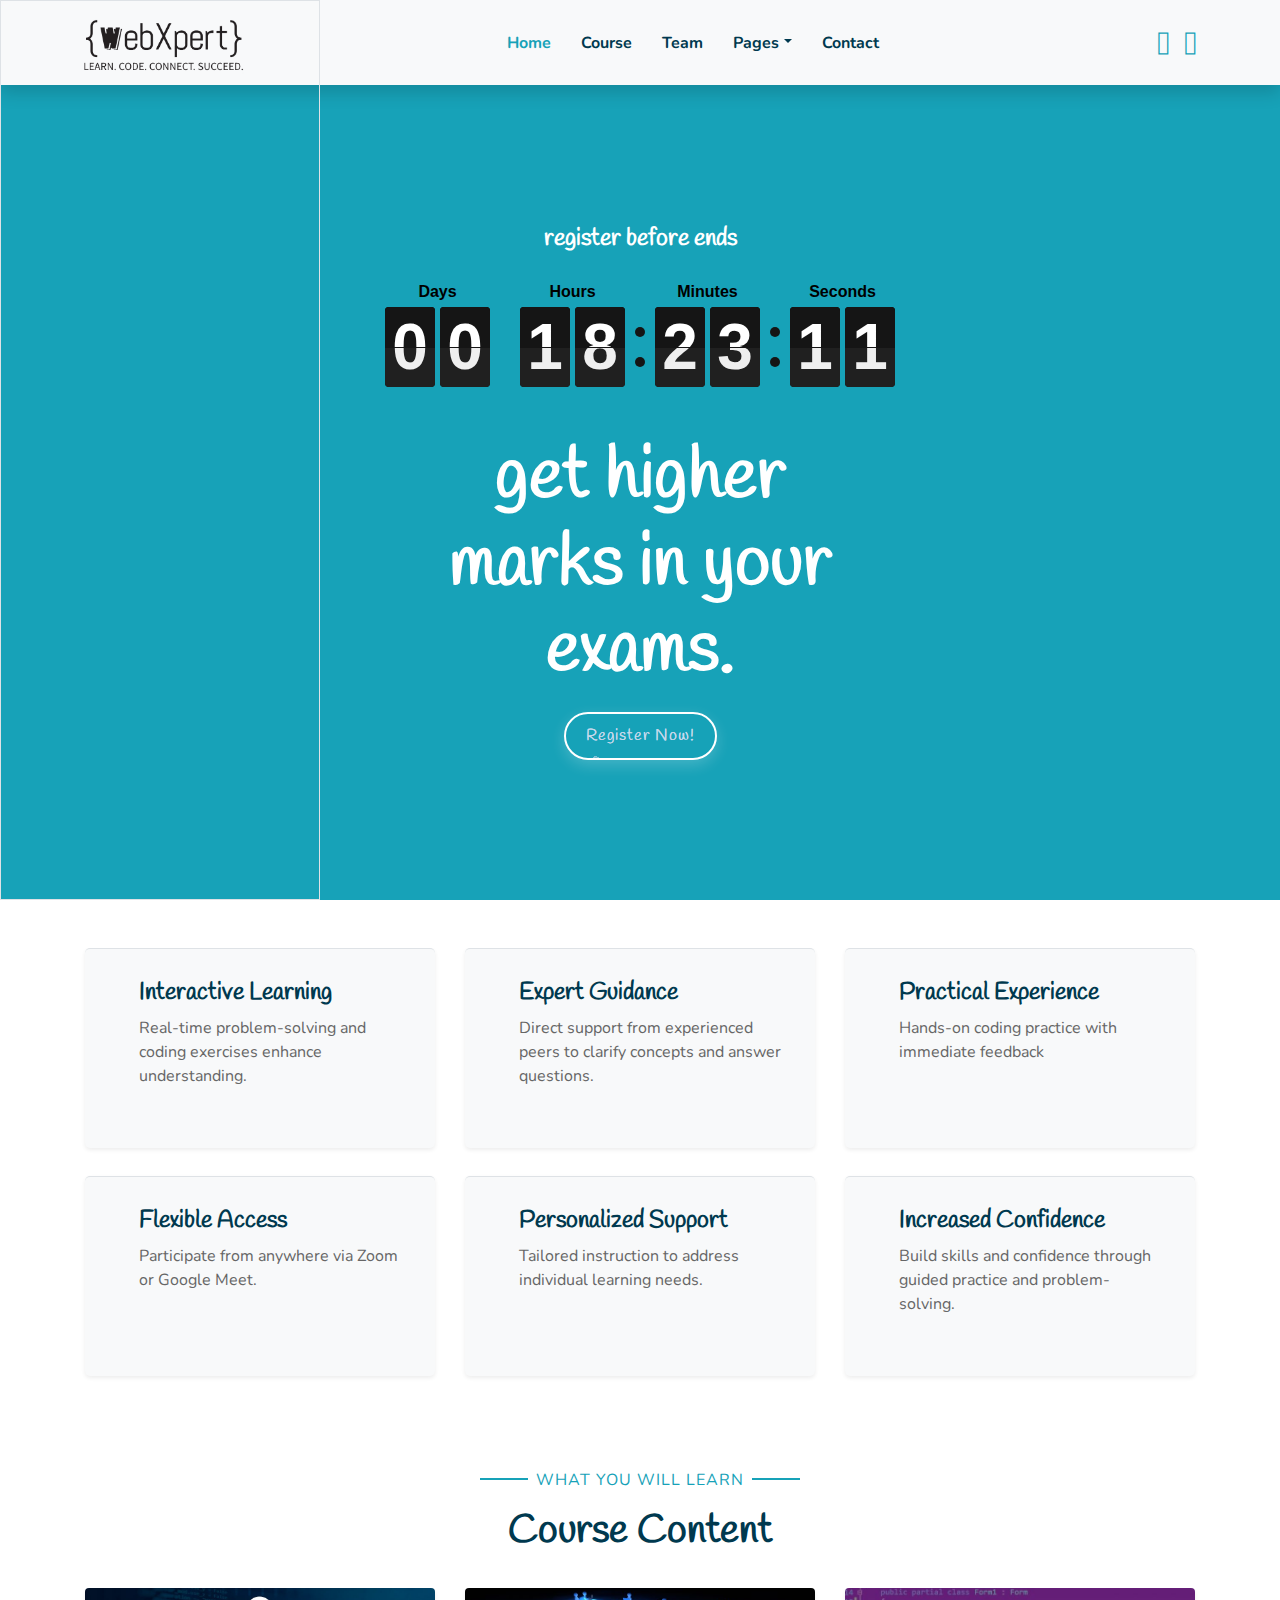
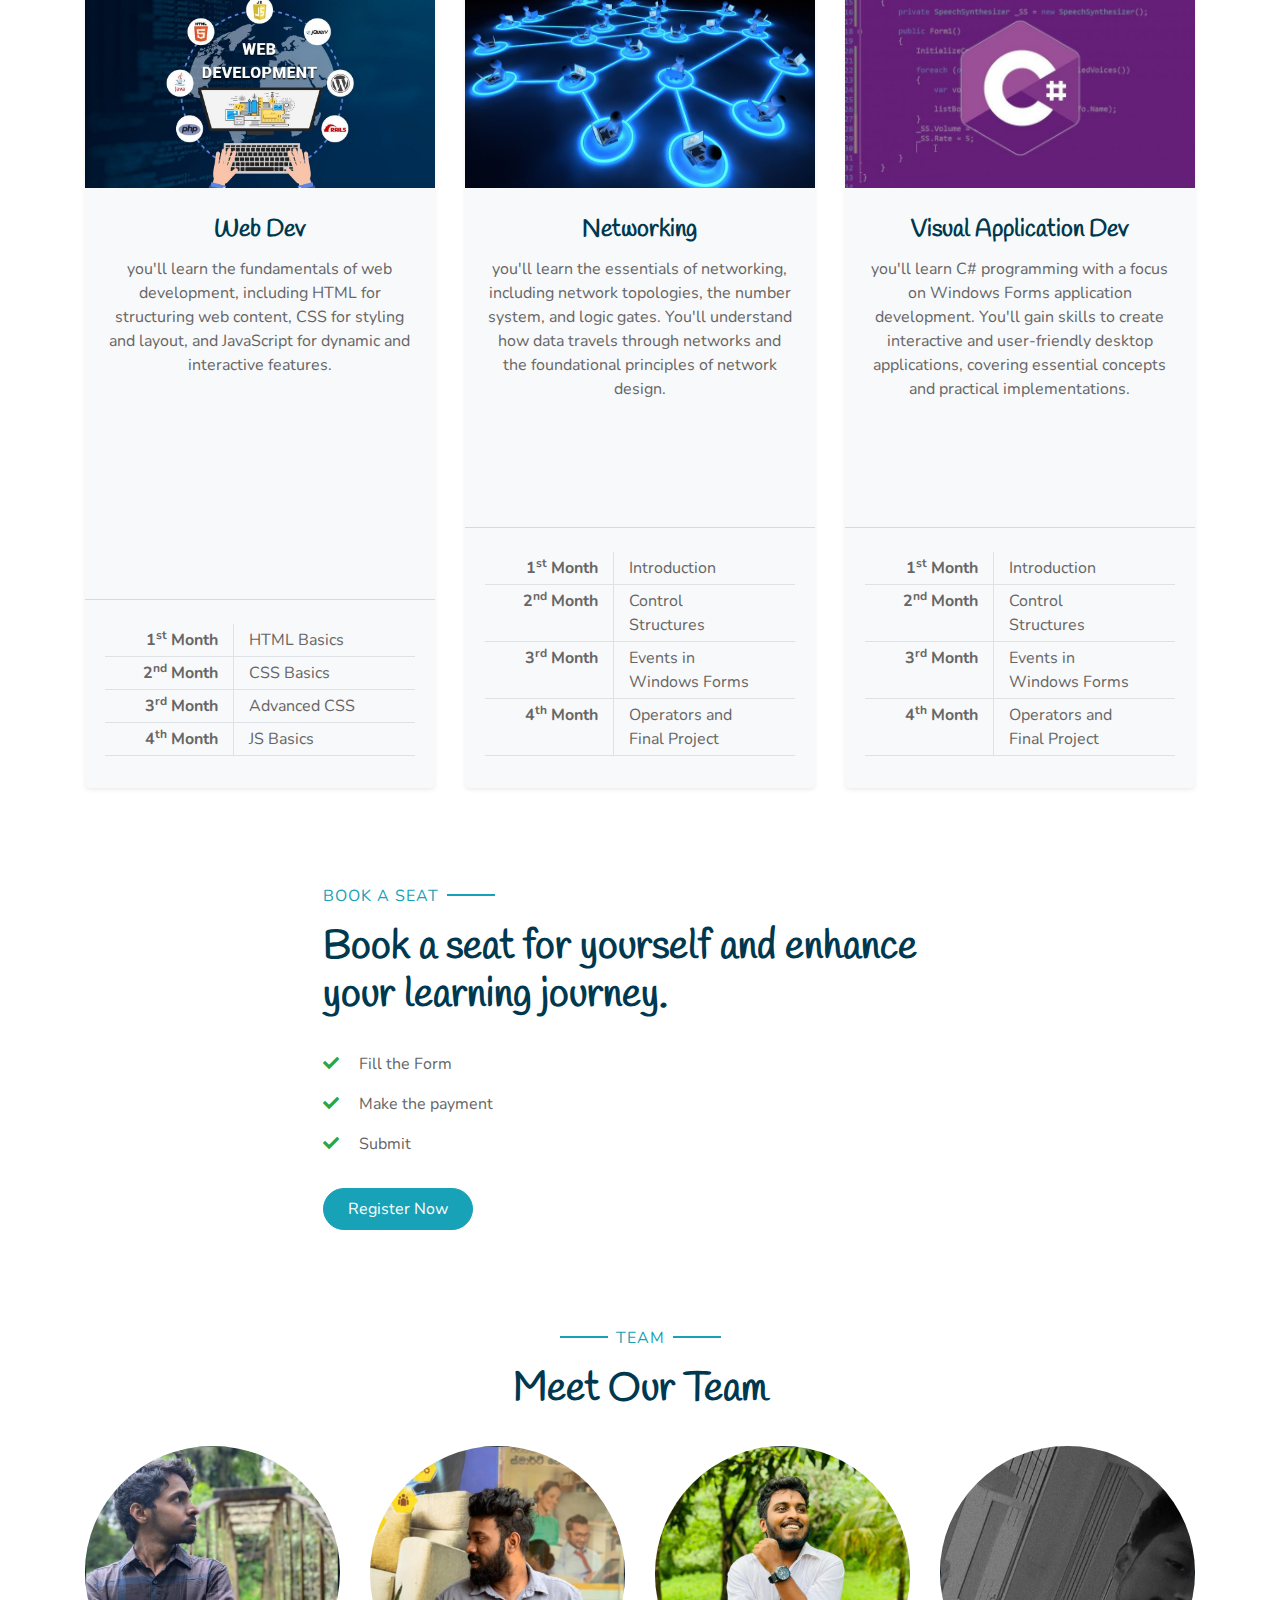
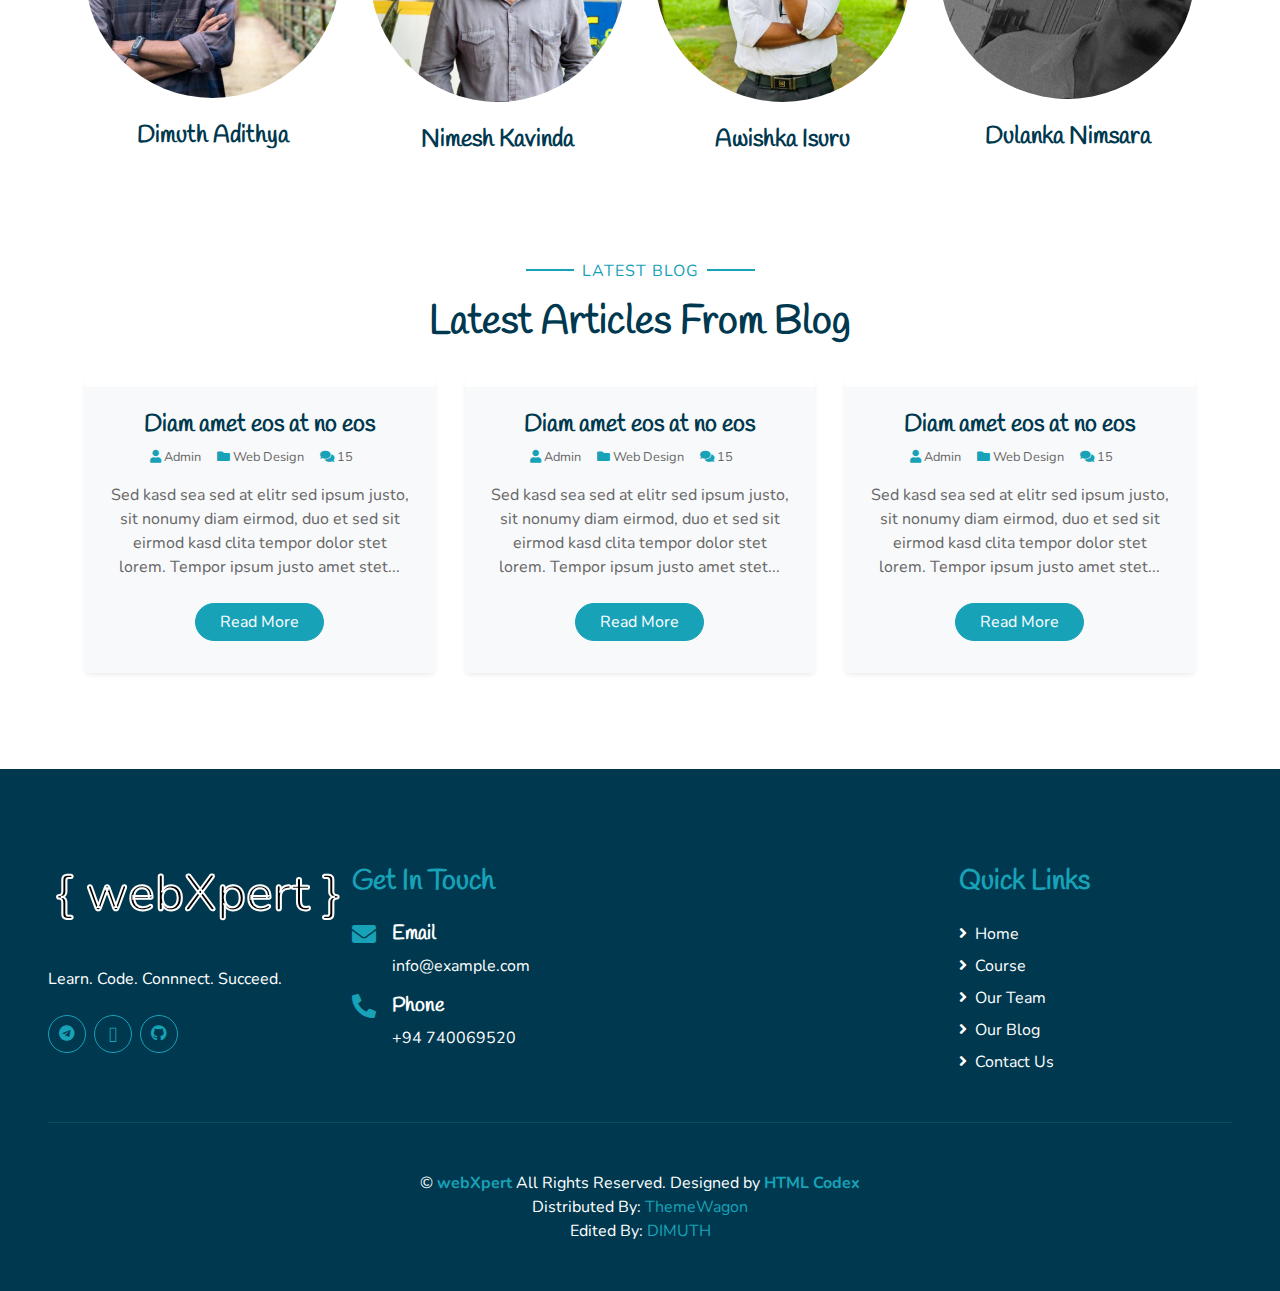
==== index.html @ 65deb9f6 "animation hide mobile" ====
<!DOCTYPE html>
<html lang="en">
  <head>
    <meta charset="utf-8" />
    <title>WebXpert - Learn. Code. Connect. Succeed</title>
    <meta content="width=device-width, initial-scale=1.0" name="viewport" />

    <!-- Favicon -->
    <link href="./img/logo.png" rel="icon" />

    <!-- Google Web Fonts -->
    <link rel="preconnect" href="https://fonts.gstatic.com" />
    <link
      href="https://fonts.googleapis.com/css2?family=Handlee&family=Nunito&display=swap"
      rel="stylesheet"
    />

    <!-- Font Awesome -->
    <link
      href="https://cdnjs.cloudflare.com/ajax/libs/font-awesome/5.10.0/css/all.min.css"
      rel="stylesheet"
    />

    <!-- Flaticon Font -->
    <link href="lib/flaticon/font/flaticon.css" rel="stylesheet" />

    <!-- Libraries Stylesheet -->
    <link href="lib/owlcarousel/assets/owl.carousel.min.css" rel="stylesheet" />
    <link href="lib/lightbox/css/lightbox.min.css" rel="stylesheet" />
    <link rel="stylesheet" href="./lib/flipdown-master/src/flipdown.css" />
    <link
      rel="stylesheet"
      href="https://cdnjs.cloudflare.com/ajax/libs/font-awesome/6.6.0/css/all.min.css"
      integrity="sha512-Kc323vGBEqzTmouAECnVceyQqyqdsSiqLQISBL29aUW4U/M7pSPA/gEUZQqv1cwx4OnYxTxve5UMg5GT6L4JJg=="
      crossorigin="anonymous"
      referrerpolicy="no-referrer"
    />

    <link rel="stylesheet" href="./css/button.css" />

    <!-- Customized Bootstrap Stylesheet -->
    <link href="css/style.css" rel="stylesheet" />

    <!-- Custom Stylesheet  -->
    <link rel="stylesheet" href="./css/cutom.css" />
  </head>

  <body style="position: relative">
    <!-- Navbar Start -->
    <div class="c-height">
      <nav>
        <div
          class="overflow-hidden container-fluid bg-light position-relative shadow"
        >
          <nav
            class="navbar navbar-expand-lg bg-light navbar-light py-3 py-lg-0 px-0 px-lg-5"
          >
            <a
              href=""
              class="navbar-brand font-weight-bold text-secondary"
              style="font-size: 50px"
            >
              <img src="./img/logo.png" alt="" class="logo" />
            </a>

            <button
              type="button"
              class="navbar-toggler"
              data-toggle="collapse"
              data-target="#navbarCollapse"
            >
              <span class="navbar-toggler-icon"></span>
            </button>
            <div
              class="collapse navbar-collapse justify-content-between"
              id="navbarCollapse"
            >
              <div class="navbar-nav font-weight-bold mx-auto py-0">
                <a href="index.html" class="nav-item nav-link active">Home</a>
                <a href="#course" class="nav-item nav-link">Course</a>
                <a href="#team" class="nav-item nav-link">Team</a>
                <div class="nav-item dropdown">
                  <a
                    href="#"
                    class="nav-link dropdown-toggle"
                    data-toggle="dropdown"
                    >Pages</a
                  >
                  <div class="dropdown-menu rounded-0 m-0">
                    <a href="blog.html" class="dropdown-item">Blog Grid</a>
                    <a href="single.html" class="dropdown-item">Blog Detail</a>
                  </div>
                </div>
                <a href="contact.html" class="nav-item nav-link">Contact</a>
              </div>
              <div class="icons">
                <a href="https://t.me/+c2FxqGp3uVkyYzI1"
                  ><i class="fa-brands fa-telegram"></i
                ></a>
                <a href="">
                  <i class="fa-brands fa-whatsapp"></i>
                </a>
                <a href="https://github.com/dimuthx353">
                  <i class="fa-brands fa-square-github"></i>
                </a>
              </div>
            </div>
          </nav>
        </div>
      </nav>

      <!-- Navbar End -->

      <!-- Header Start -->
      <div
        class="container-fluid bg-primary px-0 px-md-5 d-flex justify-content-center align-items-center"
      >
        <div class="row align-items-center px-3">
          <div
            class="c-center-div col-lg-6 text-center text-lg-left p-5 d-flex flex-column justify-content-center align-items-center"
          >
            <h4 class="text-white mb-4 mt-5 mt-lg-0">register before ends</h4>
            <div id="flipdown" class="flipdown mb-5"></div>
            <h1 class="display-3 font-weight-bold text-white text-center">
              get higher marks in your exams.
            </h1>
            <button
              style="--content: 'Register Now!'"
              href="https://twitter.com/kamildyrek"
              class="c-btn-new"
            >
              <div class="left"></div>
              Register Now!
              <div class="right"></div>
            </button>
          </div>
        </div>
      </div>
      <div class="c-icon-slide d-flex col-lg-3 col-12 border col-3 hide">
        <div class="col-12 one">
          <img class="img-1" src="./img/githubpng.png" alt="" />
          <img class="img-2" src="./img/vscode.jpg" alt="" />
          <img class="img-3" src="./img/html5.jpeg" alt="" />
          <img class="img-4" src="./img/boostrap.jpeg" alt="" />
          <img class="img-5" src="./img/css.png" alt="" />
          <img class="img-6" src="./img/visualstudio.png" alt="" />
          <img class="img-7" src="./img/js.png" alt="" />
          <img class="img-8" src="./img/sass.png" alt="" />
          <img class="img-9" src="./img/c.png" alt="" />
          <img class="img-10" src="./img/react.png" alt="" />
          <img class="img-11" src="./img/php.png" alt="" />
        </div>
      </div>
    </div>

    <!-- Header End -->

    <!-- Facilities Start -->
    <div class="container-fluid pt-5 c-cards">
      <div class="container pb-3">
        <div class="row">
          <div class="col-lg-4 col-md-6 pb-1">
            <div
              class="d-flex bg-light shadow-sm border-top rounded mb-4"
              style="padding: 30px"
            >
              <div class="pl-4">
                <h4>Interactive Learning</h4>
                <p class="m-0">
                  Real-time problem-solving and coding exercises enhance
                  understanding.
                </p>
              </div>
            </div>
          </div>
          <div class="col-lg-4 col-md-6 pb-1">
            <div
              class="d-flex bg-light shadow-sm border-top rounded mb-4"
              style="padding: 30px"
            >
              <div class="pl-4">
                <h4>Expert Guidance</h4>
                <p class="m-0">
                  Direct support from experienced peers to clarify concepts and
                  answer questions.
                </p>
              </div>
            </div>
          </div>
          <div class="col-lg-4 col-md-6 pb-1">
            <div
              class="d-flex bg-light shadow-sm border-top rounded mb-4"
              style="padding: 30px"
            >
              <div class="pl-4">
                <h4>Practical Experience</h4>
                <p class="m-0">
                  Hands-on coding practice with immediate feedback
                </p>
              </div>
            </div>
          </div>
          <div class="col-lg-4 col-md-6 pb-1">
            <div
              class="d-flex bg-light shadow-sm border-top rounded mb-4"
              style="padding: 30px"
            >
              <div class="pl-4">
                <h4>Flexible Access</h4>
                <p class="m-0">
                  Participate from anywhere via Zoom or Google Meet.
                </p>
              </div>
            </div>
          </div>
          <div class="col-lg-4 col-md-6 pb-1">
            <div
              class="d-flex bg-light shadow-sm border-top rounded mb-4"
              style="padding: 30px"
            >
              <div class="pl-4">
                <h4>Personalized Support</h4>
                <p class="m-0">
                  Tailored instruction to address individual learning needs.
                </p>
              </div>
            </div>
          </div>
          <div class="col-lg-4 col-md-6 pb-1">
            <div
              class="d-flex bg-light shadow-sm border-top rounded mb-4"
              style="padding: 30px"
            >
              <div class="pl-4">
                <h4>Increased Confidence</h4>
                <p class="m-0">
                  Build skills and confidence through guided practice and
                  problem-solving.
                </p>
              </div>
            </div>
          </div>
        </div>
      </div>
    </div>
    <!-- Facilities Start -->

    <!-- Class Start -->
    <div class="container-fluid pt-5" id="course">
      <div class="container">
        <div class="text-center pb-2">
          <p class="section-title px-5">
            <span class="px-2">What you will learn</span>
          </p>
          <h1 class="mb-4">Course Content</h1>
        </div>
        <div class="row c-course-card">
          <div class="col-lg-4 mb-5">
            <div class="card border-0 bg-light shadow-sm pb-2">
              <img
                class="card-img-top mb-2 c-course-img"
                src="img/web-dev.jpg"
                alt=""
              />
              <div class="card-body text-center">
                <h4 class="card-title">Web Dev</h4>
                <p class="card-text">
                  you'll learn the fundamentals of web development, including
                  HTML for structuring web content, CSS for styling and layout,
                  and JavaScript for dynamic and interactive features.
                </p>
              </div>
              <div class="card-footer bg-transparent py-4">
                <div class="row border-bottom w-100 my-0 mx-auto">
                  <div class="col-5 py-1 text-right border-right">
                    <strong>1<sup>st</sup> Month</strong>
                  </div>
                  <div class="col-6 py-1">HTML Basics</div>
                </div>
                <div
                  class="row border-bottom row border-bottom w-100 my-0 mx-auto"
                >
                  <div class="col-5 py-1 text-right border-right">
                    <strong>2<sup>nd</sup> Month</strong>
                  </div>
                  <div class="col-6 py-1">CSS Basics</div>
                </div>
                <div
                  class="row border-bottom row border-bottom w-100 my-0 mx-auto"
                >
                  <div class="col-5 py-1 text-right border-right">
                    <strong>3<sup>rd</sup> Month</strong>
                  </div>
                  <div class="col-6 py-1">Advanced CSS</div>
                </div>
                <div class="row row border-bottom w-100 my-0 mx-auto">
                  <div class="col-5 py-1 text-right border-right">
                    <strong>4<sup>th</sup> Month</strong>
                  </div>
                  <div class="col-6 py-1">JS Basics</div>
                </div>
              </div>
            </div>
          </div>
          <div class="col-lg-4 mb-5">
            <div class="card border-0 bg-light shadow-sm pb-2">
              <img
                class="card-img-top mb-2 c-course-img"
                src="img/networking.jpg "
                alt=""
              />
              <div class="card-body text-center">
                <h4 class="card-title">Networking</h4>
                <p class="card-text">
                  you'll learn the essentials of networking, including network
                  topologies, the number system, and logic gates. You'll
                  understand how data travels through networks and the
                  foundational principles of network design.
                </p>
              </div>
              <div class="card-footer bg-transparent py-4">
                <div class="row border-bottom w-100 my-0 mx-auto">
                  <div class="col-5 py-1 text-right border-right">
                    <strong>1<sup>st</sup> Month</strong>
                  </div>
                  <div class="col-6 py-1">Introduction</div>
                </div>
                <div
                  class="row border-bottom row border-bottom w-100 my-0 mx-auto"
                >
                  <div class="col-5 py-1 text-right border-right">
                    <strong>2<sup>nd</sup> Month</strong>
                  </div>
                  <div class="col-6 py-1">Control Structures</div>
                </div>
                <div
                  class="row border-bottom row border-bottom w-100 my-0 mx-auto"
                >
                  <div class="col-5 py-1 text-right border-right">
                    <strong>3<sup>rd</sup> Month</strong>
                  </div>
                  <div class="col-6 py-1">Events in Windows Forms</div>
                </div>
                <div class="row row border-bottom w-100 my-0 mx-auto">
                  <div class="col-5 py-1 text-right border-right">
                    <strong>4<sup>th</sup> Month</strong>
                  </div>
                  <div class="col-6 py-1">Operators and Final Project</div>
                </div>
              </div>
            </div>
          </div>
          <div class="col-lg-4 mb-5">
            <div class="card border-0 bg-light shadow-sm pb-2">
              <img
                class="card-img-top mb-2 c-course-img"
                src="img/visual-application.jpg"
                alt=""
              />
              <div class="card-body text-center">
                <h4 class="card-title">Visual Application Dev</h4>
                <p class="card-text">
                  you'll learn C# programming with a focus on Windows Forms
                  application development. You'll gain skills to create
                  interactive and user-friendly desktop applications, covering
                  essential concepts and practical implementations.
                </p>
              </div>
              <div class="card-footer bg-transparent py-4">
                <div class="row border-bottom w-100 my-0 mx-auto">
                  <div class="col-5 py-1 text-right border-right">
                    <strong>1<sup>st</sup> Month</strong>
                  </div>
                  <div class="col-6 py-1">Introduction</div>
                </div>
                <div
                  class="row border-bottom row border-bottom w-100 my-0 mx-auto"
                >
                  <div class="col-5 py-1 text-right border-right">
                    <strong>2<sup>nd</sup> Month</strong>
                  </div>
                  <div class="col-6 py-1">Control Structures</div>
                </div>
                <div
                  class="row border-bottom row border-bottom w-100 my-0 mx-auto"
                >
                  <div class="col-5 py-1 text-right border-right">
                    <strong>3<sup>rd</sup> Month</strong>
                  </div>
                  <div class="col-6 py-1">Events in Windows Forms</div>
                </div>
                <div class="row row border-bottom w-100 my-0 mx-auto">
                  <div class="col-5 py-1 text-right border-right">
                    <strong>4<sup>th</sup> Month</strong>
                  </div>
                  <div class="col-6 py-1">Operators and Final Project</div>
                </div>
              </div>
            </div>
          </div>
        </div>
      </div>
    </div>
    <!-- Class End -->

    <!-- Registration Start -->
    <div class="container-fluid py-5">
      <div class="container">
        <div class="row align-items-center d-flex justify-content-center">
          <div class="col-lg-7 mb-5 mb-lg-0">
            <p class="section-title pr-5">
              <span class="pr-2">Book A Seat</span>
            </p>
            <h1 class="mb-4">
              Book a seat for yourself and enhance your learning journey.
            </h1>
            <ul class="list-inline m-0">
              <li class="py-2">
                <i class="fa fa-check text-success mr-3"></i>
                Fill the Form
              </li>
              <li class="py-2">
                <i class="fa fa-check text-success mr-3"></i>
                Make the payment
              </li>
              <li class="py-2">
                <i class="fa fa-check text-success mr-3"></i>
                Submit
              </li>
            </ul>
            <a href="" class="btn btn-primary mt-4 py-2 px-4">Register Now</a>
          </div>
        </div>
      </div>
    </div>
    <!-- Registration End -->

    <!-- Team Start -->
    <div class="container-fluid pt-5" id="team">
      <div class="container">
        <div class="text-center pb-2">
          <p class="section-title px-5">
            <span class="px-2">Team</span>
          </p>
          <h1 class="mb-4">Meet Our Team</h1>
        </div>
        <div class="row">
          <div class="col-md-6 col-lg-3 text-center team mb-5">
            <div
              class="position-relative overflow-hidden mb-4"
              style="border-radius: 100%"
            >
              <img class="img-fluid w-100" src="img/dimuth.png" alt="" />
              <div
                class="team-social d-flex align-items-center justify-content-center w-100 h-100 position-absolute"
              >
                <a
                  class="btn btn-outline-light text-center mr-2 px-0"
                  style="width: 38px; height: 38px"
                  href="#"
                  ><i class="fab fa-twitter"></i
                ></a>
                <a
                  class="btn btn-outline-light text-center mr-2 px-0"
                  style="width: 38px; height: 38px"
                  href="#"
                  ><i class="fab fa-facebook-f"></i
                ></a>
                <a
                  class="btn btn-outline-light text-center px-0"
                  style="width: 38px; height: 38px"
                  href="#"
                  ><i class="fab fa-linkedin-in"></i
                ></a>
              </div>
            </div>
            <h4>Dimuth Adithya</h4>
          </div>
          <div class="col-md-6 col-lg-3 text-center team mb-5">
            <div
              class="position-relative overflow-hidden mb-4"
              style="border-radius: 100%"
            >
              <img class="img-fluid w-100" src="img/nimesh.png" alt="" />
              <div
                class="team-social d-flex align-items-center justify-content-center w-100 h-100 position-absolute"
              >
                <a
                  class="btn btn-outline-light text-center mr-2 px-0"
                  style="width: 38px; height: 38px"
                  href="#"
                  ><i class="fab fa-twitter"></i
                ></a>
                <a
                  class="btn btn-outline-light text-center mr-2 px-0"
                  style="width: 38px; height: 38px"
                  href="#"
                  ><i class="fab fa-facebook-f"></i
                ></a>
                <a
                  class="btn btn-outline-light text-center px-0"
                  style="width: 38px; height: 38px"
                  href="#"
                  ><i class="fab fa-linkedin-in"></i
                ></a>
              </div>
            </div>
            <h4>Nimesh Kavinda</h4>
          </div>
          <div class="col-md-6 col-lg-3 text-center team mb-5">
            <div
              class="position-relative overflow-hidden mb-4"
              style="border-radius: 100%"
            >
              <img class="img-fluid w-100" src="img/awishka.png" alt="" />
              <div
                class="team-social d-flex align-items-center justify-content-center w-100 h-100 position-absolute"
              >
                <a
                  class="btn btn-outline-light text-center mr-2 px-0"
                  style="width: 38px; height: 38px"
                  href="#"
                  ><i class="fab fa-twitter"></i
                ></a>
                <a
                  class="btn btn-outline-light text-center mr-2 px-0"
                  style="width: 38px; height: 38px"
                  href="#"
                  ><i class="fab fa-facebook-f"></i
                ></a>
                <a
                  class="btn btn-outline-light text-center px-0"
                  style="width: 38px; height: 38px"
                  href="#"
                  ><i class="fab fa-linkedin-in"></i
                ></a>
              </div>
            </div>
            <h4>Awishka Isuru</h4>
          </div>
          <div class="col-md-6 col-lg-3 text-center team mb-5">
            <div
              class="position-relative overflow-hidden mb-4"
              style="border-radius: 100%"
            >
              <img class="img-fluid w-100" src="img/dulankapng.png" alt="" />
              <div
                class="team-social d-flex align-items-center justify-content-center w-100 h-100 position-absolute"
              >
                <a
                  class="btn btn-outline-light text-center mr-2 px-0"
                  style="width: 38px; height: 38px"
                  href="#"
                  ><i class="fab fa-twitter"></i
                ></a>
                <a
                  class="btn btn-outline-light text-center mr-2 px-0"
                  style="width: 38px; height: 38px"
                  href="#"
                  ><i class="fab fa-facebook-f"></i
                ></a>
                <a
                  class="btn btn-outline-light text-center px-0"
                  style="width: 38px; height: 38px"
                  href="#"
                  ><i class="fab fa-linkedin-in"></i
                ></a>
              </div>
            </div>
            <h4>Dulanka Nimsara</h4>
          </div>
        </div>
      </div>
    </div>
    <!-- Team End -->

    <!-- Blog Start -->
    <div class="container-fluid pt-5" id="blog">
      <div class="container">
        <div class="text-center pb-2">
          <p class="section-title px-5">
            <span class="px-2">Latest Blog</span>
          </p>
          <h1 class="mb-4">Latest Articles From Blog</h1>
        </div>
        <div class="row pb-3">
          <div class="col-lg-4 mb-4">
            <div class="card border-0 shadow-sm mb-2">
              <img class="card-img-top mb-2" src="img/blog-1.jpg" alt="" />
              <div class="card-body bg-light text-center p-4">
                <h4 class="">Diam amet eos at no eos</h4>
                <div class="d-flex justify-content-center mb-3">
                  <small class="mr-3"
                    ><i class="fa fa-user text-primary"></i> Admin</small
                  >
                  <small class="mr-3"
                    ><i class="fa fa-folder text-primary"></i> Web Design</small
                  >
                  <small class="mr-3"
                    ><i class="fa fa-comments text-primary"></i> 15</small
                  >
                </div>
                <p>
                  Sed kasd sea sed at elitr sed ipsum justo, sit nonumy diam
                  eirmod, duo et sed sit eirmod kasd clita tempor dolor stet
                  lorem. Tempor ipsum justo amet stet...
                </p>
                <a href="" class="btn btn-primary px-4 mx-auto my-2"
                  >Read More</a
                >
              </div>
            </div>
          </div>
          <div class="col-lg-4 mb-4">
            <div class="card border-0 shadow-sm mb-2">
              <img class="card-img-top mb-2" src="img/blog-2.jpg" alt="" />
              <div class="card-body bg-light text-center p-4">
                <h4 class="">Diam amet eos at no eos</h4>
                <div class="d-flex justify-content-center mb-3">
                  <small class="mr-3"
                    ><i class="fa fa-user text-primary"></i> Admin</small
                  >
                  <small class="mr-3"
                    ><i class="fa fa-folder text-primary"></i> Web Design</small
                  >
                  <small class="mr-3"
                    ><i class="fa fa-comments text-primary"></i> 15</small
                  >
                </div>
                <p>
                  Sed kasd sea sed at elitr sed ipsum justo, sit nonumy diam
                  eirmod, duo et sed sit eirmod kasd clita tempor dolor stet
                  lorem. Tempor ipsum justo amet stet...
                </p>
                <a href="" class="btn btn-primary px-4 mx-auto my-2"
                  >Read More</a
                >
              </div>
            </div>
          </div>
          <div class="col-lg-4 mb-4">
            <div class="card border-0 shadow-sm mb-2">
              <img class="card-img-top mb-2" src="img/blog-3.jpg" alt="" />
              <div class="card-body bg-light text-center p-4">
                <h4 class="">Diam amet eos at no eos</h4>
                <div class="d-flex justify-content-center mb-3">
                  <small class="mr-3"
                    ><i class="fa fa-user text-primary"></i> Admin</small
                  >
                  <small class="mr-3"
                    ><i class="fa fa-folder text-primary"></i> Web Design</small
                  >
                  <small class="mr-3"
                    ><i class="fa fa-comments text-primary"></i> 15</small
                  >
                </div>
                <p>
                  Sed kasd sea sed at elitr sed ipsum justo, sit nonumy diam
                  eirmod, duo et sed sit eirmod kasd clita tempor dolor stet
                  lorem. Tempor ipsum justo amet stet...
                </p>
                <a href="" class="btn btn-primary px-4 mx-auto my-2"
                  >Read More</a
                >
              </div>
            </div>
          </div>
        </div>
      </div>
    </div>
    <!-- Blog End -->

    <!-- Footer Start -->
    <div
      class="container-fluid bg-secondary text-white mt-5 py-5 px-sm-3 px-md-5"
    >
      <div class="row">
        <div class="col-lg-3 col-md-6 mb-5">
          <a href="" class="text-decoration-none">
            <div class="wrapper">
              <svg>
                <text x="50%" y="50%" dy=".35em" text-anchor="middle">
                  { webXpert }
                </text>
              </svg>
              <p class="text-white">Learn. Code. Connnect. Succeed.</p>
            </div>
          </a>

          <div class="d-flex justify-content-start mt-4">
            <a
              class="btn btn-outline-primary rounded-circle text-center mr-2 px-0"
              style="width: 38px; height: 38px"
              href="#"
              ><i class="fab fa-telegram"></i
            ></a>
            <a
              class="btn btn-outline-primary rounded-circle text-center mr-2 px-0"
              style="width: 38px; height: 38px"
              href="#"
              ><i class="fa-brands fa-whatsapp"></i
            ></a>
            <a
              class="btn btn-outline-primary rounded-circle text-center mr-2 px-0"
              style="width: 38px; height: 38px"
              href="#"
              ><i class="fab fa-github"></i
            ></a>
          </div>
        </div>
        <div class="col-lg-6 col-md-6 mb-5 pt-5">
          <h3 class="text-primary mb-4">Get In Touch</h3>
          <div class="d-flex"></div>
          <div class="d-flex">
            <h4 class="fa fa-envelope text-primary"></h4>
            <div class="pl-3">
              <h5 class="text-white">Email</h5>
              <p>info@example.com</p>
            </div>
          </div>
          <div class="d-flex">
            <h4 class="fa fa-phone-alt text-primary"></h4>
            <div class="pl-3">
              <h5 class="text-white">Phone</h5>
              <p>+94 740069520</p>
            </div>
          </div>
        </div>
        <div class="col-lg-3 col-md-6 mb-5 pt-5">
          <h3 class="text-primary mb-4">Quick Links</h3>
          <div class="d-flex flex-column justify-content-start">
            <a class="text-white mb-2" href="#"
              ><i class="fa fa-angle-right mr-2"></i>Home</a
            >
            <a class="text-white mb-2" href="#course"
              ><i class="fa fa-angle-right mr-2"></i>Course</a
            >
            <a class="text-white mb-2" href="#team"
              ><i class="fa fa-angle-right mr-2"></i>Our Team</a
            >
            <a class="text-white mb-2" href="#blog"
              ><i class="fa fa-angle-right mr-2"></i>Our Blog</a
            >
            <a class="text-white" href="#"
              ><i class="fa fa-angle-right mr-2"></i>Contact Us</a
            >
          </div>
        </div>
      </div>
      <div
        class="container-fluid pt-5"
        style="border-top: 1px solid rgba(23, 162, 184, 0.2)"
      >
        <p class="m-0 text-center text-white">
          &copy;
          <a class="text-primary font-weight-bold" href="webXpert.site"
            >webXpert</a
          >
          All Rights Reserved. Designed by
          <a class="text-primary font-weight-bold" href="https://htmlcodex.com"
            >HTML Codex</a
          >
          <br />Distributed By:
          <a href="https://themewagon.com" target="_blank">ThemeWagon</a>
          <br />Edited By:
          <a href="https://github.com/dimuthx353" target="_blank">DIMUTH</a>
        </p>
      </div>
    </div>
    <!-- Footer End -->

    <!-- Back to Top -->
    <a href="#" class="btn btn-primary p-3 back-to-top"
      ><i class="fa fa-angle-double-up"></i
    ></a>

    <!-- JavaScript Libraries -->
    <script src="https://code.jquery.com/jquery-3.4.1.min.js"></script>
    <script src="https://stackpath.bootstrapcdn.com/bootstrap/4.4.1/js/bootstrap.bundle.min.js"></script>
    <script src="lib/easing/easing.min.js"></script>
    <script src="lib/owlcarousel/owl.carousel.min.js"></script>
    <script src="lib/isotope/isotope.pkgd.min.js"></script>
    <script src="lib/lightbox/js/lightbox.min.js"></script>
    <script src="./lib/flipdown-master/src/flipdown.js"></script>

    <!-- Contact Javascript File -->
    <script src="mail/jqBootstrapValidation.min.js"></script>
    <script src="mail/contact.js"></script>

    <!-- Template Javascript -->
    <script src="js/main.js"></script>

    <!-- Custom JS  -->
    <script src="./js/cutom.js"></script>
  </body>
</html>
---- lib/flaticon/font/flaticon.css ----
@font-face {
  font-family: "Flaticon";
  src: url("./Flaticon.eot");
  src: url("./Flaticon.eot?#iefix") format("embedded-opentype"),
       url("./Flaticon.woff2") format("woff2"),
       url("./Flaticon.woff") format("woff"),
       url("./Flaticon.ttf") format("truetype"),
       url("./Flaticon.svg#Flaticon") format("svg");
  font-weight: normal;
  font-style: normal;
}

@media screen and (-webkit-min-device-pixel-ratio:0) {
  @font-face {
    font-family: "Flaticon";
    src: url("./Flaticon.svg#Flaticon") format("svg");
  }
}

[class^="flaticon-"]:before, [class*=" flaticon-"]:before,
[class^="flaticon-"]:after, [class*=" flaticon-"]:after {   
  font-family: Flaticon;
        font-size: 20px;
font-style: normal;
margin-left: 20px;
}

.flaticon-001-swing:before { content: "\f100"; }
.flaticon-002-bricks:before { content: "\f101"; }
.flaticon-003-feeding-bottle:before { content: "\f102"; }
.flaticon-004-balloons:before { content: "\f103"; }
.flaticon-005-marker:before { content: "\f104"; }
.flaticon-006-spinning-top:before { content: "\f105"; }
.flaticon-007-sandbox:before { content: "\f106"; }
.flaticon-008-tambourine:before { content: "\f107"; }
.flaticon-009-bib:before { content: "\f108"; }
.flaticon-010-slide:before { content: "\f109"; }
.flaticon-011-mat:before { content: "\f10a"; }
.flaticon-012-kite:before { content: "\f10b"; }
.flaticon-013-brush:before { content: "\f10c"; }
.flaticon-014-blackboard:before { content: "\f10d"; }
.flaticon-015-potty:before { content: "\f10e"; }
.flaticon-016-apple:before { content: "\f10f"; }
.flaticon-017-toy-car:before { content: "\f110"; }
.flaticon-018-ball:before { content: "\f111"; }
.flaticon-019-pencil:before { content: "\f112"; }
.flaticon-020-rattle:before { content: "\f113"; }
.flaticon-021-juice-box:before { content: "\f114"; }
.flaticon-022-drum:before { content: "\f115"; }
.flaticon-023-girl:before { content: "\f116"; }
.flaticon-024-shape-toy:before { content: "\f117"; }
.flaticon-025-sandwich:before { content: "\f118"; }
.flaticon-026-paper-boat:before { content: "\f119"; }
.flaticon-027-xylophone:before { content: "\f11a"; }
.flaticon-028-kindergarten:before { content: "\f11b"; }
.flaticon-029-clock:before { content: "\f11c"; }
.flaticon-030-crayons:before { content: "\f11d"; }
.flaticon-031-bell:before { content: "\f11e"; }
.flaticon-032-book:before { content: "\f11f"; }
.flaticon-033-blocks:before { content: "\f120"; }
.flaticon-034-popsicle:before { content: "\f121"; }
.flaticon-035-table:before { content: "\f122"; }
.flaticon-036-boy:before { content: "\f123"; }
.flaticon-037-toys:before { content: "\f124"; }
.flaticon-038-locker:before { content: "\f125"; }
.flaticon-039-seesaw:before { content: "\f126"; }
.flaticon-040-puzzle:before { content: "\f127"; }
.flaticon-041-abacus:before { content: "\f128"; }
.flaticon-042-synthesizer:before { content: "\f129"; }
.flaticon-043-teddy-bear:before { content: "\f12a"; }
.flaticon-044-scissors:before { content: "\f12b"; }
.flaticon-045-cookies:before { content: "\f12c"; }
.flaticon-046-bucket:before { content: "\f12d"; }
.flaticon-047-backpack:before { content: "\f12e"; }
.flaticon-048-paper-plane:before { content: "\f12f"; }
.flaticon-049-cutlery:before { content: "\f130"; }
.flaticon-050-fence:before { content: "\f131"; }
---- lib/flipdown-master/src/flipdown.css ----
/* THEMES */

/********** Theme: dark **********/
/* Font styles */
.flipdown.flipdown__theme-dark {
  font-family: sans-serif;
  font-weight: bold;
}
/* Rotor group headings */
.flipdown.flipdown__theme-dark .rotor-group-heading:before {
  color: #000000;
}
/* Delimeters */
.flipdown.flipdown__theme-dark .rotor-group:nth-child(n+2):nth-child(-n+3):before,
.flipdown.flipdown__theme-dark .rotor-group:nth-child(n+2):nth-child(-n+3):after {
  background-color: #151515;
}
/* Rotor tops */
.flipdown.flipdown__theme-dark .rotor,
.flipdown.flipdown__theme-dark .rotor-top,
.flipdown.flipdown__theme-dark .rotor-leaf-front {
  color: #FFFFFF;
  background-color: #151515;
}
/* Rotor bottoms */
.flipdown.flipdown__theme-dark .rotor-bottom,
.flipdown.flipdown__theme-dark .rotor-leaf-rear {
  color: #EFEFEF;
  background-color: #202020;
}
/* Hinge */
.flipdown.flipdown__theme-dark .rotor:after {
  border-top: solid 1px #151515;
}

/********** Theme: light **********/
/* Font styles */
.flipdown.flipdown__theme-light {
  font-family: sans-serif;
  font-weight: bold;
}
/* Rotor group headings */
.flipdown.flipdown__theme-light .rotor-group-heading:before {
  color: #EEEEEE;
}
/* Delimeters */
.flipdown.flipdown__theme-light .rotor-group:nth-child(n+2):nth-child(-n+3):before,
.flipdown.flipdown__theme-light .rotor-group:nth-child(n+2):nth-child(-n+3):after {
  background-color: #DDDDDD;
}
/* Rotor tops */
.flipdown.flipdown__theme-light .rotor,
.flipdown.flipdown__theme-light .rotor-top,
.flipdown.flipdown__theme-light .rotor-leaf-front {
  color: #222222;
  background-color: #DDDDDD;
}
/* Rotor bottoms */
.flipdown.flipdown__theme-light .rotor-bottom,
.flipdown.flipdown__theme-light .rotor-leaf-rear {
  color: #333333;
  background-color: #EEEEEE;
}
/* Hinge */
.flipdown.flipdown__theme-light .rotor:after {
  border-top: solid 1px #222222;
}

/* END OF THEMES */

.flipdown {
  overflow: visible;
  width: 510px;
  height: 110px;
}

.flipdown .rotor-group {
  position: relative;
  float: left;
  padding-right: 30px;
}

.flipdown .rotor-group:last-child {
  padding-right: 0;
}

.flipdown .rotor-group-heading:before {
  display: block;
  height: 30px;
  line-height: 30px;
  text-align: center;
}

.flipdown .rotor-group:nth-child(1) .rotor-group-heading:before {
  content: attr(data-before);
}

.flipdown .rotor-group:nth-child(2) .rotor-group-heading:before {
  content: attr(data-before);
}

.flipdown .rotor-group:nth-child(3) .rotor-group-heading:before {
  content: attr(data-before);
}

.flipdown .rotor-group:nth-child(4) .rotor-group-heading:before {
  content: attr(data-before);
}

.flipdown .rotor-group:nth-child(n+2):nth-child(-n+3):before {
  content: '';
  position: absolute;
  bottom: 20px;
  left: 115px;
  width: 10px;
  height: 10px;
  border-radius: 50%;
}

.flipdown .rotor-group:nth-child(n+2):nth-child(-n+3):after {
  content: '';
  position: absolute;
  bottom: 50px;
  left: 115px;
  width: 10px;
  height: 10px;
  border-radius: 50%;
}

.flipdown .rotor {
  position: relative;
  float: left;
  width: 50px;
  height: 80px;
  margin: 0px 5px 0px 0px;
  border-radius: 4px;
  font-size: 4rem;
  text-align: center;
  perspective: 200px;
}

.flipdown .rotor:last-child {
  margin-right: 0;
}

.flipdown .rotor-top,
.flipdown .rotor-bottom {
  overflow: hidden;
  position: absolute;
  width: 50px;
  height: 40px;
}

.flipdown .rotor-leaf {
  z-index: 1;
  position: absolute;
  width: 50px;
  height: 80px;
  transform-style: preserve-3d;
  transition: transform 0s;
}

.flipdown .rotor-leaf.flipped {
  transform: rotateX(-180deg);
  transition: all 0.5s ease-in-out;
}

.flipdown .rotor-leaf-front,
.flipdown .rotor-leaf-rear {
  overflow: hidden;
  position: absolute;
  width: 50px;
  height: 40px;
  margin: 0;
  transform: rotateX(0deg);
  backface-visibility: hidden;
  -webkit-backface-visibility: hidden;
}

.flipdown .rotor-leaf-front {
  line-height: 80px;
  border-radius: 4px 4px 0px 0px;
}

.flipdown .rotor-leaf-rear {
  line-height: 0px;
  border-radius: 0px 0px 4px 4px;
  transform: rotateX(-180deg);
}

.flipdown .rotor-top {
  line-height: 80px;
  border-radius: 4px 4px 0px 0px;
}

.flipdown .rotor-bottom {
  bottom: 0;
  line-height: 0px;
  border-radius: 0px 0px 4px 4px;
}

.flipdown .rotor:after {
  content: '';
  z-index: 2;
  position: absolute;
  bottom: 0px;
  left: 0px;
  width: 50px;
  height: 40px;
  border-radius: 0px 0px 4px 4px;
}

@media (max-width: 550px) {

  .flipdown {
    width: 312px;
    height: 70px;
  }

  .flipdown .rotor {
    font-size: 2.2rem;
    margin-right: 3px;
  }

  .flipdown .rotor,
  .flipdown .rotor-leaf,
  .flipdown .rotor-leaf-front,
  .flipdown .rotor-leaf-rear,
  .flipdown .rotor-top,
  .flipdown .rotor-bottom,
  .flipdown .rotor:after {
    width: 30px;
  }

  .flipdown .rotor-group {
    padding-right: 20px;
  }

  .flipdown .rotor-group:last-child {
    padding-right: 0px;
  }

  .flipdown .rotor-group-heading:before {
    font-size: 0.8rem;
    height: 20px;
    line-height: 20px;
  }

  .flipdown .rotor-group:nth-child(n+2):nth-child(-n+3):before,
  .flipdown .rotor-group:nth-child(n+2):nth-child(-n+3):after {
    left: 69px;
  }

  .flipdown .rotor-group:nth-child(n+2):nth-child(-n+3):before {
    bottom: 13px;
    height: 8px;
    width: 8px;
  }

  .flipdown .rotor-group:nth-child(n+2):nth-child(-n+3):after {
    bottom: 29px;
    height: 8px;
    width: 8px;
  }

  .flipdown .rotor-leaf-front,
  .flipdown .rotor-top {
    line-height: 50px;
  }

  .flipdown .rotor-leaf,
  .flipdown .rotor {
    height: 50px;
  }

  .flipdown .rotor-leaf-front,
  .flipdown .rotor-leaf-rear,
  .flipdown .rotor-top,
  .flipdown .rotor-bottom,
  .flipdown .rotor:after {
    height: 25px;
  }
}
---- css/button.css ----
:root {
  --text-color: hsla(210, 50%, 85%, 1);
  --shadow-color: hsla(210, 40%, 52%, 0.4);
  /* --btn-color: hsl(210, 80%, 42%); */
  --btn-color: #17a2b8;
  --bg-color: #141218;
}

.c-btn-new {
  position: relative;
  padding: 10px 20px;
  border: none;
  background: none;
  cursor: pointer;

  color: var(--text-color);
  letter-spacing: 1px;
  background-color: var(--btn-color);
  box-shadow: var(--shadow-color) 2px 2px 22px;
  border-radius: 7px;
  z-index: 0;
  overflow: hidden;
  border-radius: 50px;
  box-shadow: rgba(255, 255, 255, 0.2) 0px 5px 15px;
  border: 2px solid #fff;
  margin-top: 10px;
}

.c-btn-new:focus {
  outline-color: transparent;
  box-shadow: var(--btn-color) 2px 2px 22px;
}

.right::after,
.c-btn-new::after {
  content: var(--content);
  display: block;
  position: absolute;
  white-space: nowrap;
  padding: 40px 40px;
  pointer-events: none;
}

.c-btn-new::after {
  font-weight: 200;
  top: -30px;
  left: -20px;
}

.right,
.left {
  position: absolute;
  width: 100%;
  height: 100%;
  top: 0;
}
.right {
  left: 66%;
}
.left {
  right: 66%;
}
.right::after {
  top: -30px;
  left: calc(-66% - 20px);

  background-color: var(--bg-color);
  color: transparent;
  transition: transform 0.4s ease-out;
  transform: translate(0, -90%) rotate(0deg);
}

.c-btn-new:hover .right::after {
  transform: translate(0, -47%) rotate(0deg);
}

.c-btn-new .right:hover::after {
  transform: translate(0, -50%) rotate(-7deg);
}

.c-btn-new .left:hover ~ .right::after {
  transform: translate(0, -50%) rotate(7deg);
}

/* bubbles */
.c-btn-new::before {
  content: '';
  pointer-events: none;
  opacity: 0.6;
  background: radial-gradient(
      circle at 20% 35%,
      transparent 0,
      transparent 2px,
      var(--text-color) 3px,
      var(--text-color) 4px,
      transparent 4px
    ),
    radial-gradient(
      circle at 75% 44%,
      transparent 0,
      transparent 2px,
      var(--text-color) 3px,
      var(--text-color) 4px,
      transparent 4px
    ),
    radial-gradient(
      circle at 46% 52%,
      transparent 0,
      transparent 4px,
      var(--text-color) 5px,
      var(--text-color) 6px,
      transparent 6px
    );

  width: 100%;
  height: 300%;
  top: 0;
  left: 0;
  position: absolute;
  animation: bubbles 5s linear infinite both;
}

@keyframes bubbles {
  from {
    transform: translate();
  }
  to {
    transform: translate(0, -66.666%);
  }
}
---- css/style.css ----
/******* Bootstrap Theming ********/
/*!
 * Bootstrap v4.5.3 (https://getbootstrap.com/)
 * Copyright 2011-2020 The Bootstrap Authors
 * Copyright 2011-2020 Twitter, Inc.
 * Licensed under MIT (https://github.com/twbs/bootstrap/blob/main/LICENSE)
 */
:root {
  --blue: #007bff;
  --indigo: #6610f2;
  --purple: #6f42c1;
  --pink: #e83e8c;
  --red: #dc3545;
  --orange: #fd7e14;
  --yellow: #ffc107;
  --green: #28a745;
  --teal: #20c997;
  --cyan: #17a2b8;
  --white: #fff;
  --gray: #6c757d;
  --gray-dark: #343a40;
  --primary: #17a2b8;
  --secondary: #00394f;
  --success: #28a745;
  --info: #17a2b8;
  --warning: #ffc107;
  --danger: #dc3545;
  --light: #f8f9fa;
  --dark: #343a40;
  --breakpoint-xs: 0;
  --breakpoint-sm: 576px;
  --breakpoint-md: 768px;
  --breakpoint-lg: 992px;
  --breakpoint-xl: 1200px;
  --font-family-sans-serif: 'Nunito', sans-serif;
  --font-family-monospace: SFMono-Regular, Menlo, Monaco, Consolas,
    'Liberation Mono', 'Courier New', monospace;
}

* {
  margin: 0;
  padding: 0;
  box-sizing: border-box;
}

*,
*::before,
*::after {
  box-sizing: border-box;
}

html {
  font-family: sans-serif;
  line-height: 1.15;
  -webkit-text-size-adjust: 100%;
  -webkit-tap-highlight-color: rgba(0, 0, 0, 0);
}

article,
aside,
figcaption,
figure,
footer,
header,
hgroup,
main,
nav,
section {
  display: block;
}

.c-btn-new {
  font-family: 'Handlee', cursive;
}

body {
  margin: 0;
  font-family: 'Nunito', sans-serif;
  font-size: 1rem;
  font-weight: 400;
  line-height: 1.5;
  color: #666666;
  text-align: left;
  background-color: #fff;
  overflow-x: hidden;
}

[tabindex='-1']:focus:not(:focus-visible) {
  outline: 0 !important;
}

hr {
  box-sizing: content-box;
  height: 0;
  overflow: visible;
}

h1,
h2,
h3,
h4,
h5,
h6 {
  margin-top: 0;
  margin-bottom: 0.5rem;
}

p {
  margin-top: 0;
  margin-bottom: 1rem;
}

abbr[title],
abbr[data-original-title] {
  text-decoration: underline;
  text-decoration: underline dotted;
  cursor: help;
  border-bottom: 0;
  text-decoration-skip-ink: none;
}

address {
  margin-bottom: 1rem;
  font-style: normal;
  line-height: inherit;
}

ol,
ul,
dl {
  margin-top: 0;
  margin-bottom: 1rem;
}

ol ol,
ul ul,
ol ul,
ul ol {
  margin-bottom: 0;
}

dt {
  font-weight: 700;
}

dd {
  margin-bottom: 0.5rem;
  margin-left: 0;
}

blockquote {
  margin: 0 0 1rem;
}

b,
strong {
  font-weight: bolder;
}

small {
  font-size: 80%;
}

sub,
sup {
  position: relative;
  font-size: 75%;
  line-height: 0;
  vertical-align: baseline;
}

sub {
  bottom: -0.25em;
}

sup {
  top: -0.5em;
}

a {
  color: #17a2b8;
  text-decoration: none;
  background-color: transparent;
}

a:hover {
  color: #0f6674;
  text-decoration: underline;
}

a:not([href]):not([class]) {
  color: inherit;
  text-decoration: none;
}

a:not([href]):not([class]):hover {
  color: inherit;
  text-decoration: none;
}

pre,
code,
kbd,
samp {
  font-family: SFMono-Regular, Menlo, Monaco, Consolas, 'Liberation Mono',
    'Courier New', monospace;
  font-size: 1em;
}

pre {
  margin-top: 0;
  margin-bottom: 1rem;
  overflow: auto;
  -ms-overflow-style: scrollbar;
}

figure {
  margin: 0 0 1rem;
}

img {
  vertical-align: middle;
  border-style: none;
}

svg {
  overflow: hidden;
  vertical-align: middle;
}

table {
  border-collapse: collapse;
}

caption {
  padding-top: 0.75rem;
  padding-bottom: 0.75rem;
  color: #6c757d;
  text-align: left;
  caption-side: bottom;
}

th {
  text-align: inherit;
  text-align: -webkit-match-parent;
}

label {
  display: inline-block;
  margin-bottom: 0.5rem;
}

button {
  border-radius: 0;
}

button:focus {
  outline: 1px dotted;
  outline: 5px auto -webkit-focus-ring-color;
}

input,
button,
select,
optgroup,
textarea {
  margin: 0;
  font-family: inherit;
  font-size: inherit;
  line-height: inherit;
}

button,
input {
  overflow: visible;
}

button,
select {
  text-transform: none;
}

[role='button'] {
  cursor: pointer;
}

select {
  word-wrap: normal;
}

button,
[type='button'],
[type='reset'],
[type='submit'] {
  -webkit-appearance: button;
}

button:not(:disabled),
[type='button']:not(:disabled),
[type='reset']:not(:disabled),
[type='submit']:not(:disabled) {
  cursor: pointer;
}

button::-moz-focus-inner,
[type='button']::-moz-focus-inner,
[type='reset']::-moz-focus-inner,
[type='submit']::-moz-focus-inner {
  padding: 0;
  border-style: none;
}

input[type='radio'],
input[type='checkbox'] {
  box-sizing: border-box;
  padding: 0;
}

textarea {
  overflow: auto;
  resize: vertical;
}

fieldset {
  min-width: 0;
  padding: 0;
  margin: 0;
  border: 0;
}

legend {
  display: block;
  width: 100%;
  max-width: 100%;
  padding: 0;
  margin-bottom: 0.5rem;
  font-size: 1.5rem;
  line-height: inherit;
  color: inherit;
  white-space: normal;
}

@media (max-width: 1200px) {
  legend {
    font-size: calc(1.275rem + 0.3vw);
  }
}

progress {
  vertical-align: baseline;
}

[type='number']::-webkit-inner-spin-button,
[type='number']::-webkit-outer-spin-button {
  height: auto;
}

[type='search'] {
  outline-offset: -2px;
  -webkit-appearance: none;
}

[type='search']::-webkit-search-decoration {
  -webkit-appearance: none;
}

::-webkit-file-upload-button {
  font: inherit;
  -webkit-appearance: button;
}

output {
  display: inline-block;
}

summary {
  display: list-item;
  cursor: pointer;
}

template {
  display: none;
}

[hidden] {
  display: none !important;
}

h1,
h2,
h3,
h4,
h5,
h6,
.h1,
.h2,
.h3,
.h4,
.h5,
.h6 {
  margin-bottom: 0.5rem;
  font-family: 'Handlee', cursive;
  font-weight: bold;
  line-height: 1.2;
  color: #00394f;
}

h1,
.h1 {
  font-size: 2.5rem;
}

@media (max-width: 1200px) {
  h1,
  .h1 {
    font-size: calc(1.375rem + 1.5vw);
  }
}

h2,
.h2 {
  font-size: 2rem;
}

@media (max-width: 1200px) {
  h2,
  .h2 {
    font-size: calc(1.325rem + 0.9vw);
  }
}

h3,
.h3 {
  font-size: 1.75rem;
}

@media (max-width: 1200px) {
  h3,
  .h3 {
    font-size: calc(1.3rem + 0.6vw);
  }
}

h4,
.h4 {
  font-size: 1.5rem;
}

@media (max-width: 1200px) {
  h4,
  .h4 {
    font-size: calc(1.275rem + 0.3vw);
  }
}

h5,
.h5 {
  font-size: 1.25rem;
}

h6,
.h6 {
  font-size: 1rem;
}

.lead {
  font-size: 1.25rem;
  font-weight: 300;
}

.display-1 {
  font-size: 6rem;
  font-weight: 300;
  line-height: 1.2;
}

@media (max-width: 1200px) {
  .display-1 {
    font-size: calc(1.725rem + 5.7vw);
  }
}

.display-2 {
  font-size: 5.5rem;
  font-weight: 300;
  line-height: 1.2;
}

@media (max-width: 1200px) {
  .display-2 {
    font-size: calc(1.675rem + 5.1vw);
  }
}

.display-3 {
  font-size: 4.5rem;
  font-weight: 300;
  line-height: 1.2;
}

@media (max-width: 1200px) {
  .display-3 {
    font-size: calc(1.575rem + 3.9vw);
  }
}

.display-4 {
  font-size: 3.5rem;
  font-weight: 300;
  line-height: 1.2;
}

@media (max-width: 1200px) {
  .display-4 {
    font-size: calc(1.475rem + 2.7vw);
  }
}

hr {
  margin-top: 1rem;
  margin-bottom: 1rem;
  border: 0;
  border-top: 1px solid rgba(0, 0, 0, 0.1);
}

small,
.small {
  font-size: 80%;
  font-weight: 400;
}

mark,
.mark {
  padding: 0.2em;
  background-color: #fcf8e3;
}

.list-unstyled {
  padding-left: 0;
  list-style: none;
}

.list-inline {
  padding-left: 0;
  list-style: none;
}

.list-inline-item {
  display: inline-block;
}

.list-inline-item:not(:last-child) {
  margin-right: 0.5rem;
}

.initialism {
  font-size: 90%;
  text-transform: uppercase;
}

.blockquote {
  margin-bottom: 1rem;
  font-size: 1.25rem;
}

.blockquote-footer {
  display: block;
  font-size: 80%;
  color: #6c757d;
}

.blockquote-footer::before {
  content: '\2014\00A0';
}

.img-fluid {
  max-width: 100%;
  height: auto;
}

.img-thumbnail {
  padding: 0.25rem;
  background-color: #fff;
  border: 1px solid #dee2e6;
  border-radius: 5px;
  max-width: 100%;
  height: auto;
}

.figure {
  display: inline-block;
}

.figure-img {
  margin-bottom: 0.5rem;
  line-height: 1;
}

.figure-caption {
  font-size: 90%;
  color: #6c757d;
}

code {
  font-size: 87.5%;
  color: #e83e8c;
  word-wrap: break-word;
}

a > code {
  color: inherit;
}

kbd {
  padding: 0.2rem 0.4rem;
  font-size: 87.5%;
  color: #fff;
  background-color: #212529;
  border-radius: 0.2rem;
}

kbd kbd {
  padding: 0;
  font-size: 100%;
  font-weight: 700;
}

pre {
  display: block;
  font-size: 87.5%;
  color: #212529;
}

pre code {
  font-size: inherit;
  color: inherit;
  word-break: normal;
}

.pre-scrollable {
  max-height: 340px;
  overflow-y: scroll;
}

.container,
.container-fluid,
.container-sm,
.container-md,
.container-lg,
.container-xl {
  width: 100%;
  padding-right: 15px;
  padding-left: 15px;
  margin-right: auto;
  margin-left: auto;
}

@media (min-width: 576px) {
  .container,
  .container-sm {
    max-width: 540px;
  }
}

@media (min-width: 768px) {
  .container,
  .container-sm,
  .container-md {
    max-width: 720px;
  }
}

@media (min-width: 992px) {
  .container,
  .container-sm,
  .container-md,
  .container-lg {
    max-width: 960px;
  }
}

@media (min-width: 1200px) {
  .container,
  .container-sm,
  .container-md,
  .container-lg,
  .container-xl {
    max-width: 1140px;
  }
}

.row {
  display: flex;
  flex-wrap: wrap;
  margin-right: -15px;
  margin-left: -15px;
}

.no-gutters {
  margin-right: 0;
  margin-left: 0;
}

.no-gutters > .col,
.no-gutters > [class*='col-'] {
  padding-right: 0;
  padding-left: 0;
}

.col-1,
.col-2,
.col-3,
.col-4,
.col-5,
.col-6,
.col-7,
.col-8,
.col-9,
.col-10,
.col-11,
.col-12,
.col,
.col-auto,
.col-sm-1,
.col-sm-2,
.col-sm-3,
.col-sm-4,
.col-sm-5,
.col-sm-6,
.col-sm-7,
.col-sm-8,
.col-sm-9,
.col-sm-10,
.col-sm-11,
.col-sm-12,
.col-sm,
.col-sm-auto,
.col-md-1,
.col-md-2,
.col-md-3,
.col-md-4,
.col-md-5,
.col-md-6,
.col-md-7,
.col-md-8,
.col-md-9,
.col-md-10,
.col-md-11,
.col-md-12,
.col-md,
.col-md-auto,
.col-lg-1,
.col-lg-2,
.col-lg-3,
.col-lg-4,
.col-lg-5,
.col-lg-6,
.col-lg-7,
.col-lg-8,
.col-lg-9,
.col-lg-10,
.col-lg-11,
.col-lg-12,
.col-lg,
.col-lg-auto,
.col-xl-1,
.col-xl-2,
.col-xl-3,
.col-xl-4,
.col-xl-5,
.col-xl-6,
.col-xl-7,
.col-xl-8,
.col-xl-9,
.col-xl-10,
.col-xl-11,
.col-xl-12,
.col-xl,
.col-xl-auto {
  position: relative;
  width: 100%;
  padding-right: 15px;
  padding-left: 15px;
}

.col {
  flex-basis: 0;
  flex-grow: 1;
  max-width: 100%;
}

.row-cols-1 > * {
  flex: 0 0 100%;
  max-width: 100%;
}

.row-cols-2 > * {
  flex: 0 0 50%;
  max-width: 50%;
}

.row-cols-3 > * {
  flex: 0 0 33.33333%;
  max-width: 33.33333%;
}

.row-cols-4 > * {
  flex: 0 0 25%;
  max-width: 25%;
}

.row-cols-5 > * {
  flex: 0 0 20%;
  max-width: 20%;
}

.row-cols-6 > * {
  flex: 0 0 16.66667%;
  max-width: 16.66667%;
}

.col-auto {
  flex: 0 0 auto;
  width: auto;
  max-width: 100%;
}

.col-1 {
  flex: 0 0 8.33333%;
  max-width: 8.33333%;
}

.col-2 {
  flex: 0 0 16.66667%;
  max-width: 16.66667%;
}

.col-3 {
  flex: 0 0 25%;
  max-width: 25%;
}

.col-4 {
  flex: 0 0 33.33333%;
  max-width: 33.33333%;
}

.col-5 {
  flex: 0 0 41.66667%;
  max-width: 41.66667%;
}

.col-6 {
  flex: 0 0 50%;
  max-width: 50%;
}

.col-7 {
  flex: 0 0 58.33333%;
  max-width: 58.33333%;
}

.col-8 {
  flex: 0 0 66.66667%;
  max-width: 66.66667%;
}

.col-9 {
  flex: 0 0 75%;
  max-width: 75%;
}

.col-10 {
  flex: 0 0 83.33333%;
  max-width: 83.33333%;
}

.col-11 {
  flex: 0 0 91.66667%;
  max-width: 91.66667%;
}

.col-12 {
  flex: 0 0 100%;
  max-width: 100%;
}

.order-first {
  order: -1;
}

.order-last {
  order: 13;
}

.order-0 {
  order: 0;
}

.order-1 {
  order: 1;
}

.order-2 {
  order: 2;
}

.order-3 {
  order: 3;
}

.order-4 {
  order: 4;
}

.order-5 {
  order: 5;
}

.order-6 {
  order: 6;
}

.order-7 {
  order: 7;
}

.order-8 {
  order: 8;
}

.order-9 {
  order: 9;
}

.order-10 {
  order: 10;
}

.order-11 {
  order: 11;
}

.order-12 {
  order: 12;
}

.offset-1 {
  margin-left: 8.33333%;
}

.offset-2 {
  margin-left: 16.66667%;
}

.offset-3 {
  margin-left: 25%;
}

.offset-4 {
  margin-left: 33.33333%;
}

.offset-5 {
  margin-left: 41.66667%;
}

.offset-6 {
  margin-left: 50%;
}

.offset-7 {
  margin-left: 58.33333%;
}

.offset-8 {
  margin-left: 66.66667%;
}

.offset-9 {
  margin-left: 75%;
}

.offset-10 {
  margin-left: 83.33333%;
}

.offset-11 {
  margin-left: 91.66667%;
}

@media (min-width: 576px) {
  .col-sm {
    flex-basis: 0;
    flex-grow: 1;
    max-width: 100%;
  }
  .row-cols-sm-1 > * {
    flex: 0 0 100%;
    max-width: 100%;
  }
  .row-cols-sm-2 > * {
    flex: 0 0 50%;
    max-width: 50%;
  }
  .row-cols-sm-3 > * {
    flex: 0 0 33.33333%;
    max-width: 33.33333%;
  }
  .row-cols-sm-4 > * {
    flex: 0 0 25%;
    max-width: 25%;
  }
  .row-cols-sm-5 > * {
    flex: 0 0 20%;
    max-width: 20%;
  }
  .row-cols-sm-6 > * {
    flex: 0 0 16.66667%;
    max-width: 16.66667%;
  }
  .col-sm-auto {
    flex: 0 0 auto;
    width: auto;
    max-width: 100%;
  }
  .col-sm-1 {
    flex: 0 0 8.33333%;
    max-width: 8.33333%;
  }
  .col-sm-2 {
    flex: 0 0 16.66667%;
    max-width: 16.66667%;
  }
  .col-sm-3 {
    flex: 0 0 25%;
    max-width: 25%;
  }
  .col-sm-4 {
    flex: 0 0 33.33333%;
    max-width: 33.33333%;
  }
  .col-sm-5 {
    flex: 0 0 41.66667%;
    max-width: 41.66667%;
  }
  .col-sm-6 {
    flex: 0 0 50%;
    max-width: 50%;
  }
  .col-sm-7 {
    flex: 0 0 58.33333%;
    max-width: 58.33333%;
  }
  .col-sm-8 {
    flex: 0 0 66.66667%;
    max-width: 66.66667%;
  }
  .col-sm-9 {
    flex: 0 0 75%;
    max-width: 75%;
  }
  .col-sm-10 {
    flex: 0 0 83.33333%;
    max-width: 83.33333%;
  }
  .col-sm-11 {
    flex: 0 0 91.66667%;
    max-width: 91.66667%;
  }
  .col-sm-12 {
    flex: 0 0 100%;
    max-width: 100%;
  }
  .order-sm-first {
    order: -1;
  }
  .order-sm-last {
    order: 13;
  }
  .order-sm-0 {
    order: 0;
  }
  .order-sm-1 {
    order: 1;
  }
  .order-sm-2 {
    order: 2;
  }
  .order-sm-3 {
    order: 3;
  }
  .order-sm-4 {
    order: 4;
  }
  .order-sm-5 {
    order: 5;
  }
  .order-sm-6 {
    order: 6;
  }
  .order-sm-7 {
    order: 7;
  }
  .order-sm-8 {
    order: 8;
  }
  .order-sm-9 {
    order: 9;
  }
  .order-sm-10 {
    order: 10;
  }
  .order-sm-11 {
    order: 11;
  }
  .order-sm-12 {
    order: 12;
  }
  .offset-sm-0 {
    margin-left: 0;
  }
  .offset-sm-1 {
    margin-left: 8.33333%;
  }
  .offset-sm-2 {
    margin-left: 16.66667%;
  }
  .offset-sm-3 {
    margin-left: 25%;
  }
  .offset-sm-4 {
    margin-left: 33.33333%;
  }
  .offset-sm-5 {
    margin-left: 41.66667%;
  }
  .offset-sm-6 {
    margin-left: 50%;
  }
  .offset-sm-7 {
    margin-left: 58.33333%;
  }
  .offset-sm-8 {
    margin-left: 66.66667%;
  }
  .offset-sm-9 {
    margin-left: 75%;
  }
  .offset-sm-10 {
    margin-left: 83.33333%;
  }
  .offset-sm-11 {
    margin-left: 91.66667%;
  }
}

@media (min-width: 768px) {
  .col-md {
    flex-basis: 0;
    flex-grow: 1;
    max-width: 100%;
  }
  .row-cols-md-1 > * {
    flex: 0 0 100%;
    max-width: 100%;
  }
  .row-cols-md-2 > * {
    flex: 0 0 50%;
    max-width: 50%;
  }
  .row-cols-md-3 > * {
    flex: 0 0 33.33333%;
    max-width: 33.33333%;
  }
  .row-cols-md-4 > * {
    flex: 0 0 25%;
    max-width: 25%;
  }
  .row-cols-md-5 > * {
    flex: 0 0 20%;
    max-width: 20%;
  }
  .row-cols-md-6 > * {
    flex: 0 0 16.66667%;
    max-width: 16.66667%;
  }
  .col-md-auto {
    flex: 0 0 auto;
    width: auto;
    max-width: 100%;
  }
  .col-md-1 {
    flex: 0 0 8.33333%;
    max-width: 8.33333%;
  }
  .col-md-2 {
    flex: 0 0 16.66667%;
    max-width: 16.66667%;
  }
  .col-md-3 {
    flex: 0 0 25%;
    max-width: 25%;
  }
  .col-md-4 {
    flex: 0 0 33.33333%;
    max-width: 33.33333%;
  }
  .col-md-5 {
    flex: 0 0 41.66667%;
    max-width: 41.66667%;
  }
  .col-md-6 {
    flex: 0 0 50%;
    max-width: 50%;
  }
  .col-md-7 {
    flex: 0 0 58.33333%;
    max-width: 58.33333%;
  }
  .col-md-8 {
    flex: 0 0 66.66667%;
    max-width: 66.66667%;
  }
  .col-md-9 {
    flex: 0 0 75%;
    max-width: 75%;
  }
  .col-md-10 {
    flex: 0 0 83.33333%;
    max-width: 83.33333%;
  }
  .col-md-11 {
    flex: 0 0 91.66667%;
    max-width: 91.66667%;
  }
  .col-md-12 {
    flex: 0 0 100%;
    max-width: 100%;
  }
  .order-md-first {
    order: -1;
  }
  .order-md-last {
    order: 13;
  }
  .order-md-0 {
    order: 0;
  }
  .order-md-1 {
    order: 1;
  }
  .order-md-2 {
    order: 2;
  }
  .order-md-3 {
    order: 3;
  }
  .order-md-4 {
    order: 4;
  }
  .order-md-5 {
    order: 5;
  }
  .order-md-6 {
    order: 6;
  }
  .order-md-7 {
    order: 7;
  }
  .order-md-8 {
    order: 8;
  }
  .order-md-9 {
    order: 9;
  }
  .order-md-10 {
    order: 10;
  }
  .order-md-11 {
    order: 11;
  }
  .order-md-12 {
    order: 12;
  }
  .offset-md-0 {
    margin-left: 0;
  }
  .offset-md-1 {
    margin-left: 8.33333%;
  }
  .offset-md-2 {
    margin-left: 16.66667%;
  }
  .offset-md-3 {
    margin-left: 25%;
  }
  .offset-md-4 {
    margin-left: 33.33333%;
  }
  .offset-md-5 {
    margin-left: 41.66667%;
  }
  .offset-md-6 {
    margin-left: 50%;
  }
  .offset-md-7 {
    margin-left: 58.33333%;
  }
  .offset-md-8 {
    margin-left: 66.66667%;
  }
  .offset-md-9 {
    margin-left: 75%;
  }
  .offset-md-10 {
    margin-left: 83.33333%;
  }
  .offset-md-11 {
    margin-left: 91.66667%;
  }
}

@media (min-width: 992px) {
  .col-lg {
    flex-basis: 0;
    flex-grow: 1;
    max-width: 100%;
  }
  .row-cols-lg-1 > * {
    flex: 0 0 100%;
    max-width: 100%;
  }
  .row-cols-lg-2 > * {
    flex: 0 0 50%;
    max-width: 50%;
  }
  .row-cols-lg-3 > * {
    flex: 0 0 33.33333%;
    max-width: 33.33333%;
  }
  .row-cols-lg-4 > * {
    flex: 0 0 25%;
    max-width: 25%;
  }
  .row-cols-lg-5 > * {
    flex: 0 0 20%;
    max-width: 20%;
  }
  .row-cols-lg-6 > * {
    flex: 0 0 16.66667%;
    max-width: 16.66667%;
  }
  .col-lg-auto {
    flex: 0 0 auto;
    width: auto;
    max-width: 100%;
  }
  .col-lg-1 {
    flex: 0 0 8.33333%;
    max-width: 8.33333%;
  }
  .col-lg-2 {
    flex: 0 0 16.66667%;
    max-width: 16.66667%;
  }
  .col-lg-3 {
    flex: 0 0 25%;
    max-width: 25%;
  }
  .col-lg-4 {
    flex: 0 0 33.33333%;
    max-width: 33.33333%;
  }
  .col-lg-5 {
    flex: 0 0 41.66667%;
    max-width: 41.66667%;
  }
  .col-lg-6 {
    flex: 0 0 50%;
    max-width: 50%;
  }
  .col-lg-7 {
    flex: 0 0 58.33333%;
    max-width: 58.33333%;
  }
  .col-lg-8 {
    flex: 0 0 66.66667%;
    max-width: 66.66667%;
  }
  .col-lg-9 {
    flex: 0 0 75%;
    max-width: 75%;
  }
  .col-lg-10 {
    flex: 0 0 83.33333%;
    max-width: 83.33333%;
  }
  .col-lg-11 {
    flex: 0 0 91.66667%;
    max-width: 91.66667%;
  }
  .col-lg-12 {
    flex: 0 0 100%;
    max-width: 100%;
  }
  .order-lg-first {
    order: -1;
  }
  .order-lg-last {
    order: 13;
  }
  .order-lg-0 {
    order: 0;
  }
  .order-lg-1 {
    order: 1;
  }
  .order-lg-2 {
    order: 2;
  }
  .order-lg-3 {
    order: 3;
  }
  .order-lg-4 {
    order: 4;
  }
  .order-lg-5 {
    order: 5;
  }
  .order-lg-6 {
    order: 6;
  }
  .order-lg-7 {
    order: 7;
  }
  .order-lg-8 {
    order: 8;
  }
  .order-lg-9 {
    order: 9;
  }
  .order-lg-10 {
    order: 10;
  }
  .order-lg-11 {
    order: 11;
  }
  .order-lg-12 {
    order: 12;
  }
  .offset-lg-0 {
    margin-left: 0;
  }
  .offset-lg-1 {
    margin-left: 8.33333%;
  }
  .offset-lg-2 {
    margin-left: 16.66667%;
  }
  .offset-lg-3 {
    margin-left: 25%;
  }
  .offset-lg-4 {
    margin-left: 33.33333%;
  }
  .offset-lg-5 {
    margin-left: 41.66667%;
  }
  .offset-lg-6 {
    margin-left: 50%;
  }
  .offset-lg-7 {
    margin-left: 58.33333%;
  }
  .offset-lg-8 {
    margin-left: 66.66667%;
  }
  .offset-lg-9 {
    margin-left: 75%;
  }
  .offset-lg-10 {
    margin-left: 83.33333%;
  }
  .offset-lg-11 {
    margin-left: 91.66667%;
  }
}

@media (min-width: 1200px) {
  .col-xl {
    flex-basis: 0;
    flex-grow: 1;
    max-width: 100%;
  }
  .row-cols-xl-1 > * {
    flex: 0 0 100%;
    max-width: 100%;
  }
  .row-cols-xl-2 > * {
    flex: 0 0 50%;
    max-width: 50%;
  }
  .row-cols-xl-3 > * {
    flex: 0 0 33.33333%;
    max-width: 33.33333%;
  }
  .row-cols-xl-4 > * {
    flex: 0 0 25%;
    max-width: 25%;
  }
  .row-cols-xl-5 > * {
    flex: 0 0 20%;
    max-width: 20%;
  }
  .row-cols-xl-6 > * {
    flex: 0 0 16.66667%;
    max-width: 16.66667%;
  }
  .col-xl-auto {
    flex: 0 0 auto;
    width: auto;
    max-width: 100%;
  }
  .col-xl-1 {
    flex: 0 0 8.33333%;
    max-width: 8.33333%;
  }
  .col-xl-2 {
    flex: 0 0 16.66667%;
    max-width: 16.66667%;
  }
  .col-xl-3 {
    flex: 0 0 25%;
    max-width: 25%;
  }
  .col-xl-4 {
    flex: 0 0 33.33333%;
    max-width: 33.33333%;
  }
  .col-xl-5 {
    flex: 0 0 41.66667%;
    max-width: 41.66667%;
  }
  .col-xl-6 {
    flex: 0 0 50%;
    max-width: 50%;
  }
  .col-xl-7 {
    flex: 0 0 58.33333%;
    max-width: 58.33333%;
  }
  .col-xl-8 {
    flex: 0 0 66.66667%;
    max-width: 66.66667%;
  }
  .col-xl-9 {
    flex: 0 0 75%;
    max-width: 75%;
  }
  .col-xl-10 {
    flex: 0 0 83.33333%;
    max-width: 83.33333%;
  }
  .col-xl-11 {
    flex: 0 0 91.66667%;
    max-width: 91.66667%;
  }
  .col-xl-12 {
    flex: 0 0 100%;
    max-width: 100%;
  }
  .order-xl-first {
    order: -1;
  }
  .order-xl-last {
    order: 13;
  }
  .order-xl-0 {
    order: 0;
  }
  .order-xl-1 {
    order: 1;
  }
  .order-xl-2 {
    order: 2;
  }
  .order-xl-3 {
    order: 3;
  }
  .order-xl-4 {
    order: 4;
  }
  .order-xl-5 {
    order: 5;
  }
  .order-xl-6 {
    order: 6;
  }
  .order-xl-7 {
    order: 7;
  }
  .order-xl-8 {
    order: 8;
  }
  .order-xl-9 {
    order: 9;
  }
  .order-xl-10 {
    order: 10;
  }
  .order-xl-11 {
    order: 11;
  }
  .order-xl-12 {
    order: 12;
  }
  .offset-xl-0 {
    margin-left: 0;
  }
  .offset-xl-1 {
    margin-left: 8.33333%;
  }
  .offset-xl-2 {
    margin-left: 16.66667%;
  }
  .offset-xl-3 {
    margin-left: 25%;
  }
  .offset-xl-4 {
    margin-left: 33.33333%;
  }
  .offset-xl-5 {
    margin-left: 41.66667%;
  }
  .offset-xl-6 {
    margin-left: 50%;
  }
  .offset-xl-7 {
    margin-left: 58.33333%;
  }
  .offset-xl-8 {
    margin-left: 66.66667%;
  }
  .offset-xl-9 {
    margin-left: 75%;
  }
  .offset-xl-10 {
    margin-left: 83.33333%;
  }
  .offset-xl-11 {
    margin-left: 91.66667%;
  }
}

.table {
  width: 100%;
  margin-bottom: 1rem;
  color: #666666;
}

.table th,
.table td {
  padding: 0.75rem;
  vertical-align: top;
  border-top: 1px solid #dee2e6;
}

.table thead th {
  vertical-align: bottom;
  border-bottom: 2px solid #dee2e6;
}

.table tbody + tbody {
  border-top: 2px solid #dee2e6;
}

.table-sm th,
.table-sm td {
  padding: 0.3rem;
}

.table-bordered {
  border: 1px solid #dee2e6;
}

.table-bordered th,
.table-bordered td {
  border: 1px solid #dee2e6;
}

.table-bordered thead th,
.table-bordered thead td {
  border-bottom-width: 2px;
}

.table-borderless th,
.table-borderless td,
.table-borderless thead th,
.table-borderless tbody + tbody {
  border: 0;
}

.table-striped tbody tr:nth-of-type(odd) {
  background-color: rgba(0, 0, 0, 0.05);
}

.table-hover tbody tr:hover {
  color: #666666;
  background-color: rgba(0, 0, 0, 0.075);
}

.table-primary,
.table-primary > th,
.table-primary > td {
  background-color: #bee5eb;
}

.table-primary th,
.table-primary td,
.table-primary thead th,
.table-primary tbody + tbody {
  border-color: #86cfda;
}

.table-hover .table-primary:hover {
  background-color: #abdde5;
}

.table-hover .table-primary:hover > td,
.table-hover .table-primary:hover > th {
  background-color: #abdde5;
}

.table-secondary,
.table-secondary > th,
.table-secondary > td {
  background-color: #b8c8ce;
}

.table-secondary th,
.table-secondary td,
.table-secondary thead th,
.table-secondary tbody + tbody {
  border-color: #7a98a3;
}

.table-hover .table-secondary:hover {
  background-color: #a9bcc4;
}

.table-hover .table-secondary:hover > td,
.table-hover .table-secondary:hover > th {
  background-color: #a9bcc4;
}

.table-success,
.table-success > th,
.table-success > td {
  background-color: #c3e6cb;
}

.table-success th,
.table-success td,
.table-success thead th,
.table-success tbody + tbody {
  border-color: #8fd19e;
}

.table-hover .table-success:hover {
  background-color: #b1dfbb;
}

.table-hover .table-success:hover > td,
.table-hover .table-success:hover > th {
  background-color: #b1dfbb;
}

.table-info,
.table-info > th,
.table-info > td {
  background-color: #bee5eb;
}

.table-info th,
.table-info td,
.table-info thead th,
.table-info tbody + tbody {
  border-color: #86cfda;
}

.table-hover .table-info:hover {
  background-color: #abdde5;
}

.table-hover .table-info:hover > td,
.table-hover .table-info:hover > th {
  background-color: #abdde5;
}

.table-warning,
.table-warning > th,
.table-warning > td {
  background-color: #ffeeba;
}

.table-warning th,
.table-warning td,
.table-warning thead th,
.table-warning tbody + tbody {
  border-color: #ffdf7e;
}

.table-hover .table-warning:hover {
  background-color: #ffe8a1;
}

.table-hover .table-warning:hover > td,
.table-hover .table-warning:hover > th {
  background-color: #ffe8a1;
}

.table-danger,
.table-danger > th,
.table-danger > td {
  background-color: #f5c6cb;
}

.table-danger th,
.table-danger td,
.table-danger thead th,
.table-danger tbody + tbody {
  border-color: #ed969e;
}

.table-hover .table-danger:hover {
  background-color: #f1b0b7;
}

.table-hover .table-danger:hover > td,
.table-hover .table-danger:hover > th {
  background-color: #f1b0b7;
}

.table-light,
.table-light > th,
.table-light > td {
  background-color: #fdfdfe;
}

.table-light th,
.table-light td,
.table-light thead th,
.table-light tbody + tbody {
  border-color: #fbfcfc;
}

.table-hover .table-light:hover {
  background-color: #ececf6;
}

.table-hover .table-light:hover > td,
.table-hover .table-light:hover > th {
  background-color: #ececf6;
}

.table-dark,
.table-dark > th,
.table-dark > td {
  background-color: #c6c8ca;
}

.table-dark th,
.table-dark td,
.table-dark thead th,
.table-dark tbody + tbody {
  border-color: #95999c;
}

.table-hover .table-dark:hover {
  background-color: #b9bbbe;
}

.table-hover .table-dark:hover > td,
.table-hover .table-dark:hover > th {
  background-color: #b9bbbe;
}

.table-active,
.table-active > th,
.table-active > td {
  background-color: rgba(0, 0, 0, 0.075);
}

.table-hover .table-active:hover {
  background-color: rgba(0, 0, 0, 0.075);
}

.table-hover .table-active:hover > td,
.table-hover .table-active:hover > th {
  background-color: rgba(0, 0, 0, 0.075);
}

.table .thead-dark th {
  color: #fff;
  background-color: #343a40;
  border-color: #454d55;
}

.table .thead-light th {
  color: #495057;
  background-color: #e9ecef;
  border-color: #dee2e6;
}

.table-dark {
  color: #fff;
  background-color: #343a40;
}

.table-dark th,
.table-dark td,
.table-dark thead th {
  border-color: #454d55;
}

.table-dark.table-bordered {
  border: 0;
}

.table-dark.table-striped tbody tr:nth-of-type(odd) {
  background-color: rgba(255, 255, 255, 0.05);
}

.table-dark.table-hover tbody tr:hover {
  color: #fff;
  background-color: rgba(255, 255, 255, 0.075);
}

@media (max-width: 575.98px) {
  .table-responsive-sm {
    display: block;
    width: 100%;
    overflow-x: auto;
    -webkit-overflow-scrolling: touch;
  }
  .table-responsive-sm > .table-bordered {
    border: 0;
  }
}

@media (max-width: 767.98px) {
  .table-responsive-md {
    display: block;
    width: 100%;
    overflow-x: auto;
    -webkit-overflow-scrolling: touch;
  }
  .table-responsive-md > .table-bordered {
    border: 0;
  }
}

@media (max-width: 991.98px) {
  .table-responsive-lg {
    display: block;
    width: 100%;
    overflow-x: auto;
    -webkit-overflow-scrolling: touch;
  }
  .table-responsive-lg > .table-bordered {
    border: 0;
  }
}

@media (max-width: 1199.98px) {
  .table-responsive-xl {
    display: block;
    width: 100%;
    overflow-x: auto;
    -webkit-overflow-scrolling: touch;
  }
  .table-responsive-xl > .table-bordered {
    border: 0;
  }
}

.table-responsive {
  display: block;
  width: 100%;
  overflow-x: auto;
  -webkit-overflow-scrolling: touch;
}

.table-responsive > .table-bordered {
  border: 0;
}

.form-control {
  display: block;
  width: 100%;
  height: calc(1.5em + 0.75rem + 2px);
  padding: 0.375rem 0.75rem;
  font-size: 1rem;
  font-weight: 400;
  line-height: 1.5;
  color: #495057;
  background-color: #fff;
  background-clip: padding-box;
  border: 1px solid #ced4da;
  border-radius: 5px;
  transition: border-color 0.15s ease-in-out, box-shadow 0.15s ease-in-out;
}

@media (prefers-reduced-motion: reduce) {
  .form-control {
    transition: none;
  }
}

.form-control::-ms-expand {
  background-color: transparent;
  border: 0;
}

.form-control:-moz-focusring {
  color: transparent;
  text-shadow: 0 0 0 #495057;
}

.form-control:focus {
  color: #495057;
  background-color: #fff;
  border-color: #63d9ec;
  outline: 0;
  box-shadow: 0 0 0 0.2rem rgba(23, 162, 184, 0.25);
}

.form-control::placeholder {
  color: #6c757d;
  opacity: 1;
}

.form-control:disabled,
.form-control[readonly] {
  background-color: #e9ecef;
  opacity: 1;
}

input[type='date'].form-control,
input[type='time'].form-control,
input[type='datetime-local'].form-control,
input[type='month'].form-control {
  appearance: none;
}

select.form-control:focus::-ms-value {
  color: #495057;
  background-color: #fff;
}

.form-control-file,
.form-control-range {
  display: block;
  width: 100%;
}

.col-form-label {
  padding-top: calc(0.375rem + 1px);
  padding-bottom: calc(0.375rem + 1px);
  margin-bottom: 0;
  font-size: inherit;
  line-height: 1.5;
}

.col-form-label-lg {
  padding-top: calc(0.5rem + 1px);
  padding-bottom: calc(0.5rem + 1px);
  font-size: 1.25rem;
  line-height: 1.5;
}

.col-form-label-sm {
  padding-top: calc(0.25rem + 1px);
  padding-bottom: calc(0.25rem + 1px);
  font-size: 0.875rem;
  line-height: 1.5;
}

.form-control-plaintext {
  display: block;
  width: 100%;
  padding: 0.375rem 0;
  margin-bottom: 0;
  font-size: 1rem;
  line-height: 1.5;
  color: #666666;
  background-color: transparent;
  border: solid transparent;
  border-width: 1px 0;
}

.form-control-plaintext.form-control-sm,
.form-control-plaintext.form-control-lg {
  padding-right: 0;
  padding-left: 0;
}

.form-control-sm {
  height: calc(1.5em + 0.5rem + 2px);
  padding: 0.25rem 0.5rem;
  font-size: 0.875rem;
  line-height: 1.5;
  border-radius: 0.2rem;
}

.form-control-lg {
  height: calc(1.5em + 1rem + 2px);
  padding: 0.5rem 1rem;
  font-size: 1.25rem;
  line-height: 1.5;
  border-radius: 0.3rem;
}

select.form-control[size],
select.form-control[multiple] {
  height: auto;
}

textarea.form-control {
  height: auto;
}

.form-group {
  margin-bottom: 1rem;
}

.form-text {
  display: block;
  margin-top: 0.25rem;
}

.form-row {
  display: flex;
  flex-wrap: wrap;
  margin-right: -5px;
  margin-left: -5px;
}

.form-row > .col,
.form-row > [class*='col-'] {
  padding-right: 5px;
  padding-left: 5px;
}

.form-check {
  position: relative;
  display: block;
  padding-left: 1.25rem;
}

.form-check-input {
  position: absolute;
  margin-top: 0.3rem;
  margin-left: -1.25rem;
}

.form-check-input[disabled] ~ .form-check-label,
.form-check-input:disabled ~ .form-check-label {
  color: #6c757d;
}

.form-check-label {
  margin-bottom: 0;
}

.form-check-inline {
  display: inline-flex;
  align-items: center;
  padding-left: 0;
  margin-right: 0.75rem;
}

.form-check-inline .form-check-input {
  position: static;
  margin-top: 0;
  margin-right: 0.3125rem;
  margin-left: 0;
}

.valid-feedback {
  display: none;
  width: 100%;
  margin-top: 0.25rem;
  font-size: 80%;
  color: #28a745;
}

.valid-tooltip {
  position: absolute;
  top: 100%;
  left: 0;
  z-index: 5;
  display: none;
  max-width: 100%;
  padding: 0.25rem 0.5rem;
  margin-top: 0.1rem;
  font-size: 0.875rem;
  line-height: 1.5;
  color: #fff;
  background-color: rgba(40, 167, 69, 0.9);
  border-radius: 5px;
}

.was-validated :valid ~ .valid-feedback,
.was-validated :valid ~ .valid-tooltip,
.is-valid ~ .valid-feedback,
.is-valid ~ .valid-tooltip {
  display: block;
}

.was-validated .form-control:valid,
.form-control.is-valid {
  border-color: #28a745;
  padding-right: calc(1.5em + 0.75rem);
  background-image: url("data:image/svg+xml,%3csvg xmlns='http://www.w3.org/2000/svg' width='8' height='8' viewBox='0 0 8 8'%3e%3cpath fill='%2328a745' d='M2.3 6.73L.6 4.53c-.4-1.04.46-1.4 1.1-.8l1.1 1.4 3.4-3.8c.6-.63 1.6-.27 1.2.7l-4 4.6c-.43.5-.8.4-1.1.1z'/%3e%3c/svg%3e");
  background-repeat: no-repeat;
  background-position: right calc(0.375em + 0.1875rem) center;
  background-size: calc(0.75em + 0.375rem) calc(0.75em + 0.375rem);
}

.was-validated .form-control:valid:focus,
.form-control.is-valid:focus {
  border-color: #28a745;
  box-shadow: 0 0 0 0.2rem rgba(40, 167, 69, 0.25);
}

.was-validated textarea.form-control:valid,
textarea.form-control.is-valid {
  padding-right: calc(1.5em + 0.75rem);
  background-position: top calc(0.375em + 0.1875rem) right
    calc(0.375em + 0.1875rem);
}

.was-validated .custom-select:valid,
.custom-select.is-valid {
  border-color: #28a745;
  padding-right: calc(0.75em + 2.3125rem);
  background: url("data:image/svg+xml,%3csvg xmlns='http://www.w3.org/2000/svg' width='4' height='5' viewBox='0 0 4 5'%3e%3cpath fill='%23343a40' d='M2 0L0 2h4zm0 5L0 3h4z'/%3e%3c/svg%3e")
      no-repeat right 0.75rem center/8px 10px,
    url("data:image/svg+xml,%3csvg xmlns='http://www.w3.org/2000/svg' width='8' height='8' viewBox='0 0 8 8'%3e%3cpath fill='%2328a745' d='M2.3 6.73L.6 4.53c-.4-1.04.46-1.4 1.1-.8l1.1 1.4 3.4-3.8c.6-.63 1.6-.27 1.2.7l-4 4.6c-.43.5-.8.4-1.1.1z'/%3e%3c/svg%3e")
      #fff no-repeat center right 1.75rem / calc(0.75em + 0.375rem)
      calc(0.75em + 0.375rem);
}

.was-validated .custom-select:valid:focus,
.custom-select.is-valid:focus {
  border-color: #28a745;
  box-shadow: 0 0 0 0.2rem rgba(40, 167, 69, 0.25);
}

.was-validated .form-check-input:valid ~ .form-check-label,
.form-check-input.is-valid ~ .form-check-label {
  color: #28a745;
}

.was-validated .form-check-input:valid ~ .valid-feedback,
.was-validated .form-check-input:valid ~ .valid-tooltip,
.form-check-input.is-valid ~ .valid-feedback,
.form-check-input.is-valid ~ .valid-tooltip {
  display: block;
}

.was-validated .custom-control-input:valid ~ .custom-control-label,
.custom-control-input.is-valid ~ .custom-control-label {
  color: #28a745;
}

.was-validated .custom-control-input:valid ~ .custom-control-label::before,
.custom-control-input.is-valid ~ .custom-control-label::before {
  border-color: #28a745;
}

.was-validated
  .custom-control-input:valid:checked
  ~ .custom-control-label::before,
.custom-control-input.is-valid:checked ~ .custom-control-label::before {
  border-color: #34ce57;
  background-color: #34ce57;
}

.was-validated
  .custom-control-input:valid:focus
  ~ .custom-control-label::before,
.custom-control-input.is-valid:focus ~ .custom-control-label::before {
  box-shadow: 0 0 0 0.2rem rgba(40, 167, 69, 0.25);
}

.was-validated
  .custom-control-input:valid:focus:not(:checked)
  ~ .custom-control-label::before,
.custom-control-input.is-valid:focus:not(:checked)
  ~ .custom-control-label::before {
  border-color: #28a745;
}

.was-validated .custom-file-input:valid ~ .custom-file-label,
.custom-file-input.is-valid ~ .custom-file-label {
  border-color: #28a745;
}

.was-validated .custom-file-input:valid:focus ~ .custom-file-label,
.custom-file-input.is-valid:focus ~ .custom-file-label {
  border-color: #28a745;
  box-shadow: 0 0 0 0.2rem rgba(40, 167, 69, 0.25);
}

.invalid-feedback {
  display: none;
  width: 100%;
  margin-top: 0.25rem;
  font-size: 80%;
  color: #dc3545;
}

.invalid-tooltip {
  position: absolute;
  top: 100%;
  left: 0;
  z-index: 5;
  display: none;
  max-width: 100%;
  padding: 0.25rem 0.5rem;
  margin-top: 0.1rem;
  font-size: 0.875rem;
  line-height: 1.5;
  color: #fff;
  background-color: rgba(220, 53, 69, 0.9);
  border-radius: 5px;
}

.was-validated :invalid ~ .invalid-feedback,
.was-validated :invalid ~ .invalid-tooltip,
.is-invalid ~ .invalid-feedback,
.is-invalid ~ .invalid-tooltip {
  display: block;
}

.was-validated .form-control:invalid,
.form-control.is-invalid {
  border-color: #dc3545;
  padding-right: calc(1.5em + 0.75rem);
  background-image: url("data:image/svg+xml,%3csvg xmlns='http://www.w3.org/2000/svg' width='12' height='12' fill='none' stroke='%23dc3545' viewBox='0 0 12 12'%3e%3ccircle cx='6' cy='6' r='4.5'/%3e%3cpath stroke-linejoin='round' d='M5.8 3.6h.4L6 6.5z'/%3e%3ccircle cx='6' cy='8.2' r='.6' fill='%23dc3545' stroke='none'/%3e%3c/svg%3e");
  background-repeat: no-repeat;
  background-position: right calc(0.375em + 0.1875rem) center;
  background-size: calc(0.75em + 0.375rem) calc(0.75em + 0.375rem);
}

.was-validated .form-control:invalid:focus,
.form-control.is-invalid:focus {
  border-color: #dc3545;
  box-shadow: 0 0 0 0.2rem rgba(220, 53, 69, 0.25);
}

.was-validated textarea.form-control:invalid,
textarea.form-control.is-invalid {
  padding-right: calc(1.5em + 0.75rem);
  background-position: top calc(0.375em + 0.1875rem) right
    calc(0.375em + 0.1875rem);
}

.was-validated .custom-select:invalid,
.custom-select.is-invalid {
  border-color: #dc3545;
  padding-right: calc(0.75em + 2.3125rem);
  background: url("data:image/svg+xml,%3csvg xmlns='http://www.w3.org/2000/svg' width='4' height='5' viewBox='0 0 4 5'%3e%3cpath fill='%23343a40' d='M2 0L0 2h4zm0 5L0 3h4z'/%3e%3c/svg%3e")
      no-repeat right 0.75rem center/8px 10px,
    url("data:image/svg+xml,%3csvg xmlns='http://www.w3.org/2000/svg' width='12' height='12' fill='none' stroke='%23dc3545' viewBox='0 0 12 12'%3e%3ccircle cx='6' cy='6' r='4.5'/%3e%3cpath stroke-linejoin='round' d='M5.8 3.6h.4L6 6.5z'/%3e%3ccircle cx='6' cy='8.2' r='.6' fill='%23dc3545' stroke='none'/%3e%3c/svg%3e")
      #fff no-repeat center right 1.75rem / calc(0.75em + 0.375rem)
      calc(0.75em + 0.375rem);
}

.was-validated .custom-select:invalid:focus,
.custom-select.is-invalid:focus {
  border-color: #dc3545;
  box-shadow: 0 0 0 0.2rem rgba(220, 53, 69, 0.25);
}

.was-validated .form-check-input:invalid ~ .form-check-label,
.form-check-input.is-invalid ~ .form-check-label {
  color: #dc3545;
}

.was-validated .form-check-input:invalid ~ .invalid-feedback,
.was-validated .form-check-input:invalid ~ .invalid-tooltip,
.form-check-input.is-invalid ~ .invalid-feedback,
.form-check-input.is-invalid ~ .invalid-tooltip {
  display: block;
}

.was-validated .custom-control-input:invalid ~ .custom-control-label,
.custom-control-input.is-invalid ~ .custom-control-label {
  color: #dc3545;
}

.was-validated .custom-control-input:invalid ~ .custom-control-label::before,
.custom-control-input.is-invalid ~ .custom-control-label::before {
  border-color: #dc3545;
}

.was-validated
  .custom-control-input:invalid:checked
  ~ .custom-control-label::before,
.custom-control-input.is-invalid:checked ~ .custom-control-label::before {
  border-color: #e4606d;
  background-color: #e4606d;
}

.was-validated
  .custom-control-input:invalid:focus
  ~ .custom-control-label::before,
.custom-control-input.is-invalid:focus ~ .custom-control-label::before {
  box-shadow: 0 0 0 0.2rem rgba(220, 53, 69, 0.25);
}

.was-validated
  .custom-control-input:invalid:focus:not(:checked)
  ~ .custom-control-label::before,
.custom-control-input.is-invalid:focus:not(:checked)
  ~ .custom-control-label::before {
  border-color: #dc3545;
}

.was-validated .custom-file-input:invalid ~ .custom-file-label,
.custom-file-input.is-invalid ~ .custom-file-label {
  border-color: #dc3545;
}

.was-validated .custom-file-input:invalid:focus ~ .custom-file-label,
.custom-file-input.is-invalid:focus ~ .custom-file-label {
  border-color: #dc3545;
  box-shadow: 0 0 0 0.2rem rgba(220, 53, 69, 0.25);
}

.form-inline {
  display: flex;
  flex-flow: row wrap;
  align-items: center;
}

.form-inline .form-check {
  width: 100%;
}

@media (min-width: 576px) {
  .form-inline label {
    display: flex;
    align-items: center;
    justify-content: center;
    margin-bottom: 0;
  }
  .form-inline .form-group {
    display: flex;
    flex: 0 0 auto;
    flex-flow: row wrap;
    align-items: center;
    margin-bottom: 0;
  }
  .form-inline .form-control {
    display: inline-block;
    width: auto;
    vertical-align: middle;
  }
  .form-inline .form-control-plaintext {
    display: inline-block;
  }
  .form-inline .input-group,
  .form-inline .custom-select {
    width: auto;
  }
  .form-inline .form-check {
    display: flex;
    align-items: center;
    justify-content: center;
    width: auto;
    padding-left: 0;
  }
  .form-inline .form-check-input {
    position: relative;
    flex-shrink: 0;
    margin-top: 0;
    margin-right: 0.25rem;
    margin-left: 0;
  }
  .form-inline .custom-control {
    align-items: center;
    justify-content: center;
  }
  .form-inline .custom-control-label {
    margin-bottom: 0;
  }
}

.btn {
  display: inline-block;
  font-weight: 400;
  color: #666666;
  text-align: center;
  vertical-align: middle;
  user-select: none;
  background-color: transparent;
  border: 1px solid transparent;
  padding: 0.375rem 0.75rem;
  font-size: 1rem;
  line-height: 1.5;
  border-radius: 30px;
  transition: color 0.15s ease-in-out, background-color 0.15s ease-in-out,
    border-color 0.15s ease-in-out, box-shadow 0.15s ease-in-out;
}

@media (prefers-reduced-motion: reduce) {
  .btn {
    transition: none;
  }
}

.btn:hover {
  color: #666666;
  text-decoration: none;
}

.btn:focus,
.btn.focus {
  outline: 0;
  box-shadow: 0 0 0 0.2rem rgba(23, 162, 184, 0.25);
}

.btn.disabled,
.btn:disabled {
  opacity: 0.65;
}

.btn:not(:disabled):not(.disabled) {
  cursor: pointer;
}

a.btn.disabled,
fieldset:disabled a.btn {
  pointer-events: none;
}

.btn-primary {
  color: #fff;
  background-color: #17a2b8;
  border-color: #17a2b8;
}

.btn-primary:hover {
  color: #fff;
  background-color: #138496;
  border-color: #117a8b;
}

.btn-primary:focus,
.btn-primary.focus {
  color: #fff;
  background-color: #138496;
  border-color: #117a8b;
  box-shadow: 0 0 0 0.2rem rgba(58, 176, 195, 0.5);
}

.btn-primary.disabled,
.btn-primary:disabled {
  color: #fff;
  background-color: #17a2b8;
  border-color: #17a2b8;
}

.btn-primary:not(:disabled):not(.disabled):active,
.btn-primary:not(:disabled):not(.disabled).active,
.show > .btn-primary.dropdown-toggle {
  color: #fff;
  background-color: #117a8b;
  border-color: #10707f;
}

.btn-primary:not(:disabled):not(.disabled):active:focus,
.btn-primary:not(:disabled):not(.disabled).active:focus,
.show > .btn-primary.dropdown-toggle:focus {
  box-shadow: 0 0 0 0.2rem rgba(58, 176, 195, 0.5);
}

.btn-secondary {
  color: #fff;
  background-color: #00394f;
  border-color: #00394f;
}

.btn-secondary:hover {
  color: #fff;
  background-color: #001d29;
  border-color: #00141c;
}

.btn-secondary:focus,
.btn-secondary.focus {
  color: #fff;
  background-color: #001d29;
  border-color: #00141c;
  box-shadow: 0 0 0 0.2rem rgba(38, 87, 105, 0.5);
}

.btn-secondary.disabled,
.btn-secondary:disabled {
  color: #fff;
  background-color: #00394f;
  border-color: #00394f;
}

.btn-secondary:not(:disabled):not(.disabled):active,
.btn-secondary:not(:disabled):not(.disabled).active,
.show > .btn-secondary.dropdown-toggle {
  color: #fff;
  background-color: #00141c;
  border-color: #000b0f;
}

.btn-secondary:not(:disabled):not(.disabled):active:focus,
.btn-secondary:not(:disabled):not(.disabled).active:focus,
.show > .btn-secondary.dropdown-toggle:focus {
  box-shadow: 0 0 0 0.2rem rgba(38, 87, 105, 0.5);
}

.btn-success {
  color: #fff;
  background-color: #28a745;
  border-color: #28a745;
}

.btn-success:hover {
  color: #fff;
  background-color: #218838;
  border-color: #1e7e34;
}

.btn-success:focus,
.btn-success.focus {
  color: #fff;
  background-color: #218838;
  border-color: #1e7e34;
  box-shadow: 0 0 0 0.2rem rgba(72, 180, 97, 0.5);
}

.btn-success.disabled,
.btn-success:disabled {
  color: #fff;
  background-color: #28a745;
  border-color: #28a745;
}

.btn-success:not(:disabled):not(.disabled):active,
.btn-success:not(:disabled):not(.disabled).active,
.show > .btn-success.dropdown-toggle {
  color: #fff;
  background-color: #1e7e34;
  border-color: #1c7430;
}

.btn-success:not(:disabled):not(.disabled):active:focus,
.btn-success:not(:disabled):not(.disabled).active:focus,
.show > .btn-success.dropdown-toggle:focus {
  box-shadow: 0 0 0 0.2rem rgba(72, 180, 97, 0.5);
}

.btn-info {
  color: #fff;
  background-color: #17a2b8;
  border-color: #17a2b8;
}

.btn-info:hover {
  color: #fff;
  background-color: #138496;
  border-color: #117a8b;
}

.btn-info:focus,
.btn-info.focus {
  color: #fff;
  background-color: #138496;
  border-color: #117a8b;
  box-shadow: 0 0 0 0.2rem rgba(58, 176, 195, 0.5);
}

.btn-info.disabled,
.btn-info:disabled {
  color: #fff;
  background-color: #17a2b8;
  border-color: #17a2b8;
}

.btn-info:not(:disabled):not(.disabled):active,
.btn-info:not(:disabled):not(.disabled).active,
.show > .btn-info.dropdown-toggle {
  color: #fff;
  background-color: #117a8b;
  border-color: #10707f;
}

.btn-info:not(:disabled):not(.disabled):active:focus,
.btn-info:not(:disabled):not(.disabled).active:focus,
.show > .btn-info.dropdown-toggle:focus {
  box-shadow: 0 0 0 0.2rem rgba(58, 176, 195, 0.5);
}

.btn-warning {
  color: #212529;
  background-color: #ffc107;
  border-color: #ffc107;
}

.btn-warning:hover {
  color: #212529;
  background-color: #e0a800;
  border-color: #d39e00;
}

.btn-warning:focus,
.btn-warning.focus {
  color: #212529;
  background-color: #e0a800;
  border-color: #d39e00;
  box-shadow: 0 0 0 0.2rem rgba(222, 170, 12, 0.5);
}

.btn-warning.disabled,
.btn-warning:disabled {
  color: #212529;
  background-color: #ffc107;
  border-color: #ffc107;
}

.btn-warning:not(:disabled):not(.disabled):active,
.btn-warning:not(:disabled):not(.disabled).active,
.show > .btn-warning.dropdown-toggle {
  color: #212529;
  background-color: #d39e00;
  border-color: #c69500;
}

.btn-warning:not(:disabled):not(.disabled):active:focus,
.btn-warning:not(:disabled):not(.disabled).active:focus,
.show > .btn-warning.dropdown-toggle:focus {
  box-shadow: 0 0 0 0.2rem rgba(222, 170, 12, 0.5);
}

.btn-danger {
  color: #fff;
  background-color: #dc3545;
  border-color: #dc3545;
}

.btn-danger:hover {
  color: #fff;
  background-color: #c82333;
  border-color: #bd2130;
}

.btn-danger:focus,
.btn-danger.focus {
  color: #fff;
  background-color: #c82333;
  border-color: #bd2130;
  box-shadow: 0 0 0 0.2rem rgba(225, 83, 97, 0.5);
}

.btn-danger.disabled,
.btn-danger:disabled {
  color: #fff;
  background-color: #dc3545;
  border-color: #dc3545;
}

.btn-danger:not(:disabled):not(.disabled):active,
.btn-danger:not(:disabled):not(.disabled).active,
.show > .btn-danger.dropdown-toggle {
  color: #fff;
  background-color: #bd2130;
  border-color: #b21f2d;
}

.btn-danger:not(:disabled):not(.disabled):active:focus,
.btn-danger:not(:disabled):not(.disabled).active:focus,
.show > .btn-danger.dropdown-toggle:focus {
  box-shadow: 0 0 0 0.2rem rgba(225, 83, 97, 0.5);
}

.btn-light {
  color: #212529;
  background-color: #f8f9fa;
  border-color: #f8f9fa;
}

.btn-light:hover {
  color: #212529;
  background-color: #e2e6ea;
  border-color: #dae0e5;
}

.btn-light:focus,
.btn-light.focus {
  color: #212529;
  background-color: #e2e6ea;
  border-color: #dae0e5;
  box-shadow: 0 0 0 0.2rem rgba(216, 217, 219, 0.5);
}

.btn-light.disabled,
.btn-light:disabled {
  color: #212529;
  background-color: #f8f9fa;
  border-color: #f8f9fa;
}

.btn-light:not(:disabled):not(.disabled):active,
.btn-light:not(:disabled):not(.disabled).active,
.show > .btn-light.dropdown-toggle {
  color: #212529;
  background-color: #dae0e5;
  border-color: #d3d9df;
}

.btn-light:not(:disabled):not(.disabled):active:focus,
.btn-light:not(:disabled):not(.disabled).active:focus,
.show > .btn-light.dropdown-toggle:focus {
  box-shadow: 0 0 0 0.2rem rgba(216, 217, 219, 0.5);
}

.btn-dark {
  color: #fff;
  background-color: #343a40;
  border-color: #343a40;
}

.btn-dark:hover {
  color: #fff;
  background-color: #23272b;
  border-color: #1d2124;
}

.btn-dark:focus,
.btn-dark.focus {
  color: #fff;
  background-color: #23272b;
  border-color: #1d2124;
  box-shadow: 0 0 0 0.2rem rgba(82, 88, 93, 0.5);
}

.btn-dark.disabled,
.btn-dark:disabled {
  color: #fff;
  background-color: #343a40;
  border-color: #343a40;
}

.btn-dark:not(:disabled):not(.disabled):active,
.btn-dark:not(:disabled):not(.disabled).active,
.show > .btn-dark.dropdown-toggle {
  color: #fff;
  background-color: #1d2124;
  border-color: #171a1d;
}

.btn-dark:not(:disabled):not(.disabled):active:focus,
.btn-dark:not(:disabled):not(.disabled).active:focus,
.show > .btn-dark.dropdown-toggle:focus {
  box-shadow: 0 0 0 0.2rem rgba(82, 88, 93, 0.5);
}

.btn-outline-primary {
  color: #17a2b8;
  border-color: #17a2b8;
}

.btn-outline-primary:hover {
  color: #fff;
  background-color: #17a2b8;
  border-color: #17a2b8;
}

.btn-outline-primary:focus,
.btn-outline-primary.focus {
  box-shadow: 0 0 0 0.2rem rgba(23, 162, 184, 0.5);
}

.btn-outline-primary.disabled,
.btn-outline-primary:disabled {
  color: #17a2b8;
  background-color: transparent;
}

.btn-outline-primary:not(:disabled):not(.disabled):active,
.btn-outline-primary:not(:disabled):not(.disabled).active,
.show > .btn-outline-primary.dropdown-toggle {
  color: #fff;
  background-color: #17a2b8;
  border-color: #17a2b8;
}

.btn-outline-primary:not(:disabled):not(.disabled):active:focus,
.btn-outline-primary:not(:disabled):not(.disabled).active:focus,
.show > .btn-outline-primary.dropdown-toggle:focus {
  box-shadow: 0 0 0 0.2rem rgba(23, 162, 184, 0.5);
}

.btn-outline-secondary {
  color: #00394f;
  border-color: #00394f;
}

.btn-outline-secondary:hover {
  color: #fff;
  background-color: #00394f;
  border-color: #00394f;
}

.btn-outline-secondary:focus,
.btn-outline-secondary.focus {
  box-shadow: 0 0 0 0.2rem rgba(0, 57, 79, 0.5);
}

.btn-outline-secondary.disabled,
.btn-outline-secondary:disabled {
  color: #00394f;
  background-color: transparent;
}

.btn-outline-secondary:not(:disabled):not(.disabled):active,
.btn-outline-secondary:not(:disabled):not(.disabled).active,
.show > .btn-outline-secondary.dropdown-toggle {
  color: #fff;
  background-color: #00394f;
  border-color: #00394f;
}

.btn-outline-secondary:not(:disabled):not(.disabled):active:focus,
.btn-outline-secondary:not(:disabled):not(.disabled).active:focus,
.show > .btn-outline-secondary.dropdown-toggle:focus {
  box-shadow: 0 0 0 0.2rem rgba(0, 57, 79, 0.5);
}

.btn-outline-success {
  color: #28a745;
  border-color: #28a745;
}

.btn-outline-success:hover {
  color: #fff;
  background-color: #28a745;
  border-color: #28a745;
}

.btn-outline-success:focus,
.btn-outline-success.focus {
  box-shadow: 0 0 0 0.2rem rgba(40, 167, 69, 0.5);
}

.btn-outline-success.disabled,
.btn-outline-success:disabled {
  color: #28a745;
  background-color: transparent;
}

.btn-outline-success:not(:disabled):not(.disabled):active,
.btn-outline-success:not(:disabled):not(.disabled).active,
.show > .btn-outline-success.dropdown-toggle {
  color: #fff;
  background-color: #28a745;
  border-color: #28a745;
}

.btn-outline-success:not(:disabled):not(.disabled):active:focus,
.btn-outline-success:not(:disabled):not(.disabled).active:focus,
.show > .btn-outline-success.dropdown-toggle:focus {
  box-shadow: 0 0 0 0.2rem rgba(40, 167, 69, 0.5);
}

.btn-outline-info {
  color: #17a2b8;
  border-color: #17a2b8;
}

.btn-outline-info:hover {
  color: #fff;
  background-color: #17a2b8;
  border-color: #17a2b8;
}

.btn-outline-info:focus,
.btn-outline-info.focus {
  box-shadow: 0 0 0 0.2rem rgba(23, 162, 184, 0.5);
}

.btn-outline-info.disabled,
.btn-outline-info:disabled {
  color: #17a2b8;
  background-color: transparent;
}

.btn-outline-info:not(:disabled):not(.disabled):active,
.btn-outline-info:not(:disabled):not(.disabled).active,
.show > .btn-outline-info.dropdown-toggle {
  color: #fff;
  background-color: #17a2b8;
  border-color: #17a2b8;
}

.btn-outline-info:not(:disabled):not(.disabled):active:focus,
.btn-outline-info:not(:disabled):not(.disabled).active:focus,
.show > .btn-outline-info.dropdown-toggle:focus {
  box-shadow: 0 0 0 0.2rem rgba(23, 162, 184, 0.5);
}

.btn-outline-warning {
  color: #ffc107;
  border-color: #ffc107;
}

.btn-outline-warning:hover {
  color: #212529;
  background-color: #ffc107;
  border-color: #ffc107;
}

.btn-outline-warning:focus,
.btn-outline-warning.focus {
  box-shadow: 0 0 0 0.2rem rgba(255, 193, 7, 0.5);
}

.btn-outline-warning.disabled,
.btn-outline-warning:disabled {
  color: #ffc107;
  background-color: transparent;
}

.btn-outline-warning:not(:disabled):not(.disabled):active,
.btn-outline-warning:not(:disabled):not(.disabled).active,
.show > .btn-outline-warning.dropdown-toggle {
  color: #212529;
  background-color: #ffc107;
  border-color: #ffc107;
}

.btn-outline-warning:not(:disabled):not(.disabled):active:focus,
.btn-outline-warning:not(:disabled):not(.disabled).active:focus,
.show > .btn-outline-warning.dropdown-toggle:focus {
  box-shadow: 0 0 0 0.2rem rgba(255, 193, 7, 0.5);
}

.btn-outline-danger {
  color: #dc3545;
  border-color: #dc3545;
}

.btn-outline-danger:hover {
  color: #fff;
  background-color: #dc3545;
  border-color: #dc3545;
}

.btn-outline-danger:focus,
.btn-outline-danger.focus {
  box-shadow: 0 0 0 0.2rem rgba(220, 53, 69, 0.5);
}

.btn-outline-danger.disabled,
.btn-outline-danger:disabled {
  color: #dc3545;
  background-color: transparent;
}

.btn-outline-danger:not(:disabled):not(.disabled):active,
.btn-outline-danger:not(:disabled):not(.disabled).active,
.show > .btn-outline-danger.dropdown-toggle {
  color: #fff;
  background-color: #dc3545;
  border-color: #dc3545;
}

.btn-outline-danger:not(:disabled):not(.disabled):active:focus,
.btn-outline-danger:not(:disabled):not(.disabled).active:focus,
.show > .btn-outline-danger.dropdown-toggle:focus {
  box-shadow: 0 0 0 0.2rem rgba(220, 53, 69, 0.5);
}

.btn-outline-light {
  color: #f8f9fa;
  border-color: #f8f9fa;
}

.btn-outline-light:hover {
  color: #212529;
  background-color: #f8f9fa;
  border-color: #f8f9fa;
}

.btn-outline-light:focus,
.btn-outline-light.focus {
  box-shadow: 0 0 0 0.2rem rgba(248, 249, 250, 0.5);
}

.btn-outline-light.disabled,
.btn-outline-light:disabled {
  color: #f8f9fa;
  background-color: transparent;
}

.btn-outline-light:not(:disabled):not(.disabled):active,
.btn-outline-light:not(:disabled):not(.disabled).active,
.show > .btn-outline-light.dropdown-toggle {
  color: #212529;
  background-color: #f8f9fa;
  border-color: #f8f9fa;
}

.btn-outline-light:not(:disabled):not(.disabled):active:focus,
.btn-outline-light:not(:disabled):not(.disabled).active:focus,
.show > .btn-outline-light.dropdown-toggle:focus {
  box-shadow: 0 0 0 0.2rem rgba(248, 249, 250, 0.5);
}

.btn-outline-dark {
  color: #343a40;
  border-color: #343a40;
}

.btn-outline-dark:hover {
  color: #fff;
  background-color: #343a40;
  border-color: #343a40;
}

.btn-outline-dark:focus,
.btn-outline-dark.focus {
  box-shadow: 0 0 0 0.2rem rgba(52, 58, 64, 0.5);
}

.btn-outline-dark.disabled,
.btn-outline-dark:disabled {
  color: #343a40;
  background-color: transparent;
}

.btn-outline-dark:not(:disabled):not(.disabled):active,
.btn-outline-dark:not(:disabled):not(.disabled).active,
.show > .btn-outline-dark.dropdown-toggle {
  color: #fff;
  background-color: #343a40;
  border-color: #343a40;
}

.btn-outline-dark:not(:disabled):not(.disabled):active:focus,
.btn-outline-dark:not(:disabled):not(.disabled).active:focus,
.show > .btn-outline-dark.dropdown-toggle:focus {
  box-shadow: 0 0 0 0.2rem rgba(52, 58, 64, 0.5);
}

.btn-link {
  font-weight: 400;
  color: #17a2b8;
  text-decoration: none;
}

.btn-link:hover {
  color: #0f6674;
  text-decoration: underline;
}

.btn-link:focus,
.btn-link.focus {
  text-decoration: underline;
}

.btn-link:disabled,
.btn-link.disabled {
  color: #6c757d;
  pointer-events: none;
}

.btn-lg,
.btn-group-lg > .btn {
  padding: 0.5rem 1rem;
  font-size: 1.25rem;
  line-height: 1.5;
  border-radius: 0.3rem;
}

.btn-sm,
.btn-group-sm > .btn {
  padding: 0.25rem 0.5rem;
  font-size: 0.875rem;
  line-height: 1.5;
  border-radius: 0.2rem;
}

.btn-block {
  display: block;
  width: 100%;
}

.btn-block + .btn-block {
  margin-top: 0.5rem;
}

input[type='submit'].btn-block,
input[type='reset'].btn-block,
input[type='button'].btn-block {
  width: 100%;
}

.fade {
  transition: opacity 0.15s linear;
}

@media (prefers-reduced-motion: reduce) {
  .fade {
    transition: none;
  }
}

.fade:not(.show) {
  opacity: 0;
}

.collapse:not(.show) {
  display: none;
}

.collapsing {
  position: relative;
  height: 0;
  overflow: hidden;
  transition: height 0.35s ease;
}

@media (prefers-reduced-motion: reduce) {
  .collapsing {
    transition: none;
  }
}

.dropup,
.dropright,
.dropdown,
.dropleft {
  position: relative;
}

.dropdown-toggle {
  white-space: nowrap;
}

.dropdown-toggle::after {
  display: inline-block;
  margin-left: 0.255em;
  vertical-align: 0.255em;
  content: '';
  border-top: 0.3em solid;
  border-right: 0.3em solid transparent;
  border-bottom: 0;
  border-left: 0.3em solid transparent;
}

.dropdown-toggle:empty::after {
  margin-left: 0;
}

.dropdown-menu {
  position: absolute;
  top: 100%;
  left: 0;
  z-index: 1000;
  display: none;
  float: left;
  min-width: 10rem;
  padding: 0.5rem 0;
  margin: 0.125rem 0 0;
  font-size: 1rem;
  color: #666666;
  text-align: left;
  list-style: none;
  background-color: #fff;
  background-clip: padding-box;
  border: 1px solid rgba(0, 0, 0, 0.15);
  border-radius: 5px;
}

.dropdown-menu-left {
  right: auto;
  left: 0;
}

.dropdown-menu-right {
  right: 0;
  left: auto;
}

@media (min-width: 576px) {
  .dropdown-menu-sm-left {
    right: auto;
    left: 0;
  }
  .dropdown-menu-sm-right {
    right: 0;
    left: auto;
  }
}

@media (min-width: 768px) {
  .dropdown-menu-md-left {
    right: auto;
    left: 0;
  }
  .dropdown-menu-md-right {
    right: 0;
    left: auto;
  }
}

@media (min-width: 992px) {
  .dropdown-menu-lg-left {
    right: auto;
    left: 0;
  }
  .dropdown-menu-lg-right {
    right: 0;
    left: auto;
  }
}

@media (min-width: 1200px) {
  .dropdown-menu-xl-left {
    right: auto;
    left: 0;
  }
  .dropdown-menu-xl-right {
    right: 0;
    left: auto;
  }
}

.dropup .dropdown-menu {
  top: auto;
  bottom: 100%;
  margin-top: 0;
  margin-bottom: 0.125rem;
}

.dropup .dropdown-toggle::after {
  display: inline-block;
  margin-left: 0.255em;
  vertical-align: 0.255em;
  content: '';
  border-top: 0;
  border-right: 0.3em solid transparent;
  border-bottom: 0.3em solid;
  border-left: 0.3em solid transparent;
}

.dropup .dropdown-toggle:empty::after {
  margin-left: 0;
}

.dropright .dropdown-menu {
  top: 0;
  right: auto;
  left: 100%;
  margin-top: 0;
  margin-left: 0.125rem;
}

.dropright .dropdown-toggle::after {
  display: inline-block;
  margin-left: 0.255em;
  vertical-align: 0.255em;
  content: '';
  border-top: 0.3em solid transparent;
  border-right: 0;
  border-bottom: 0.3em solid transparent;
  border-left: 0.3em solid;
}

.dropright .dropdown-toggle:empty::after {
  margin-left: 0;
}

.dropright .dropdown-toggle::after {
  vertical-align: 0;
}

.dropleft .dropdown-menu {
  top: 0;
  right: 100%;
  left: auto;
  margin-top: 0;
  margin-right: 0.125rem;
}

.dropleft .dropdown-toggle::after {
  display: inline-block;
  margin-left: 0.255em;
  vertical-align: 0.255em;
  content: '';
}

.dropleft .dropdown-toggle::after {
  display: none;
}

.dropleft .dropdown-toggle::before {
  display: inline-block;
  margin-right: 0.255em;
  vertical-align: 0.255em;
  content: '';
  border-top: 0.3em solid transparent;
  border-right: 0.3em solid;
  border-bottom: 0.3em solid transparent;
}

.dropleft .dropdown-toggle:empty::after {
  margin-left: 0;
}

.dropleft .dropdown-toggle::before {
  vertical-align: 0;
}

.dropdown-menu[x-placement^='top'],
.dropdown-menu[x-placement^='right'],
.dropdown-menu[x-placement^='bottom'],
.dropdown-menu[x-placement^='left'] {
  right: auto;
  bottom: auto;
}

.dropdown-divider {
  height: 0;
  margin: 0.5rem 0;
  overflow: hidden;
  border-top: 1px solid #e9ecef;
}

.dropdown-item {
  display: block;
  width: 100%;
  padding: 0.25rem 1.5rem;
  clear: both;
  font-weight: 400;
  color: #212529;
  text-align: inherit;
  white-space: nowrap;
  background-color: transparent;
  border: 0;
}

.dropdown-item:hover,
.dropdown-item:focus {
  color: #16181b;
  text-decoration: none;
  background-color: #f8f9fa;
}

.dropdown-item.active,
.dropdown-item:active {
  color: #fff;
  text-decoration: none;
  background-color: #17a2b8;
}

.dropdown-item.disabled,
.dropdown-item:disabled {
  color: #6c757d;
  pointer-events: none;
  background-color: transparent;
}

.dropdown-menu.show {
  display: block;
}

.dropdown-header {
  display: block;
  padding: 0.5rem 1.5rem;
  margin-bottom: 0;
  font-size: 0.875rem;
  color: #6c757d;
  white-space: nowrap;
}

.dropdown-item-text {
  display: block;
  padding: 0.25rem 1.5rem;
  color: #212529;
}

.btn-group,
.btn-group-vertical {
  position: relative;
  display: inline-flex;
  vertical-align: middle;
}

.btn-group > .btn,
.btn-group-vertical > .btn {
  position: relative;
  flex: 1 1 auto;
}

.btn-group > .btn:hover,
.btn-group-vertical > .btn:hover {
  z-index: 1;
}

.btn-group > .btn:focus,
.btn-group > .btn:active,
.btn-group > .btn.active,
.btn-group-vertical > .btn:focus,
.btn-group-vertical > .btn:active,
.btn-group-vertical > .btn.active {
  z-index: 1;
}

.btn-toolbar {
  display: flex;
  flex-wrap: wrap;
  justify-content: flex-start;
}

.btn-toolbar .input-group {
  width: auto;
}

.btn-group > .btn:not(:first-child),
.btn-group > .btn-group:not(:first-child) {
  margin-left: -1px;
}

.btn-group > .btn:not(:last-child):not(.dropdown-toggle),
.btn-group > .btn-group:not(:last-child) > .btn {
  border-top-right-radius: 0;
  border-bottom-right-radius: 0;
}

.btn-group > .btn:not(:first-child),
.btn-group > .btn-group:not(:first-child) > .btn {
  border-top-left-radius: 0;
  border-bottom-left-radius: 0;
}

.dropdown-toggle-split {
  padding-right: 0.5625rem;
  padding-left: 0.5625rem;
}

.dropdown-toggle-split::after,
.dropup .dropdown-toggle-split::after,
.dropright .dropdown-toggle-split::after {
  margin-left: 0;
}

.dropleft .dropdown-toggle-split::before {
  margin-right: 0;
}

.btn-sm + .dropdown-toggle-split,
.btn-group-sm > .btn + .dropdown-toggle-split {
  padding-right: 0.375rem;
  padding-left: 0.375rem;
}

.btn-lg + .dropdown-toggle-split,
.btn-group-lg > .btn + .dropdown-toggle-split {
  padding-right: 0.75rem;
  padding-left: 0.75rem;
}

.btn-group-vertical {
  flex-direction: column;
  align-items: flex-start;
  justify-content: center;
}

.btn-group-vertical > .btn,
.btn-group-vertical > .btn-group {
  width: 100%;
}

.btn-group-vertical > .btn:not(:first-child),
.btn-group-vertical > .btn-group:not(:first-child) {
  margin-top: -1px;
}

.btn-group-vertical > .btn:not(:last-child):not(.dropdown-toggle),
.btn-group-vertical > .btn-group:not(:last-child) > .btn {
  border-bottom-right-radius: 0;
  border-bottom-left-radius: 0;
}

.btn-group-vertical > .btn:not(:first-child),
.btn-group-vertical > .btn-group:not(:first-child) > .btn {
  border-top-left-radius: 0;
  border-top-right-radius: 0;
}

.btn-group-toggle > .btn,
.btn-group-toggle > .btn-group > .btn {
  margin-bottom: 0;
}

.btn-group-toggle > .btn input[type='radio'],
.btn-group-toggle > .btn input[type='checkbox'],
.btn-group-toggle > .btn-group > .btn input[type='radio'],
.btn-group-toggle > .btn-group > .btn input[type='checkbox'] {
  position: absolute;
  clip: rect(0, 0, 0, 0);
  pointer-events: none;
}

.input-group {
  position: relative;
  display: flex;
  flex-wrap: wrap;
  align-items: stretch;
  width: 100%;
}

.input-group > .form-control,
.input-group > .form-control-plaintext,
.input-group > .custom-select,
.input-group > .custom-file {
  position: relative;
  flex: 1 1 auto;
  width: 1%;
  min-width: 0;
  margin-bottom: 0;
}

.input-group > .form-control + .form-control,
.input-group > .form-control + .custom-select,
.input-group > .form-control + .custom-file,
.input-group > .form-control-plaintext + .form-control,
.input-group > .form-control-plaintext + .custom-select,
.input-group > .form-control-plaintext + .custom-file,
.input-group > .custom-select + .form-control,
.input-group > .custom-select + .custom-select,
.input-group > .custom-select + .custom-file,
.input-group > .custom-file + .form-control,
.input-group > .custom-file + .custom-select,
.input-group > .custom-file + .custom-file {
  margin-left: -1px;
}

.input-group > .form-control:focus,
.input-group > .custom-select:focus,
.input-group > .custom-file .custom-file-input:focus ~ .custom-file-label {
  z-index: 3;
}

.input-group > .custom-file .custom-file-input:focus {
  z-index: 4;
}

.input-group > .form-control:not(:last-child),
.input-group > .custom-select:not(:last-child) {
  border-top-right-radius: 0;
  border-bottom-right-radius: 0;
}

.input-group > .form-control:not(:first-child),
.input-group > .custom-select:not(:first-child) {
  border-top-left-radius: 0;
  border-bottom-left-radius: 0;
}

.input-group > .custom-file {
  display: flex;
  align-items: center;
}

.input-group > .custom-file:not(:last-child) .custom-file-label,
.input-group > .custom-file:not(:last-child) .custom-file-label::after {
  border-top-right-radius: 0;
  border-bottom-right-radius: 0;
}

.input-group > .custom-file:not(:first-child) .custom-file-label {
  border-top-left-radius: 0;
  border-bottom-left-radius: 0;
}

.input-group-prepend,
.input-group-append {
  display: flex;
}

.input-group-prepend .btn,
.input-group-append .btn {
  position: relative;
  z-index: 2;
}

.input-group-prepend .btn:focus,
.input-group-append .btn:focus {
  z-index: 3;
}

.input-group-prepend .btn + .btn,
.input-group-prepend .btn + .input-group-text,
.input-group-prepend .input-group-text + .input-group-text,
.input-group-prepend .input-group-text + .btn,
.input-group-append .btn + .btn,
.input-group-append .btn + .input-group-text,
.input-group-append .input-group-text + .input-group-text,
.input-group-append .input-group-text + .btn {
  margin-left: -1px;
}

.input-group-prepend {
  margin-right: -1px;
}

.input-group-append {
  margin-left: -1px;
}

.input-group-text {
  display: flex;
  align-items: center;
  padding: 0.375rem 0.75rem;
  margin-bottom: 0;
  font-size: 1rem;
  font-weight: 400;
  line-height: 1.5;
  color: #495057;
  text-align: center;
  white-space: nowrap;
  background-color: #e9ecef;
  border: 1px solid #ced4da;
  border-radius: 5px;
}

.input-group-text input[type='radio'],
.input-group-text input[type='checkbox'] {
  margin-top: 0;
}

.input-group-lg > .form-control:not(textarea),
.input-group-lg > .custom-select {
  height: calc(1.5em + 1rem + 2px);
}

.input-group-lg > .form-control,
.input-group-lg > .custom-select,
.input-group-lg > .input-group-prepend > .input-group-text,
.input-group-lg > .input-group-append > .input-group-text,
.input-group-lg > .input-group-prepend > .btn,
.input-group-lg > .input-group-append > .btn {
  padding: 0.5rem 1rem;
  font-size: 1.25rem;
  line-height: 1.5;
  border-radius: 0.3rem;
}

.input-group-sm > .form-control:not(textarea),
.input-group-sm > .custom-select {
  height: calc(1.5em + 0.5rem + 2px);
}

.input-group-sm > .form-control,
.input-group-sm > .custom-select,
.input-group-sm > .input-group-prepend > .input-group-text,
.input-group-sm > .input-group-append > .input-group-text,
.input-group-sm > .input-group-prepend > .btn,
.input-group-sm > .input-group-append > .btn {
  padding: 0.25rem 0.5rem;
  font-size: 0.875rem;
  line-height: 1.5;
  border-radius: 0.2rem;
}

.input-group-lg > .custom-select,
.input-group-sm > .custom-select {
  padding-right: 1.75rem;
}

.input-group > .input-group-prepend > .btn,
.input-group > .input-group-prepend > .input-group-text,
.input-group > .input-group-append:not(:last-child) > .btn,
.input-group > .input-group-append:not(:last-child) > .input-group-text,
.input-group
  > .input-group-append:last-child
  > .btn:not(:last-child):not(.dropdown-toggle),
.input-group
  > .input-group-append:last-child
  > .input-group-text:not(:last-child) {
  border-top-right-radius: 0;
  border-bottom-right-radius: 0;
}

.input-group > .input-group-append > .btn,
.input-group > .input-group-append > .input-group-text,
.input-group > .input-group-prepend:not(:first-child) > .btn,
.input-group > .input-group-prepend:not(:first-child) > .input-group-text,
.input-group > .input-group-prepend:first-child > .btn:not(:first-child),
.input-group
  > .input-group-prepend:first-child
  > .input-group-text:not(:first-child) {
  border-top-left-radius: 0;
  border-bottom-left-radius: 0;
}

.custom-control {
  position: relative;
  z-index: 1;
  display: block;
  min-height: 1.5rem;
  padding-left: 1.5rem;
  color-adjust: exact;
}

.custom-control-inline {
  display: inline-flex;
  margin-right: 1rem;
}

.custom-control-input {
  position: absolute;
  left: 0;
  z-index: -1;
  width: 1rem;
  height: 1.25rem;
  opacity: 0;
}

.custom-control-input:checked ~ .custom-control-label::before {
  color: #fff;
  border-color: #17a2b8;
  background-color: #17a2b8;
}

.custom-control-input:focus ~ .custom-control-label::before {
  box-shadow: 0 0 0 0.2rem rgba(23, 162, 184, 0.25);
}

.custom-control-input:focus:not(:checked) ~ .custom-control-label::before {
  border-color: #63d9ec;
}

.custom-control-input:not(:disabled):active ~ .custom-control-label::before {
  color: #fff;
  background-color: #90e4f1;
  border-color: #90e4f1;
}

.custom-control-input[disabled] ~ .custom-control-label,
.custom-control-input:disabled ~ .custom-control-label {
  color: #6c757d;
}

.custom-control-input[disabled] ~ .custom-control-label::before,
.custom-control-input:disabled ~ .custom-control-label::before {
  background-color: #e9ecef;
}

.custom-control-label {
  position: relative;
  margin-bottom: 0;
  vertical-align: top;
}

.custom-control-label::before {
  position: absolute;
  top: 0.25rem;
  left: -1.5rem;
  display: block;
  width: 1rem;
  height: 1rem;
  pointer-events: none;
  content: '';
  background-color: #fff;
  border: #adb5bd solid 1px;
}

.custom-control-label::after {
  position: absolute;
  top: 0.25rem;
  left: -1.5rem;
  display: block;
  width: 1rem;
  height: 1rem;
  content: '';
  background: no-repeat 50% / 50% 50%;
}

.custom-checkbox .custom-control-label::before {
  border-radius: 5px;
}

.custom-checkbox .custom-control-input:checked ~ .custom-control-label::after {
  background-image: url("data:image/svg+xml,%3csvg xmlns='http://www.w3.org/2000/svg' width='8' height='8' viewBox='0 0 8 8'%3e%3cpath fill='%23fff' d='M6.564.75l-3.59 3.612-1.538-1.55L0 4.26l2.974 2.99L8 2.193z'/%3e%3c/svg%3e");
}

.custom-checkbox
  .custom-control-input:indeterminate
  ~ .custom-control-label::before {
  border-color: #17a2b8;
  background-color: #17a2b8;
}

.custom-checkbox
  .custom-control-input:indeterminate
  ~ .custom-control-label::after {
  background-image: url("data:image/svg+xml,%3csvg xmlns='http://www.w3.org/2000/svg' width='4' height='4' viewBox='0 0 4 4'%3e%3cpath stroke='%23fff' d='M0 2h4'/%3e%3c/svg%3e");
}

.custom-checkbox
  .custom-control-input:disabled:checked
  ~ .custom-control-label::before {
  background-color: rgba(23, 162, 184, 0.5);
}

.custom-checkbox
  .custom-control-input:disabled:indeterminate
  ~ .custom-control-label::before {
  background-color: rgba(23, 162, 184, 0.5);
}

.custom-radio .custom-control-label::before {
  border-radius: 50%;
}

.custom-radio .custom-control-input:checked ~ .custom-control-label::after {
  background-image: url("data:image/svg+xml,%3csvg xmlns='http://www.w3.org/2000/svg' width='12' height='12' viewBox='-4 -4 8 8'%3e%3ccircle r='3' fill='%23fff'/%3e%3c/svg%3e");
}

.custom-radio
  .custom-control-input:disabled:checked
  ~ .custom-control-label::before {
  background-color: rgba(23, 162, 184, 0.5);
}

.custom-switch {
  padding-left: 2.25rem;
}

.custom-switch .custom-control-label::before {
  left: -2.25rem;
  width: 1.75rem;
  pointer-events: all;
  border-radius: 0.5rem;
}

.custom-switch .custom-control-label::after {
  top: calc(0.25rem + 2px);
  left: calc(-2.25rem + 2px);
  width: calc(1rem - 4px);
  height: calc(1rem - 4px);
  background-color: #adb5bd;
  border-radius: 0.5rem;
  transition: transform 0.15s ease-in-out, background-color 0.15s ease-in-out,
    border-color 0.15s ease-in-out, box-shadow 0.15s ease-in-out;
}

@media (prefers-reduced-motion: reduce) {
  .custom-switch .custom-control-label::after {
    transition: none;
  }
}

.custom-switch .custom-control-input:checked ~ .custom-control-label::after {
  background-color: #fff;
  transform: translateX(0.75rem);
}

.custom-switch
  .custom-control-input:disabled:checked
  ~ .custom-control-label::before {
  background-color: rgba(23, 162, 184, 0.5);
}

.custom-select {
  display: inline-block;
  width: 100%;
  height: calc(1.5em + 0.75rem + 2px);
  padding: 0.375rem 1.75rem 0.375rem 0.75rem;
  font-size: 1rem;
  font-weight: 400;
  line-height: 1.5;
  color: #495057;
  vertical-align: middle;
  background: #fff
    url("data:image/svg+xml,%3csvg xmlns='http://www.w3.org/2000/svg' width='4' height='5' viewBox='0 0 4 5'%3e%3cpath fill='%23343a40' d='M2 0L0 2h4zm0 5L0 3h4z'/%3e%3c/svg%3e")
    no-repeat right 0.75rem center/8px 10px;
  border: 1px solid #ced4da;
  border-radius: 5px;
  appearance: none;
}

.custom-select:focus {
  border-color: #63d9ec;
  outline: 0;
  box-shadow: 0 0 0 0.2rem rgba(23, 162, 184, 0.25);
}

.custom-select:focus::-ms-value {
  color: #495057;
  background-color: #fff;
}

.custom-select[multiple],
.custom-select[size]:not([size='1']) {
  height: auto;
  padding-right: 0.75rem;
  background-image: none;
}

.custom-select:disabled {
  color: #6c757d;
  background-color: #e9ecef;
}

.custom-select::-ms-expand {
  display: none;
}

.custom-select:-moz-focusring {
  color: transparent;
  text-shadow: 0 0 0 #495057;
}

.custom-select-sm {
  height: calc(1.5em + 0.5rem + 2px);
  padding-top: 0.25rem;
  padding-bottom: 0.25rem;
  padding-left: 0.5rem;
  font-size: 0.875rem;
}

.custom-select-lg {
  height: calc(1.5em + 1rem + 2px);
  padding-top: 0.5rem;
  padding-bottom: 0.5rem;
  padding-left: 1rem;
  font-size: 1.25rem;
}

.custom-file {
  position: relative;
  display: inline-block;
  width: 100%;
  height: calc(1.5em + 0.75rem + 2px);
  margin-bottom: 0;
}

.custom-file-input {
  position: relative;
  z-index: 2;
  width: 100%;
  height: calc(1.5em + 0.75rem + 2px);
  margin: 0;
  opacity: 0;
}

.custom-file-input:focus ~ .custom-file-label {
  border-color: #63d9ec;
  box-shadow: 0 0 0 0.2rem rgba(23, 162, 184, 0.25);
}

.custom-file-input[disabled] ~ .custom-file-label,
.custom-file-input:disabled ~ .custom-file-label {
  background-color: #e9ecef;
}

.custom-file-input:lang(en) ~ .custom-file-label::after {
  content: 'Browse';
}

.custom-file-input ~ .custom-file-label[data-browse]::after {
  content: attr(data-browse);
}

.custom-file-label {
  position: absolute;
  top: 0;
  right: 0;
  left: 0;
  z-index: 1;
  height: calc(1.5em + 0.75rem + 2px);
  padding: 0.375rem 0.75rem;
  font-weight: 400;
  line-height: 1.5;
  color: #495057;
  background-color: #fff;
  border: 1px solid #ced4da;
  border-radius: 5px;
}

.custom-file-label::after {
  position: absolute;
  top: 0;
  right: 0;
  bottom: 0;
  z-index: 3;
  display: block;
  height: calc(1.5em + 0.75rem);
  padding: 0.375rem 0.75rem;
  line-height: 1.5;
  color: #495057;
  content: 'Browse';
  background-color: #e9ecef;
  border-left: inherit;
  border-radius: 0 5px 5px 0;
}

.custom-range {
  width: 100%;
  height: 1.4rem;
  padding: 0;
  background-color: transparent;
  appearance: none;
}

.custom-range:focus {
  outline: none;
}

.custom-range:focus::-webkit-slider-thumb {
  box-shadow: 0 0 0 1px #fff, 0 0 0 0.2rem rgba(23, 162, 184, 0.25);
}

.custom-range:focus::-moz-range-thumb {
  box-shadow: 0 0 0 1px #fff, 0 0 0 0.2rem rgba(23, 162, 184, 0.25);
}

.custom-range:focus::-ms-thumb {
  box-shadow: 0 0 0 1px #fff, 0 0 0 0.2rem rgba(23, 162, 184, 0.25);
}

.custom-range::-moz-focus-outer {
  border: 0;
}

.custom-range::-webkit-slider-thumb {
  width: 1rem;
  height: 1rem;
  margin-top: -0.25rem;
  background-color: #17a2b8;
  border: 0;
  border-radius: 1rem;
  transition: background-color 0.15s ease-in-out, border-color 0.15s ease-in-out,
    box-shadow 0.15s ease-in-out;
  appearance: none;
}

@media (prefers-reduced-motion: reduce) {
  .custom-range::-webkit-slider-thumb {
    transition: none;
  }
}

.custom-range::-webkit-slider-thumb:active {
  background-color: #90e4f1;
}

.custom-range::-webkit-slider-runnable-track {
  width: 100%;
  height: 0.5rem;
  color: transparent;
  cursor: pointer;
  background-color: #dee2e6;
  border-color: transparent;
  border-radius: 1rem;
}

.custom-range::-moz-range-thumb {
  width: 1rem;
  height: 1rem;
  background-color: #17a2b8;
  border: 0;
  border-radius: 1rem;
  transition: background-color 0.15s ease-in-out, border-color 0.15s ease-in-out,
    box-shadow 0.15s ease-in-out;
  appearance: none;
}

@media (prefers-reduced-motion: reduce) {
  .custom-range::-moz-range-thumb {
    transition: none;
  }
}

.custom-range::-moz-range-thumb:active {
  background-color: #90e4f1;
}

.custom-range::-moz-range-track {
  width: 100%;
  height: 0.5rem;
  color: transparent;
  cursor: pointer;
  background-color: #dee2e6;
  border-color: transparent;
  border-radius: 1rem;
}

.custom-range::-ms-thumb {
  width: 1rem;
  height: 1rem;
  margin-top: 0;
  margin-right: 0.2rem;
  margin-left: 0.2rem;
  background-color: #17a2b8;
  border: 0;
  border-radius: 1rem;
  transition: background-color 0.15s ease-in-out, border-color 0.15s ease-in-out,
    box-shadow 0.15s ease-in-out;
  appearance: none;
}

@media (prefers-reduced-motion: reduce) {
  .custom-range::-ms-thumb {
    transition: none;
  }
}

.custom-range::-ms-thumb:active {
  background-color: #90e4f1;
}

.custom-range::-ms-track {
  width: 100%;
  height: 0.5rem;
  color: transparent;
  cursor: pointer;
  background-color: transparent;
  border-color: transparent;
  border-width: 0.5rem;
}

.custom-range::-ms-fill-lower {
  background-color: #dee2e6;
  border-radius: 1rem;
}

.custom-range::-ms-fill-upper {
  margin-right: 15px;
  background-color: #dee2e6;
  border-radius: 1rem;
}

.custom-range:disabled::-webkit-slider-thumb {
  background-color: #adb5bd;
}

.custom-range:disabled::-webkit-slider-runnable-track {
  cursor: default;
}

.custom-range:disabled::-moz-range-thumb {
  background-color: #adb5bd;
}

.custom-range:disabled::-moz-range-track {
  cursor: default;
}

.custom-range:disabled::-ms-thumb {
  background-color: #adb5bd;
}

.custom-control-label::before,
.custom-file-label,
.custom-select {
  transition: background-color 0.15s ease-in-out, border-color 0.15s ease-in-out,
    box-shadow 0.15s ease-in-out;
}

@media (prefers-reduced-motion: reduce) {
  .custom-control-label::before,
  .custom-file-label,
  .custom-select {
    transition: none;
  }
}

.nav {
  display: flex;
  flex-wrap: wrap;
  padding-left: 0;
  margin-bottom: 0;
  list-style: none;
}

.nav-link {
  display: block;
  padding: 0.5rem 1rem;
}

.nav-link:hover,
.nav-link:focus {
  text-decoration: none;
}

.nav-link.disabled {
  color: #6c757d;
  pointer-events: none;
  cursor: default;
}

.nav-tabs {
  border-bottom: 1px solid #dee2e6;
}

.nav-tabs .nav-item {
  margin-bottom: -1px;
}

.nav-tabs .nav-link {
  border: 1px solid transparent;
  border-top-left-radius: 5px;
  border-top-right-radius: 5px;
}

.nav-tabs .nav-link:hover,
.nav-tabs .nav-link:focus {
  border-color: #e9ecef #e9ecef #dee2e6;
}

.nav-tabs .nav-link.disabled {
  color: #6c757d;
  background-color: transparent;
  border-color: transparent;
}

.nav-tabs .nav-link.active,
.nav-tabs .nav-item.show .nav-link {
  color: #495057;
  background-color: #fff;
  border-color: #dee2e6 #dee2e6 #fff;
}

.nav-tabs .dropdown-menu {
  margin-top: -1px;
  border-top-left-radius: 0;
  border-top-right-radius: 0;
}

.nav-pills .nav-link {
  border-radius: 5px;
}

.nav-pills .nav-link.active,
.nav-pills .show > .nav-link {
  color: #fff;
  background-color: #17a2b8;
}

.nav-fill > .nav-link,
.nav-fill .nav-item {
  flex: 1 1 auto;
  text-align: center;
}

.nav-justified > .nav-link,
.nav-justified .nav-item {
  flex-basis: 0;
  flex-grow: 1;
  text-align: center;
}

.tab-content > .tab-pane {
  display: none;
}

.tab-content > .active {
  display: block;
}

.navbar {
  position: relative;
  display: flex;
  flex-wrap: wrap;
  align-items: center;
  justify-content: space-between;
  padding: 0.5rem 1rem;
}

.navbar .container,
.navbar .container-fluid,
.navbar .container-sm,
.navbar .container-md,
.navbar .container-lg,
.navbar .container-xl {
  display: flex;
  flex-wrap: wrap;
  align-items: center;
  justify-content: space-between;
}

.navbar-brand {
  display: inline-block;
  padding-top: 0.3125rem;
  padding-bottom: 0.3125rem;
  margin-right: 1rem;
  font-size: 1.25rem;
  line-height: inherit;
  white-space: nowrap;
}

.navbar-brand:hover,
.navbar-brand:focus {
  text-decoration: none;
}

.navbar-nav {
  display: flex;
  flex-direction: column;
  padding-left: 0;
  margin-bottom: 0;
  list-style: none;
}

.navbar-nav .nav-link {
  padding-right: 0;
  padding-left: 0;
}

.navbar-nav .dropdown-menu {
  position: static;
  float: none;
}

.navbar-text {
  display: inline-block;
  padding-top: 0.5rem;
  padding-bottom: 0.5rem;
}

.navbar-collapse {
  flex-basis: 100%;
  flex-grow: 1;
  align-items: center;
}

.navbar-toggler {
  padding: 0.25rem 0.75rem;
  font-size: 1.25rem;
  line-height: 1;
  background-color: transparent;
  border: 1px solid transparent;
  border-radius: 30px;
}

.navbar-toggler:hover,
.navbar-toggler:focus {
  text-decoration: none;
}

.navbar-toggler-icon {
  display: inline-block;
  width: 1.5em;
  height: 1.5em;
  vertical-align: middle;
  content: '';
  background: no-repeat center center;
  background-size: 100% 100%;
}

@media (max-width: 575.98px) {
  .navbar-expand-sm > .container,
  .navbar-expand-sm > .container-fluid,
  .navbar-expand-sm > .container-sm,
  .navbar-expand-sm > .container-md,
  .navbar-expand-sm > .container-lg,
  .navbar-expand-sm > .container-xl {
    padding-right: 0;
    padding-left: 0;
  }
}

@media (min-width: 576px) {
  .navbar-expand-sm {
    flex-flow: row nowrap;
    justify-content: flex-start;
  }
  .navbar-expand-sm .navbar-nav {
    flex-direction: row;
  }
  .navbar-expand-sm .navbar-nav .dropdown-menu {
    position: absolute;
  }
  .navbar-expand-sm .navbar-nav .nav-link {
    padding-right: 0.5rem;
    padding-left: 0.5rem;
  }
  .navbar-expand-sm > .container,
  .navbar-expand-sm > .container-fluid,
  .navbar-expand-sm > .container-sm,
  .navbar-expand-sm > .container-md,
  .navbar-expand-sm > .container-lg,
  .navbar-expand-sm > .container-xl {
    flex-wrap: nowrap;
  }
  .navbar-expand-sm .navbar-collapse {
    display: flex !important;
    flex-basis: auto;
  }
  .navbar-expand-sm .navbar-toggler {
    display: none;
  }
}

@media (max-width: 767.98px) {
  .navbar-expand-md > .container,
  .navbar-expand-md > .container-fluid,
  .navbar-expand-md > .container-sm,
  .navbar-expand-md > .container-md,
  .navbar-expand-md > .container-lg,
  .navbar-expand-md > .container-xl {
    padding-right: 0;
    padding-left: 0;
  }
}

@media (min-width: 768px) {
  .navbar-expand-md {
    flex-flow: row nowrap;
    justify-content: flex-start;
  }
  .navbar-expand-md .navbar-nav {
    flex-direction: row;
  }
  .navbar-expand-md .navbar-nav .dropdown-menu {
    position: absolute;
  }
  .navbar-expand-md .navbar-nav .nav-link {
    padding-right: 0.5rem;
    padding-left: 0.5rem;
  }
  .navbar-expand-md > .container,
  .navbar-expand-md > .container-fluid,
  .navbar-expand-md > .container-sm,
  .navbar-expand-md > .container-md,
  .navbar-expand-md > .container-lg,
  .navbar-expand-md > .container-xl {
    flex-wrap: nowrap;
  }
  .navbar-expand-md .navbar-collapse {
    display: flex !important;
    flex-basis: auto;
  }
  .navbar-expand-md .navbar-toggler {
    display: none;
  }
}

@media (max-width: 991.98px) {
  .navbar-expand-lg > .container,
  .navbar-expand-lg > .container-fluid,
  .navbar-expand-lg > .container-sm,
  .navbar-expand-lg > .container-md,
  .navbar-expand-lg > .container-lg,
  .navbar-expand-lg > .container-xl {
    padding-right: 0;
    padding-left: 0;
  }
}

@media (min-width: 992px) {
  .navbar-expand-lg {
    flex-flow: row nowrap;
    justify-content: flex-start;
  }
  .navbar-expand-lg .navbar-nav {
    flex-direction: row;
  }
  .navbar-expand-lg .navbar-nav .dropdown-menu {
    position: absolute;
  }
  .navbar-expand-lg .navbar-nav .nav-link {
    padding-right: 0.5rem;
    padding-left: 0.5rem;
  }
  .navbar-expand-lg > .container,
  .navbar-expand-lg > .container-fluid,
  .navbar-expand-lg > .container-sm,
  .navbar-expand-lg > .container-md,
  .navbar-expand-lg > .container-lg,
  .navbar-expand-lg > .container-xl {
    flex-wrap: nowrap;
  }
  .navbar-expand-lg .navbar-collapse {
    display: flex !important;
    flex-basis: auto;
  }
  .navbar-expand-lg .navbar-toggler {
    display: none;
  }
}

@media (max-width: 1199.98px) {
  .navbar-expand-xl > .container,
  .navbar-expand-xl > .container-fluid,
  .navbar-expand-xl > .container-sm,
  .navbar-expand-xl > .container-md,
  .navbar-expand-xl > .container-lg,
  .navbar-expand-xl > .container-xl {
    padding-right: 0;
    padding-left: 0;
  }
}

@media (min-width: 1200px) {
  .navbar-expand-xl {
    flex-flow: row nowrap;
    justify-content: flex-start;
  }
  .navbar-expand-xl .navbar-nav {
    flex-direction: row;
  }
  .navbar-expand-xl .navbar-nav .dropdown-menu {
    position: absolute;
  }
  .navbar-expand-xl .navbar-nav .nav-link {
    padding-right: 0.5rem;
    padding-left: 0.5rem;
  }
  .navbar-expand-xl > .container,
  .navbar-expand-xl > .container-fluid,
  .navbar-expand-xl > .container-sm,
  .navbar-expand-xl > .container-md,
  .navbar-expand-xl > .container-lg,
  .navbar-expand-xl > .container-xl {
    flex-wrap: nowrap;
  }
  .navbar-expand-xl .navbar-collapse {
    display: flex !important;
    flex-basis: auto;
  }
  .navbar-expand-xl .navbar-toggler {
    display: none;
  }
}

.navbar-expand {
  flex-flow: row nowrap;
  justify-content: flex-start;
}

.navbar-expand > .container,
.navbar-expand > .container-fluid,
.navbar-expand > .container-sm,
.navbar-expand > .container-md,
.navbar-expand > .container-lg,
.navbar-expand > .container-xl {
  padding-right: 0;
  padding-left: 0;
}

.navbar-expand .navbar-nav {
  flex-direction: row;
}

.navbar-expand .navbar-nav .dropdown-menu {
  position: absolute;
}

.navbar-expand .navbar-nav .nav-link {
  padding-right: 0.5rem;
  padding-left: 0.5rem;
}

.navbar-expand > .container,
.navbar-expand > .container-fluid,
.navbar-expand > .container-sm,
.navbar-expand > .container-md,
.navbar-expand > .container-lg,
.navbar-expand > .container-xl {
  flex-wrap: nowrap;
}

.navbar-expand .navbar-collapse {
  display: flex !important;
  flex-basis: auto;
}

.navbar-expand .navbar-toggler {
  display: none;
}

.navbar-light .navbar-brand {
  color: rgba(0, 0, 0, 0.9);
}

.navbar-light .navbar-brand:hover,
.navbar-light .navbar-brand:focus {
  color: rgba(0, 0, 0, 0.9);
}

.navbar-light .navbar-nav .nav-link {
  color: rgba(0, 0, 0, 0.5);
}

.navbar-light .navbar-nav .nav-link:hover,
.navbar-light .navbar-nav .nav-link:focus {
  color: rgba(0, 0, 0, 0.7);
}

.navbar-light .navbar-nav .nav-link.disabled {
  color: rgba(0, 0, 0, 0.3);
}

.navbar-light .navbar-nav .show > .nav-link,
.navbar-light .navbar-nav .active > .nav-link,
.navbar-light .navbar-nav .nav-link.show,
.navbar-light .navbar-nav .nav-link.active {
  color: rgba(0, 0, 0, 0.9);
}

.navbar-light .navbar-toggler {
  color: rgba(0, 0, 0, 0.5);
  border-color: rgba(0, 0, 0, 0.1);
}

.navbar-light .navbar-toggler-icon {
  background-image: url("data:image/svg+xml,%3csvg xmlns='http://www.w3.org/2000/svg' width='30' height='30' viewBox='0 0 30 30'%3e%3cpath stroke='rgba%280, 0, 0, 0.5%29' stroke-linecap='round' stroke-miterlimit='10' stroke-width='2' d='M4 7h22M4 15h22M4 23h22'/%3e%3c/svg%3e");
}

.navbar-light .navbar-text {
  color: rgba(0, 0, 0, 0.5);
}

.navbar-light .navbar-text a {
  color: rgba(0, 0, 0, 0.9);
}

.navbar-light .navbar-text a:hover,
.navbar-light .navbar-text a:focus {
  color: rgba(0, 0, 0, 0.9);
}

.navbar-dark .navbar-brand {
  color: #fff;
}

.navbar-dark .navbar-brand:hover,
.navbar-dark .navbar-brand:focus {
  color: #fff;
}

.navbar-dark .navbar-nav .nav-link {
  color: rgba(255, 255, 255, 0.5);
}

.navbar-dark .navbar-nav .nav-link:hover,
.navbar-dark .navbar-nav .nav-link:focus {
  color: rgba(255, 255, 255, 0.75);
}

.navbar-dark .navbar-nav .nav-link.disabled {
  color: rgba(255, 255, 255, 0.25);
}

.navbar-dark .navbar-nav .show > .nav-link,
.navbar-dark .navbar-nav .active > .nav-link,
.navbar-dark .navbar-nav .nav-link.show,
.navbar-dark .navbar-nav .nav-link.active {
  color: #fff;
}

.navbar-dark .navbar-toggler {
  color: rgba(255, 255, 255, 0.5);
  border-color: rgba(255, 255, 255, 0.1);
}

.navbar-dark .navbar-toggler-icon {
  background-image: url("data:image/svg+xml,%3csvg xmlns='http://www.w3.org/2000/svg' width='30' height='30' viewBox='0 0 30 30'%3e%3cpath stroke='rgba%28255, 255, 255, 0.5%29' stroke-linecap='round' stroke-miterlimit='10' stroke-width='2' d='M4 7h22M4 15h22M4 23h22'/%3e%3c/svg%3e");
}

.navbar-dark .navbar-text {
  color: rgba(255, 255, 255, 0.5);
}

.navbar-dark .navbar-text a {
  color: #fff;
}

.navbar-dark .navbar-text a:hover,
.navbar-dark .navbar-text a:focus {
  color: #fff;
}

.card {
  position: relative;
  display: flex;
  flex-direction: column;
  min-width: 0;
  word-wrap: break-word;
  background-color: #fff;
  background-clip: border-box;
  border: 1px solid rgba(0, 0, 0, 0.125);
  border-radius: 5px;
}

.card > hr {
  margin-right: 0;
  margin-left: 0;
}

.card > .list-group {
  border-top: inherit;
  border-bottom: inherit;
}

.card > .list-group:first-child {
  border-top-width: 0;
  border-top-left-radius: 4px;
  border-top-right-radius: 4px;
}

.card > .list-group:last-child {
  border-bottom-width: 0;
  border-bottom-right-radius: 4px;
  border-bottom-left-radius: 4px;
}

.card > .card-header + .list-group,
.card > .list-group + .card-footer {
  border-top: 0;
}

.card-body {
  flex: 1 1 auto;
  min-height: 1px;
  padding: 1.25rem;
}

.card-title {
  margin-bottom: 0.75rem;
}

.card-subtitle {
  margin-top: -0.375rem;
  margin-bottom: 0;
}

.card-text:last-child {
  margin-bottom: 0;
}

.card-link:hover {
  text-decoration: none;
}

.card-link + .card-link {
  margin-left: 1.25rem;
}

.card-header {
  padding: 0.75rem 1.25rem;
  margin-bottom: 0;
  background-color: rgba(0, 0, 0, 0.03);
  border-bottom: 1px solid rgba(0, 0, 0, 0.125);
}

.card-header:first-child {
  border-radius: 4px 4px 0 0;
}

.card-footer {
  padding: 0.75rem 1.25rem;
  background-color: rgba(0, 0, 0, 0.03);
  border-top: 1px solid rgba(0, 0, 0, 0.125);
}

.card-footer:last-child {
  border-radius: 0 0 4px 4px;
}

.card-header-tabs {
  margin-right: -0.625rem;
  margin-bottom: -0.75rem;
  margin-left: -0.625rem;
  border-bottom: 0;
}

.card-header-pills {
  margin-right: -0.625rem;
  margin-left: -0.625rem;
}

.card-img-overlay {
  position: absolute;
  top: 0;
  right: 0;
  bottom: 0;
  left: 0;
  padding: 1.25rem;
  border-radius: 4px;
}

.card-img,
.card-img-top,
.card-img-bottom {
  flex-shrink: 0;
  width: 100%;
}

.card-img,
.card-img-top {
  border-top-left-radius: 4px;
  border-top-right-radius: 4px;
}

.card-img,
.card-img-bottom {
  border-bottom-right-radius: 4px;
  border-bottom-left-radius: 4px;
}

.card-deck .card {
  margin-bottom: 15px;
}

@media (min-width: 576px) {
  .card-deck {
    display: flex;
    flex-flow: row wrap;
    margin-right: -15px;
    margin-left: -15px;
  }
  .card-deck .card {
    flex: 1 0 0%;
    margin-right: 15px;
    margin-bottom: 0;
    margin-left: 15px;
  }
}

.card-group > .card {
  margin-bottom: 15px;
}

@media (min-width: 576px) {
  .card-group {
    display: flex;
    flex-flow: row wrap;
  }
  .card-group > .card {
    flex: 1 0 0%;
    margin-bottom: 0;
  }
  .card-group > .card + .card {
    margin-left: 0;
    border-left: 0;
  }
  .card-group > .card:not(:last-child) {
    border-top-right-radius: 0;
    border-bottom-right-radius: 0;
  }
  .card-group > .card:not(:last-child) .card-img-top,
  .card-group > .card:not(:last-child) .card-header {
    border-top-right-radius: 0;
  }
  .card-group > .card:not(:last-child) .card-img-bottom,
  .card-group > .card:not(:last-child) .card-footer {
    border-bottom-right-radius: 0;
  }
  .card-group > .card:not(:first-child) {
    border-top-left-radius: 0;
    border-bottom-left-radius: 0;
  }
  .card-group > .card:not(:first-child) .card-img-top,
  .card-group > .card:not(:first-child) .card-header {
    border-top-left-radius: 0;
  }
  .card-group > .card:not(:first-child) .card-img-bottom,
  .card-group > .card:not(:first-child) .card-footer {
    border-bottom-left-radius: 0;
  }
}

.card-columns .card {
  margin-bottom: 0.75rem;
}

@media (min-width: 576px) {
  .card-columns {
    column-count: 3;
    column-gap: 1.25rem;
    orphans: 1;
    widows: 1;
  }
  .card-columns .card {
    display: inline-block;
    width: 100%;
  }
}

.accordion {
  overflow-anchor: none;
}

.accordion > .card {
  overflow: hidden;
}

.accordion > .card:not(:last-of-type) {
  border-bottom: 0;
  border-bottom-right-radius: 0;
  border-bottom-left-radius: 0;
}

.accordion > .card:not(:first-of-type) {
  border-top-left-radius: 0;
  border-top-right-radius: 0;
}

.accordion > .card > .card-header {
  border-radius: 0;
  margin-bottom: -1px;
}

.breadcrumb {
  display: flex;
  flex-wrap: wrap;
  padding: 0.75rem 1rem;
  margin-bottom: 1rem;
  list-style: none;
  background-color: #e9ecef;
  border-radius: 5px;
}

.breadcrumb-item {
  display: flex;
}

.breadcrumb-item + .breadcrumb-item {
  padding-left: 0.5rem;
}

.breadcrumb-item + .breadcrumb-item::before {
  display: inline-block;
  padding-right: 0.5rem;
  color: #6c757d;
  content: '/';
}

.breadcrumb-item + .breadcrumb-item:hover::before {
  text-decoration: underline;
}

.breadcrumb-item + .breadcrumb-item:hover::before {
  text-decoration: none;
}

.breadcrumb-item.active {
  color: #6c757d;
}

.pagination {
  display: flex;
  padding-left: 0;
  list-style: none;
  border-radius: 5px;
}

.page-link {
  position: relative;
  display: block;
  padding: 0.5rem 0.75rem;
  margin-left: -1px;
  line-height: 1.25;
  color: #17a2b8;
  background-color: #fff;
  border: 1px solid #dee2e6;
}

.page-link:hover {
  z-index: 2;
  color: #0f6674;
  text-decoration: none;
  background-color: #e9ecef;
  border-color: #dee2e6;
}

.page-link:focus {
  z-index: 3;
  outline: 0;
  box-shadow: 0 0 0 0.2rem rgba(23, 162, 184, 0.25);
}

.page-item:first-child .page-link {
  margin-left: 0;
  border-top-left-radius: 5px;
  border-bottom-left-radius: 5px;
}

.page-item:last-child .page-link {
  border-top-right-radius: 5px;
  border-bottom-right-radius: 5px;
}

.page-item.active .page-link {
  z-index: 3;
  color: #fff;
  background-color: #17a2b8;
  border-color: #17a2b8;
}

.page-item.disabled .page-link {
  color: #6c757d;
  pointer-events: none;
  cursor: auto;
  background-color: #fff;
  border-color: #dee2e6;
}

.pagination-lg .page-link {
  padding: 0.75rem 1.5rem;
  font-size: 1.25rem;
  line-height: 1.5;
}

.pagination-lg .page-item:first-child .page-link {
  border-top-left-radius: 0.3rem;
  border-bottom-left-radius: 0.3rem;
}

.pagination-lg .page-item:last-child .page-link {
  border-top-right-radius: 0.3rem;
  border-bottom-right-radius: 0.3rem;
}

.pagination-sm .page-link {
  padding: 0.25rem 0.5rem;
  font-size: 0.875rem;
  line-height: 1.5;
}

.pagination-sm .page-item:first-child .page-link {
  border-top-left-radius: 0.2rem;
  border-bottom-left-radius: 0.2rem;
}

.pagination-sm .page-item:last-child .page-link {
  border-top-right-radius: 0.2rem;
  border-bottom-right-radius: 0.2rem;
}

.badge {
  display: inline-block;
  padding: 0.25em 0.4em;
  font-size: 75%;
  font-weight: 700;
  line-height: 1;
  text-align: center;
  white-space: nowrap;
  vertical-align: baseline;
  border-radius: 5px;
  transition: color 0.15s ease-in-out, background-color 0.15s ease-in-out,
    border-color 0.15s ease-in-out, box-shadow 0.15s ease-in-out;
}

@media (prefers-reduced-motion: reduce) {
  .badge {
    transition: none;
  }
}

a.badge:hover,
a.badge:focus {
  text-decoration: none;
}

.badge:empty {
  display: none;
}

.btn .badge {
  position: relative;
  top: -1px;
}

.badge-pill {
  padding-right: 0.6em;
  padding-left: 0.6em;
  border-radius: 10rem;
}

.badge-primary {
  color: #fff;
  background-color: #17a2b8;
}

a.badge-primary:hover,
a.badge-primary:focus {
  color: #fff;
  background-color: #117a8b;
}

a.badge-primary:focus,
a.badge-primary.focus {
  outline: 0;
  box-shadow: 0 0 0 0.2rem rgba(23, 162, 184, 0.5);
}

.badge-secondary {
  color: #fff;
  background-color: #00394f;
}

a.badge-secondary:hover,
a.badge-secondary:focus {
  color: #fff;
  background-color: #00141c;
}

a.badge-secondary:focus,
a.badge-secondary.focus {
  outline: 0;
  box-shadow: 0 0 0 0.2rem rgba(0, 57, 79, 0.5);
}

.badge-success {
  color: #fff;
  background-color: #28a745;
}

a.badge-success:hover,
a.badge-success:focus {
  color: #fff;
  background-color: #1e7e34;
}

a.badge-success:focus,
a.badge-success.focus {
  outline: 0;
  box-shadow: 0 0 0 0.2rem rgba(40, 167, 69, 0.5);
}

.badge-info {
  color: #fff;
  background-color: #17a2b8;
}

a.badge-info:hover,
a.badge-info:focus {
  color: #fff;
  background-color: #117a8b;
}

a.badge-info:focus,
a.badge-info.focus {
  outline: 0;
  box-shadow: 0 0 0 0.2rem rgba(23, 162, 184, 0.5);
}

.badge-warning {
  color: #212529;
  background-color: #ffc107;
}

a.badge-warning:hover,
a.badge-warning:focus {
  color: #212529;
  background-color: #d39e00;
}

a.badge-warning:focus,
a.badge-warning.focus {
  outline: 0;
  box-shadow: 0 0 0 0.2rem rgba(255, 193, 7, 0.5);
}

.badge-danger {
  color: #fff;
  background-color: #dc3545;
}

a.badge-danger:hover,
a.badge-danger:focus {
  color: #fff;
  background-color: #bd2130;
}

a.badge-danger:focus,
a.badge-danger.focus {
  outline: 0;
  box-shadow: 0 0 0 0.2rem rgba(220, 53, 69, 0.5);
}

.badge-light {
  color: #212529;
  background-color: #f8f9fa;
}

a.badge-light:hover,
a.badge-light:focus {
  color: #212529;
  background-color: #dae0e5;
}

a.badge-light:focus,
a.badge-light.focus {
  outline: 0;
  box-shadow: 0 0 0 0.2rem rgba(248, 249, 250, 0.5);
}

.badge-dark {
  color: #fff;
  background-color: #343a40;
}

a.badge-dark:hover,
a.badge-dark:focus {
  color: #fff;
  background-color: #1d2124;
}

a.badge-dark:focus,
a.badge-dark.focus {
  outline: 0;
  box-shadow: 0 0 0 0.2rem rgba(52, 58, 64, 0.5);
}

.jumbotron {
  padding: 2rem 1rem;
  margin-bottom: 2rem;
  background-color: #e9ecef;
  border-radius: 0.3rem;
}

@media (min-width: 576px) {
  .jumbotron {
    padding: 4rem 2rem;
  }
}

.jumbotron-fluid {
  padding-right: 0;
  padding-left: 0;
  border-radius: 0;
}

.alert {
  position: relative;
  padding: 0.75rem 1.25rem;
  margin-bottom: 1rem;
  border: 1px solid transparent;
  border-radius: 5px;
}

.alert-heading {
  color: inherit;
}

.alert-link {
  font-weight: 700;
}

.alert-dismissible {
  padding-right: 4rem;
}

.alert-dismissible .close {
  position: absolute;
  top: 0;
  right: 0;
  z-index: 2;
  padding: 0.75rem 1.25rem;
  color: inherit;
}

.alert-primary {
  color: #0c5460;
  background-color: #d1ecf1;
  border-color: #bee5eb;
}

.alert-primary hr {
  border-top-color: #abdde5;
}

.alert-primary .alert-link {
  color: #062c33;
}

.alert-secondary {
  color: #001e29;
  background-color: #ccd7dc;
  border-color: #b8c8ce;
}

.alert-secondary hr {
  border-top-color: #a9bcc4;
}

.alert-secondary .alert-link {
  color: black;
}

.alert-success {
  color: #155724;
  background-color: #d4edda;
  border-color: #c3e6cb;
}

.alert-success hr {
  border-top-color: #b1dfbb;
}

.alert-success .alert-link {
  color: #0b2e13;
}

.alert-info {
  color: #0c5460;
  background-color: #d1ecf1;
  border-color: #bee5eb;
}

.alert-info hr {
  border-top-color: #abdde5;
}

.alert-info .alert-link {
  color: #062c33;
}

.alert-warning {
  color: #856404;
  background-color: #fff3cd;
  border-color: #ffeeba;
}

.alert-warning hr {
  border-top-color: #ffe8a1;
}

.alert-warning .alert-link {
  color: #533f03;
}

.alert-danger {
  color: #721c24;
  background-color: #f8d7da;
  border-color: #f5c6cb;
}

.alert-danger hr {
  border-top-color: #f1b0b7;
}

.alert-danger .alert-link {
  color: #491217;
}

.alert-light {
  color: #818182;
  background-color: #fefefe;
  border-color: #fdfdfe;
}

.alert-light hr {
  border-top-color: #ececf6;
}

.alert-light .alert-link {
  color: #686868;
}

.alert-dark {
  color: #1b1e21;
  background-color: #d6d8d9;
  border-color: #c6c8ca;
}

.alert-dark hr {
  border-top-color: #b9bbbe;
}

.alert-dark .alert-link {
  color: #040505;
}

@keyframes progress-bar-stripes {
  from {
    background-position: 1rem 0;
  }
  to {
    background-position: 0 0;
  }
}

.progress {
  display: flex;
  height: 1rem;
  overflow: hidden;
  line-height: 0;
  font-size: 0.75rem;
  background-color: #e9ecef;
  border-radius: 5px;
}

.progress-bar {
  display: flex;
  flex-direction: column;
  justify-content: center;
  overflow: hidden;
  color: #fff;
  text-align: center;
  white-space: nowrap;
  background-color: #17a2b8;
  transition: width 0.6s ease;
}

@media (prefers-reduced-motion: reduce) {
  .progress-bar {
    transition: none;
  }
}

.progress-bar-striped {
  background-image: linear-gradient(
    45deg,
    rgba(255, 255, 255, 0.15) 25%,
    transparent 25%,
    transparent 50%,
    rgba(255, 255, 255, 0.15) 50%,
    rgba(255, 255, 255, 0.15) 75%,
    transparent 75%,
    transparent
  );
  background-size: 1rem 1rem;
}

.progress-bar-animated {
  animation: progress-bar-stripes 1s linear infinite;
}

@media (prefers-reduced-motion: reduce) {
  .progress-bar-animated {
    animation: none;
  }
}

.media {
  display: flex;
  align-items: flex-start;
}

.media-body {
  flex: 1;
}

.list-group {
  display: flex;
  flex-direction: column;
  padding-left: 0;
  margin-bottom: 0;
  border-radius: 5px;
}

.list-group-item-action {
  width: 100%;
  color: #495057;
  text-align: inherit;
}

.list-group-item-action:hover,
.list-group-item-action:focus {
  z-index: 1;
  color: #495057;
  text-decoration: none;
  background-color: #f8f9fa;
}

.list-group-item-action:active {
  color: #666666;
  background-color: #e9ecef;
}

.list-group-item {
  position: relative;
  display: block;
  padding: 0.75rem 1.25rem;
  background-color: #fff;
  border: 1px solid rgba(0, 0, 0, 0.125);
}

.list-group-item:first-child {
  border-top-left-radius: inherit;
  border-top-right-radius: inherit;
}

.list-group-item:last-child {
  border-bottom-right-radius: inherit;
  border-bottom-left-radius: inherit;
}

.list-group-item.disabled,
.list-group-item:disabled {
  color: #6c757d;
  pointer-events: none;
  background-color: #fff;
}

.list-group-item.active {
  z-index: 2;
  color: #fff;
  background-color: #17a2b8;
  border-color: #17a2b8;
}

.list-group-item + .list-group-item {
  border-top-width: 0;
}

.list-group-item + .list-group-item.active {
  margin-top: -1px;
  border-top-width: 1px;
}

.list-group-horizontal {
  flex-direction: row;
}

.list-group-horizontal > .list-group-item:first-child {
  border-bottom-left-radius: 5px;
  border-top-right-radius: 0;
}

.list-group-horizontal > .list-group-item:last-child {
  border-top-right-radius: 5px;
  border-bottom-left-radius: 0;
}

.list-group-horizontal > .list-group-item.active {
  margin-top: 0;
}

.list-group-horizontal > .list-group-item + .list-group-item {
  border-top-width: 1px;
  border-left-width: 0;
}

.list-group-horizontal > .list-group-item + .list-group-item.active {
  margin-left: -1px;
  border-left-width: 1px;
}

@media (min-width: 576px) {
  .list-group-horizontal-sm {
    flex-direction: row;
  }
  .list-group-horizontal-sm > .list-group-item:first-child {
    border-bottom-left-radius: 5px;
    border-top-right-radius: 0;
  }
  .list-group-horizontal-sm > .list-group-item:last-child {
    border-top-right-radius: 5px;
    border-bottom-left-radius: 0;
  }
  .list-group-horizontal-sm > .list-group-item.active {
    margin-top: 0;
  }
  .list-group-horizontal-sm > .list-group-item + .list-group-item {
    border-top-width: 1px;
    border-left-width: 0;
  }
  .list-group-horizontal-sm > .list-group-item + .list-group-item.active {
    margin-left: -1px;
    border-left-width: 1px;
  }
}

@media (min-width: 768px) {
  .list-group-horizontal-md {
    flex-direction: row;
  }
  .list-group-horizontal-md > .list-group-item:first-child {
    border-bottom-left-radius: 5px;
    border-top-right-radius: 0;
  }
  .list-group-horizontal-md > .list-group-item:last-child {
    border-top-right-radius: 5px;
    border-bottom-left-radius: 0;
  }
  .list-group-horizontal-md > .list-group-item.active {
    margin-top: 0;
  }
  .list-group-horizontal-md > .list-group-item + .list-group-item {
    border-top-width: 1px;
    border-left-width: 0;
  }
  .list-group-horizontal-md > .list-group-item + .list-group-item.active {
    margin-left: -1px;
    border-left-width: 1px;
  }
}

@media (min-width: 992px) {
  .list-group-horizontal-lg {
    flex-direction: row;
  }
  .list-group-horizontal-lg > .list-group-item:first-child {
    border-bottom-left-radius: 5px;
    border-top-right-radius: 0;
  }
  .list-group-horizontal-lg > .list-group-item:last-child {
    border-top-right-radius: 5px;
    border-bottom-left-radius: 0;
  }
  .list-group-horizontal-lg > .list-group-item.active {
    margin-top: 0;
  }
  .list-group-horizontal-lg > .list-group-item + .list-group-item {
    border-top-width: 1px;
    border-left-width: 0;
  }
  .list-group-horizontal-lg > .list-group-item + .list-group-item.active {
    margin-left: -1px;
    border-left-width: 1px;
  }
}

@media (min-width: 1200px) {
  .list-group-horizontal-xl {
    flex-direction: row;
  }
  .list-group-horizontal-xl > .list-group-item:first-child {
    border-bottom-left-radius: 5px;
    border-top-right-radius: 0;
  }
  .list-group-horizontal-xl > .list-group-item:last-child {
    border-top-right-radius: 5px;
    border-bottom-left-radius: 0;
  }
  .list-group-horizontal-xl > .list-group-item.active {
    margin-top: 0;
  }
  .list-group-horizontal-xl > .list-group-item + .list-group-item {
    border-top-width: 1px;
    border-left-width: 0;
  }
  .list-group-horizontal-xl > .list-group-item + .list-group-item.active {
    margin-left: -1px;
    border-left-width: 1px;
  }
}

.list-group-flush {
  border-radius: 0;
}

.list-group-flush > .list-group-item {
  border-width: 0 0 1px;
}

.list-group-flush > .list-group-item:last-child {
  border-bottom-width: 0;
}

.list-group-item-primary {
  color: #0c5460;
  background-color: #bee5eb;
}

.list-group-item-primary.list-group-item-action:hover,
.list-group-item-primary.list-group-item-action:focus {
  color: #0c5460;
  background-color: #abdde5;
}

.list-group-item-primary.list-group-item-action.active {
  color: #fff;
  background-color: #0c5460;
  border-color: #0c5460;
}

.list-group-item-secondary {
  color: #001e29;
  background-color: #b8c8ce;
}

.list-group-item-secondary.list-group-item-action:hover,
.list-group-item-secondary.list-group-item-action:focus {
  color: #001e29;
  background-color: #a9bcc4;
}

.list-group-item-secondary.list-group-item-action.active {
  color: #fff;
  background-color: #001e29;
  border-color: #001e29;
}

.list-group-item-success {
  color: #155724;
  background-color: #c3e6cb;
}

.list-group-item-success.list-group-item-action:hover,
.list-group-item-success.list-group-item-action:focus {
  color: #155724;
  background-color: #b1dfbb;
}

.list-group-item-success.list-group-item-action.active {
  color: #fff;
  background-color: #155724;
  border-color: #155724;
}

.list-group-item-info {
  color: #0c5460;
  background-color: #bee5eb;
}

.list-group-item-info.list-group-item-action:hover,
.list-group-item-info.list-group-item-action:focus {
  color: #0c5460;
  background-color: #abdde5;
}

.list-group-item-info.list-group-item-action.active {
  color: #fff;
  background-color: #0c5460;
  border-color: #0c5460;
}

.list-group-item-warning {
  color: #856404;
  background-color: #ffeeba;
}

.list-group-item-warning.list-group-item-action:hover,
.list-group-item-warning.list-group-item-action:focus {
  color: #856404;
  background-color: #ffe8a1;
}

.list-group-item-warning.list-group-item-action.active {
  color: #fff;
  background-color: #856404;
  border-color: #856404;
}

.list-group-item-danger {
  color: #721c24;
  background-color: #f5c6cb;
}

.list-group-item-danger.list-group-item-action:hover,
.list-group-item-danger.list-group-item-action:focus {
  color: #721c24;
  background-color: #f1b0b7;
}

.list-group-item-danger.list-group-item-action.active {
  color: #fff;
  background-color: #721c24;
  border-color: #721c24;
}

.list-group-item-light {
  color: #818182;
  background-color: #fdfdfe;
}

.list-group-item-light.list-group-item-action:hover,
.list-group-item-light.list-group-item-action:focus {
  color: #818182;
  background-color: #ececf6;
}

.list-group-item-light.list-group-item-action.active {
  color: #fff;
  background-color: #818182;
  border-color: #818182;
}

.list-group-item-dark {
  color: #1b1e21;
  background-color: #c6c8ca;
}

.list-group-item-dark.list-group-item-action:hover,
.list-group-item-dark.list-group-item-action:focus {
  color: #1b1e21;
  background-color: #b9bbbe;
}

.list-group-item-dark.list-group-item-action.active {
  color: #fff;
  background-color: #1b1e21;
  border-color: #1b1e21;
}

.close {
  float: right;
  font-size: 1.5rem;
  font-weight: 700;
  line-height: 1;
  color: #000;
  text-shadow: 0 1px 0 #fff;
  opacity: 0.5;
}

@media (max-width: 1200px) {
  .close {
    font-size: calc(1.275rem + 0.3vw);
  }
}

.close:hover {
  color: #000;
  text-decoration: none;
}

.close:not(:disabled):not(.disabled):hover,
.close:not(:disabled):not(.disabled):focus {
  opacity: 0.75;
}

button.close {
  padding: 0;
  background-color: transparent;
  border: 0;
}

a.close.disabled {
  pointer-events: none;
}

.toast {
  flex-basis: 350px;
  max-width: 350px;
  font-size: 0.875rem;
  background-color: rgba(255, 255, 255, 0.85);
  background-clip: padding-box;
  border: 1px solid rgba(0, 0, 0, 0.1);
  box-shadow: 0 0.25rem 0.75rem rgba(0, 0, 0, 0.1);
  opacity: 0;
  border-radius: 0.25rem;
}

.toast:not(:last-child) {
  margin-bottom: 0.75rem;
}

.toast.showing {
  opacity: 1;
}

.toast.show {
  display: block;
  opacity: 1;
}

.toast.hide {
  display: none;
}

.toast-header {
  display: flex;
  align-items: center;
  padding: 0.25rem 0.75rem;
  color: #6c757d;
  background-color: rgba(255, 255, 255, 0.85);
  background-clip: padding-box;
  border-bottom: 1px solid rgba(0, 0, 0, 0.05);
  border-top-left-radius: calc(0.25rem - 1px);
  border-top-right-radius: calc(0.25rem - 1px);
}

.toast-body {
  padding: 0.75rem;
}

.modal-open {
  overflow: hidden;
}

.modal-open .modal {
  overflow-x: hidden;
  overflow-y: auto;
}

.modal {
  position: fixed;
  top: 0;
  left: 0;
  z-index: 1050;
  display: none;
  width: 100%;
  height: 100%;
  overflow: hidden;
  outline: 0;
}

.modal-dialog {
  position: relative;
  width: auto;
  margin: 0.5rem;
  pointer-events: none;
}

.modal.fade .modal-dialog {
  transition: transform 0.3s ease-out;
  transform: translate(0, -50px);
}

@media (prefers-reduced-motion: reduce) {
  .modal.fade .modal-dialog {
    transition: none;
  }
}

.modal.show .modal-dialog {
  transform: none;
}

.modal.modal-static .modal-dialog {
  transform: scale(1.02);
}

.modal-dialog-scrollable {
  display: flex;
  max-height: calc(100% - 1rem);
}

.modal-dialog-scrollable .modal-content {
  max-height: calc(100vh - 1rem);
  overflow: hidden;
}

.modal-dialog-scrollable .modal-header,
.modal-dialog-scrollable .modal-footer {
  flex-shrink: 0;
}

.modal-dialog-scrollable .modal-body {
  overflow-y: auto;
}

.modal-dialog-centered {
  display: flex;
  align-items: center;
  min-height: calc(100% - 1rem);
}

.modal-dialog-centered::before {
  display: block;
  height: calc(100vh - 1rem);
  height: min-content;
  content: '';
}

.modal-dialog-centered.modal-dialog-scrollable {
  flex-direction: column;
  justify-content: center;
  height: 100%;
}

.modal-dialog-centered.modal-dialog-scrollable .modal-content {
  max-height: none;
}

.modal-dialog-centered.modal-dialog-scrollable::before {
  content: none;
}

.modal-content {
  position: relative;
  display: flex;
  flex-direction: column;
  width: 100%;
  pointer-events: auto;
  background-color: #fff;
  background-clip: padding-box;
  border: 1px solid rgba(0, 0, 0, 0.2);
  border-radius: 0.3rem;
  outline: 0;
}

.modal-backdrop {
  position: fixed;
  top: 0;
  left: 0;
  z-index: 1040;
  width: 100vw;
  height: 100vh;
  background-color: #000;
}

.modal-backdrop.fade {
  opacity: 0;
}

.modal-backdrop.show {
  opacity: 0.5;
}

.modal-header {
  display: flex;
  align-items: flex-start;
  justify-content: space-between;
  padding: 1rem 1rem;
  border-bottom: 1px solid #dee2e6;
  border-top-left-radius: calc(0.3rem - 1px);
  border-top-right-radius: calc(0.3rem - 1px);
}

.modal-header .close {
  padding: 1rem 1rem;
  margin: -1rem -1rem -1rem auto;
}

.modal-title {
  margin-bottom: 0;
  line-height: 1.5;
}

.modal-body {
  position: relative;
  flex: 1 1 auto;
  padding: 1rem;
}

.modal-footer {
  display: flex;
  flex-wrap: wrap;
  align-items: center;
  justify-content: flex-end;
  padding: 0.75rem;
  border-top: 1px solid #dee2e6;
  border-bottom-right-radius: calc(0.3rem - 1px);
  border-bottom-left-radius: calc(0.3rem - 1px);
}

.modal-footer > * {
  margin: 0.25rem;
}

.modal-scrollbar-measure {
  position: absolute;
  top: -9999px;
  width: 50px;
  height: 50px;
  overflow: scroll;
}

@media (min-width: 576px) {
  .modal-dialog {
    max-width: 500px;
    margin: 1.75rem auto;
  }
  .modal-dialog-scrollable {
    max-height: calc(100% - 3.5rem);
  }
  .modal-dialog-scrollable .modal-content {
    max-height: calc(100vh - 3.5rem);
  }
  .modal-dialog-centered {
    min-height: calc(100% - 3.5rem);
  }
  .modal-dialog-centered::before {
    height: calc(100vh - 3.5rem);
    height: min-content;
  }
  .modal-sm {
    max-width: 300px;
  }
}

@media (min-width: 992px) {
  .modal-lg,
  .modal-xl {
    max-width: 800px;
  }
}

@media (min-width: 1200px) {
  .modal-xl {
    max-width: 1140px;
  }
}

.tooltip {
  position: absolute;
  z-index: 1070;
  display: block;
  margin: 0;
  font-family: 'Nunito', sans-serif;
  font-style: normal;
  font-weight: 400;
  line-height: 1.5;
  text-align: left;
  text-align: start;
  text-decoration: none;
  text-shadow: none;
  text-transform: none;
  letter-spacing: normal;
  word-break: normal;
  word-spacing: normal;
  white-space: normal;
  line-break: auto;
  font-size: 0.875rem;
  word-wrap: break-word;
  opacity: 0;
}

.tooltip.show {
  opacity: 0.9;
}

.tooltip .arrow {
  position: absolute;
  display: block;
  width: 0.8rem;
  height: 0.4rem;
}

.tooltip .arrow::before {
  position: absolute;
  content: '';
  border-color: transparent;
  border-style: solid;
}

.bs-tooltip-top,
.bs-tooltip-auto[x-placement^='top'] {
  padding: 0.4rem 0;
}

.bs-tooltip-top .arrow,
.bs-tooltip-auto[x-placement^='top'] .arrow {
  bottom: 0;
}

.bs-tooltip-top .arrow::before,
.bs-tooltip-auto[x-placement^='top'] .arrow::before {
  top: 0;
  border-width: 0.4rem 0.4rem 0;
  border-top-color: #000;
}

.bs-tooltip-right,
.bs-tooltip-auto[x-placement^='right'] {
  padding: 0 0.4rem;
}

.bs-tooltip-right .arrow,
.bs-tooltip-auto[x-placement^='right'] .arrow {
  left: 0;
  width: 0.4rem;
  height: 0.8rem;
}

.bs-tooltip-right .arrow::before,
.bs-tooltip-auto[x-placement^='right'] .arrow::before {
  right: 0;
  border-width: 0.4rem 0.4rem 0.4rem 0;
  border-right-color: #000;
}

.bs-tooltip-bottom,
.bs-tooltip-auto[x-placement^='bottom'] {
  padding: 0.4rem 0;
}

.bs-tooltip-bottom .arrow,
.bs-tooltip-auto[x-placement^='bottom'] .arrow {
  top: 0;
}

.bs-tooltip-bottom .arrow::before,
.bs-tooltip-auto[x-placement^='bottom'] .arrow::before {
  bottom: 0;
  border-width: 0 0.4rem 0.4rem;
  border-bottom-color: #000;
}

.bs-tooltip-left,
.bs-tooltip-auto[x-placement^='left'] {
  padding: 0 0.4rem;
}

.bs-tooltip-left .arrow,
.bs-tooltip-auto[x-placement^='left'] .arrow {
  right: 0;
  width: 0.4rem;
  height: 0.8rem;
}

.bs-tooltip-left .arrow::before,
.bs-tooltip-auto[x-placement^='left'] .arrow::before {
  left: 0;
  border-width: 0.4rem 0 0.4rem 0.4rem;
  border-left-color: #000;
}

.tooltip-inner {
  max-width: 200px;
  padding: 0.25rem 0.5rem;
  color: #fff;
  text-align: center;
  background-color: #000;
  border-radius: 5px;
}

.popover {
  position: absolute;
  top: 0;
  left: 0;
  z-index: 1060;
  display: block;
  max-width: 276px;
  font-family: 'Nunito', sans-serif;
  font-style: normal;
  font-weight: 400;
  line-height: 1.5;
  text-align: left;
  text-align: start;
  text-decoration: none;
  text-shadow: none;
  text-transform: none;
  letter-spacing: normal;
  word-break: normal;
  word-spacing: normal;
  white-space: normal;
  line-break: auto;
  font-size: 0.875rem;
  word-wrap: break-word;
  background-color: #fff;
  background-clip: padding-box;
  border: 1px solid rgba(0, 0, 0, 0.2);
  border-radius: 0.3rem;
}

.popover .arrow {
  position: absolute;
  display: block;
  width: 1rem;
  height: 0.5rem;
  margin: 0 0.3rem;
}

.popover .arrow::before,
.popover .arrow::after {
  position: absolute;
  display: block;
  content: '';
  border-color: transparent;
  border-style: solid;
}

.bs-popover-top,
.bs-popover-auto[x-placement^='top'] {
  margin-bottom: 0.5rem;
}

.bs-popover-top > .arrow,
.bs-popover-auto[x-placement^='top'] > .arrow {
  bottom: calc(-0.5rem - 1px);
}

.bs-popover-top > .arrow::before,
.bs-popover-auto[x-placement^='top'] > .arrow::before {
  bottom: 0;
  border-width: 0.5rem 0.5rem 0;
  border-top-color: rgba(0, 0, 0, 0.25);
}

.bs-popover-top > .arrow::after,
.bs-popover-auto[x-placement^='top'] > .arrow::after {
  bottom: 1px;
  border-width: 0.5rem 0.5rem 0;
  border-top-color: #fff;
}

.bs-popover-right,
.bs-popover-auto[x-placement^='right'] {
  margin-left: 0.5rem;
}

.bs-popover-right > .arrow,
.bs-popover-auto[x-placement^='right'] > .arrow {
  left: calc(-0.5rem - 1px);
  width: 0.5rem;
  height: 1rem;
  margin: 0.3rem 0;
}

.bs-popover-right > .arrow::before,
.bs-popover-auto[x-placement^='right'] > .arrow::before {
  left: 0;
  border-width: 0.5rem 0.5rem 0.5rem 0;
  border-right-color: rgba(0, 0, 0, 0.25);
}

.bs-popover-right > .arrow::after,
.bs-popover-auto[x-placement^='right'] > .arrow::after {
  left: 1px;
  border-width: 0.5rem 0.5rem 0.5rem 0;
  border-right-color: #fff;
}

.bs-popover-bottom,
.bs-popover-auto[x-placement^='bottom'] {
  margin-top: 0.5rem;
}

.bs-popover-bottom > .arrow,
.bs-popover-auto[x-placement^='bottom'] > .arrow {
  top: calc(-0.5rem - 1px);
}

.bs-popover-bottom > .arrow::before,
.bs-popover-auto[x-placement^='bottom'] > .arrow::before {
  top: 0;
  border-width: 0 0.5rem 0.5rem 0.5rem;
  border-bottom-color: rgba(0, 0, 0, 0.25);
}

.bs-popover-bottom > .arrow::after,
.bs-popover-auto[x-placement^='bottom'] > .arrow::after {
  top: 1px;
  border-width: 0 0.5rem 0.5rem 0.5rem;
  border-bottom-color: #fff;
}

.bs-popover-bottom .popover-header::before,
.bs-popover-auto[x-placement^='bottom'] .popover-header::before {
  position: absolute;
  top: 0;
  left: 50%;
  display: block;
  width: 1rem;
  margin-left: -0.5rem;
  content: '';
  border-bottom: 1px solid #f7f7f7;
}

.bs-popover-left,
.bs-popover-auto[x-placement^='left'] {
  margin-right: 0.5rem;
}

.bs-popover-left > .arrow,
.bs-popover-auto[x-placement^='left'] > .arrow {
  right: calc(-0.5rem - 1px);
  width: 0.5rem;
  height: 1rem;
  margin: 0.3rem 0;
}

.bs-popover-left > .arrow::before,
.bs-popover-auto[x-placement^='left'] > .arrow::before {
  right: 0;
  border-width: 0.5rem 0 0.5rem 0.5rem;
  border-left-color: rgba(0, 0, 0, 0.25);
}

.bs-popover-left > .arrow::after,
.bs-popover-auto[x-placement^='left'] > .arrow::after {
  right: 1px;
  border-width: 0.5rem 0 0.5rem 0.5rem;
  border-left-color: #fff;
}

.popover-header {
  padding: 0.5rem 0.75rem;
  margin-bottom: 0;
  font-size: 1rem;
  color: #00394f;
  background-color: #f7f7f7;
  border-bottom: 1px solid #ebebeb;
  border-top-left-radius: calc(0.3rem - 1px);
  border-top-right-radius: calc(0.3rem - 1px);
}

.popover-header:empty {
  display: none;
}

.popover-body {
  padding: 0.5rem 0.75rem;
  color: #666666;
}

.carousel {
  position: relative;
}

.carousel.pointer-event {
  touch-action: pan-y;
}

.carousel-inner {
  position: relative;
  width: 100%;
  overflow: hidden;
}

.carousel-inner::after {
  display: block;
  clear: both;
  content: '';
}

.carousel-item {
  position: relative;
  display: none;
  float: left;
  width: 100%;
  margin-right: -100%;
  backface-visibility: hidden;
  transition: transform 0.6s ease-in-out;
}

@media (prefers-reduced-motion: reduce) {
  .carousel-item {
    transition: none;
  }
}

.carousel-item.active,
.carousel-item-next,
.carousel-item-prev {
  display: block;
}

.carousel-item-next:not(.carousel-item-left),
.active.carousel-item-right {
  transform: translateX(100%);
}

.carousel-item-prev:not(.carousel-item-right),
.active.carousel-item-left {
  transform: translateX(-100%);
}

.carousel-fade .carousel-item {
  opacity: 0;
  transition-property: opacity;
  transform: none;
}

.carousel-fade .carousel-item.active,
.carousel-fade .carousel-item-next.carousel-item-left,
.carousel-fade .carousel-item-prev.carousel-item-right {
  z-index: 1;
  opacity: 1;
}

.carousel-fade .active.carousel-item-left,
.carousel-fade .active.carousel-item-right {
  z-index: 0;
  opacity: 0;
  transition: opacity 0s 0.6s;
}

@media (prefers-reduced-motion: reduce) {
  .carousel-fade .active.carousel-item-left,
  .carousel-fade .active.carousel-item-right {
    transition: none;
  }
}

.carousel-control-prev,
.carousel-control-next {
  position: absolute;
  top: 0;
  bottom: 0;
  z-index: 1;
  display: flex;
  align-items: center;
  justify-content: center;
  width: 15%;
  color: #fff;
  text-align: center;
  opacity: 0.5;
  transition: opacity 0.15s ease;
}

@media (prefers-reduced-motion: reduce) {
  .carousel-control-prev,
  .carousel-control-next {
    transition: none;
  }
}

.carousel-control-prev:hover,
.carousel-control-prev:focus,
.carousel-control-next:hover,
.carousel-control-next:focus {
  color: #fff;
  text-decoration: none;
  outline: 0;
  opacity: 0.9;
}

.carousel-control-prev {
  left: 0;
}

.carousel-control-next {
  right: 0;
}

.carousel-control-prev-icon,
.carousel-control-next-icon {
  display: inline-block;
  width: 20px;
  height: 20px;
  background: no-repeat 50% / 100% 100%;
}

.carousel-control-prev-icon {
  background-image: url("data:image/svg+xml,%3csvg xmlns='http://www.w3.org/2000/svg' fill='%23fff' width='8' height='8' viewBox='0 0 8 8'%3e%3cpath d='M5.25 0l-4 4 4 4 1.5-1.5L4.25 4l2.5-2.5L5.25 0z'/%3e%3c/svg%3e");
}

.carousel-control-next-icon {
  background-image: url("data:image/svg+xml,%3csvg xmlns='http://www.w3.org/2000/svg' fill='%23fff' width='8' height='8' viewBox='0 0 8 8'%3e%3cpath d='M2.75 0l-1.5 1.5L3.75 4l-2.5 2.5L2.75 8l4-4-4-4z'/%3e%3c/svg%3e");
}

.carousel-indicators {
  position: absolute;
  right: 0;
  bottom: 0;
  left: 0;
  z-index: 15;
  display: flex;
  justify-content: center;
  padding-left: 0;
  margin-right: 15%;
  margin-left: 15%;
  list-style: none;
}

.carousel-indicators li {
  box-sizing: content-box;
  flex: 0 1 auto;
  width: 30px;
  height: 3px;
  margin-right: 3px;
  margin-left: 3px;
  text-indent: -999px;
  cursor: pointer;
  background-color: #fff;
  background-clip: padding-box;
  border-top: 10px solid transparent;
  border-bottom: 10px solid transparent;
  opacity: 0.5;
  transition: opacity 0.6s ease;
}

@media (prefers-reduced-motion: reduce) {
  .carousel-indicators li {
    transition: none;
  }
}

.carousel-indicators .active {
  opacity: 1;
}

.carousel-caption {
  position: absolute;
  right: 15%;
  bottom: 20px;
  left: 15%;
  z-index: 10;
  padding-top: 20px;
  padding-bottom: 20px;
  color: #fff;
  text-align: center;
}

@keyframes spinner-border {
  to {
    transform: rotate(360deg);
  }
}

.spinner-border {
  display: inline-block;
  width: 2rem;
  height: 2rem;
  vertical-align: text-bottom;
  border: 0.25em solid currentColor;
  border-right-color: transparent;
  border-radius: 50%;
  animation: spinner-border 0.75s linear infinite;
}

.spinner-border-sm {
  width: 1rem;
  height: 1rem;
  border-width: 0.2em;
}

@keyframes spinner-grow {
  0% {
    transform: scale(0);
  }
  50% {
    opacity: 1;
    transform: none;
  }
}

.spinner-grow {
  display: inline-block;
  width: 2rem;
  height: 2rem;
  vertical-align: text-bottom;
  background-color: currentColor;
  border-radius: 50%;
  opacity: 0;
  animation: spinner-grow 0.75s linear infinite;
}

.spinner-grow-sm {
  width: 1rem;
  height: 1rem;
}

.align-baseline {
  vertical-align: baseline !important;
}

.align-top {
  vertical-align: top !important;
}

.align-middle {
  vertical-align: middle !important;
}

.align-bottom {
  vertical-align: bottom !important;
}

.align-text-bottom {
  vertical-align: text-bottom !important;
}

.align-text-top {
  vertical-align: text-top !important;
}

.bg-primary {
  background-color: #17a2b8 !important;
}

a.bg-primary:hover,
a.bg-primary:focus,
button.bg-primary:hover,
button.bg-primary:focus {
  background-color: #117a8b !important;
}

.bg-secondary {
  background-color: #00394f !important;
}

a.bg-secondary:hover,
a.bg-secondary:focus,
button.bg-secondary:hover,
button.bg-secondary:focus {
  background-color: #00141c !important;
}

.bg-success {
  background-color: #28a745 !important;
}

a.bg-success:hover,
a.bg-success:focus,
button.bg-success:hover,
button.bg-success:focus {
  background-color: #1e7e34 !important;
}

.bg-info {
  background-color: #17a2b8 !important;
}

a.bg-info:hover,
a.bg-info:focus,
button.bg-info:hover,
button.bg-info:focus {
  background-color: #117a8b !important;
}

.bg-warning {
  background-color: #ffc107 !important;
}

a.bg-warning:hover,
a.bg-warning:focus,
button.bg-warning:hover,
button.bg-warning:focus {
  background-color: #d39e00 !important;
}

.bg-danger {
  background-color: #dc3545 !important;
}

a.bg-danger:hover,
a.bg-danger:focus,
button.bg-danger:hover,
button.bg-danger:focus {
  background-color: #bd2130 !important;
}

.bg-light {
  background-color: #f8f9fa !important;
}

a.bg-light:hover,
a.bg-light:focus,
button.bg-light:hover,
button.bg-light:focus {
  background-color: #dae0e5 !important;
}

.bg-dark {
  background-color: #343a40 !important;
}

a.bg-dark:hover,
a.bg-dark:focus,
button.bg-dark:hover,
button.bg-dark:focus {
  background-color: #1d2124 !important;
}

.bg-white {
  background-color: #fff !important;
}

.bg-transparent {
  background-color: transparent !important;
}

.border {
  border: 1px solid #dee2e6 !important;
}

.border-top {
  border-top: 1px solid #dee2e6 !important;
}

.border-right {
  border-right: 1px solid #dee2e6 !important;
}

.border-bottom {
  border-bottom: 1px solid #dee2e6 !important;
}

.border-left {
  border-left: 1px solid #dee2e6 !important;
}

.border-0 {
  border: 0 !important;
}

.border-top-0 {
  border-top: 0 !important;
}

.border-right-0 {
  border-right: 0 !important;
}

.border-bottom-0 {
  border-bottom: 0 !important;
}

.border-left-0 {
  border-left: 0 !important;
}

.border-primary {
  border-color: #17a2b8 !important;
}

.border-secondary {
  border-color: #00394f !important;
}

.border-success {
  border-color: #28a745 !important;
}

.border-info {
  border-color: #17a2b8 !important;
}

.border-warning {
  border-color: #ffc107 !important;
}

.border-danger {
  border-color: #dc3545 !important;
}

.border-light {
  border-color: #f8f9fa !important;
}

.border-dark {
  border-color: #343a40 !important;
}

.border-white {
  border-color: #fff !important;
}

.rounded-sm {
  border-radius: 0.2rem !important;
}

.rounded {
  border-radius: 5px !important;
}

.rounded-top {
  border-top-left-radius: 5px !important;
  border-top-right-radius: 5px !important;
}

.rounded-right {
  border-top-right-radius: 5px !important;
  border-bottom-right-radius: 5px !important;
}

.rounded-bottom {
  border-bottom-right-radius: 5px !important;
  border-bottom-left-radius: 5px !important;
}

.rounded-left {
  border-top-left-radius: 5px !important;
  border-bottom-left-radius: 5px !important;
}

.rounded-lg {
  border-radius: 0.3rem !important;
}

.rounded-circle {
  border-radius: 50% !important;
}

.rounded-pill {
  border-radius: 50rem !important;
}

.rounded-0 {
  border-radius: 0 !important;
}

.clearfix::after {
  display: block;
  clear: both;
  content: '';
}

.d-none {
  display: none !important;
}

.d-inline {
  display: inline !important;
}

.d-inline-block {
  display: inline-block !important;
}

.d-block {
  display: block !important;
}

.d-table {
  display: table !important;
}

.d-table-row {
  display: table-row !important;
}

.d-table-cell {
  display: table-cell !important;
}

.d-flex {
  display: flex !important;
}

.d-inline-flex {
  display: inline-flex !important;
}

@media (min-width: 576px) {
  .d-sm-none {
    display: none !important;
  }
  .d-sm-inline {
    display: inline !important;
  }
  .d-sm-inline-block {
    display: inline-block !important;
  }
  .d-sm-block {
    display: block !important;
  }
  .d-sm-table {
    display: table !important;
  }
  .d-sm-table-row {
    display: table-row !important;
  }
  .d-sm-table-cell {
    display: table-cell !important;
  }
  .d-sm-flex {
    display: flex !important;
  }
  .d-sm-inline-flex {
    display: inline-flex !important;
  }
}

@media (min-width: 768px) {
  .d-md-none {
    display: none !important;
  }
  .d-md-inline {
    display: inline !important;
  }
  .d-md-inline-block {
    display: inline-block !important;
  }
  .d-md-block {
    display: block !important;
  }
  .d-md-table {
    display: table !important;
  }
  .d-md-table-row {
    display: table-row !important;
  }
  .d-md-table-cell {
    display: table-cell !important;
  }
  .d-md-flex {
    display: flex !important;
  }
  .d-md-inline-flex {
    display: inline-flex !important;
  }
}

@media (min-width: 992px) {
  .d-lg-none {
    display: none !important;
  }
  .d-lg-inline {
    display: inline !important;
  }
  .d-lg-inline-block {
    display: inline-block !important;
  }
  .d-lg-block {
    display: block !important;
  }
  .d-lg-table {
    display: table !important;
  }
  .d-lg-table-row {
    display: table-row !important;
  }
  .d-lg-table-cell {
    display: table-cell !important;
  }
  .d-lg-flex {
    display: flex !important;
  }
  .d-lg-inline-flex {
    display: inline-flex !important;
  }
}

@media (min-width: 1200px) {
  .d-xl-none {
    display: none !important;
  }
  .d-xl-inline {
    display: inline !important;
  }
  .d-xl-inline-block {
    display: inline-block !important;
  }
  .d-xl-block {
    display: block !important;
  }
  .d-xl-table {
    display: table !important;
  }
  .d-xl-table-row {
    display: table-row !important;
  }
  .d-xl-table-cell {
    display: table-cell !important;
  }
  .d-xl-flex {
    display: flex !important;
  }
  .d-xl-inline-flex {
    display: inline-flex !important;
  }
}

@media print {
  .d-print-none {
    display: none !important;
  }
  .d-print-inline {
    display: inline !important;
  }
  .d-print-inline-block {
    display: inline-block !important;
  }
  .d-print-block {
    display: block !important;
  }
  .d-print-table {
    display: table !important;
  }
  .d-print-table-row {
    display: table-row !important;
  }
  .d-print-table-cell {
    display: table-cell !important;
  }
  .d-print-flex {
    display: flex !important;
  }
  .d-print-inline-flex {
    display: inline-flex !important;
  }
}

.embed-responsive {
  position: relative;
  display: block;
  width: 100%;
  padding: 0;
  overflow: hidden;
}

.embed-responsive::before {
  display: block;
  content: '';
}

.embed-responsive .embed-responsive-item,
.embed-responsive iframe,
.embed-responsive embed,
.embed-responsive object,
.embed-responsive video {
  position: absolute;
  top: 0;
  bottom: 0;
  left: 0;
  width: 100%;
  height: 100%;
  border: 0;
}

.embed-responsive-21by9::before {
  padding-top: 42.85714%;
}

.embed-responsive-16by9::before {
  padding-top: 56.25%;
}

.embed-responsive-4by3::before {
  padding-top: 75%;
}

.embed-responsive-1by1::before {
  padding-top: 100%;
}

.flex-row {
  flex-direction: row !important;
}

.flex-column {
  flex-direction: column !important;
}

.flex-row-reverse {
  flex-direction: row-reverse !important;
}

.flex-column-reverse {
  flex-direction: column-reverse !important;
}

.flex-wrap {
  flex-wrap: wrap !important;
}

.flex-nowrap {
  flex-wrap: nowrap !important;
}

.flex-wrap-reverse {
  flex-wrap: wrap-reverse !important;
}

.flex-fill {
  flex: 1 1 auto !important;
}

.flex-grow-0 {
  flex-grow: 0 !important;
}

.flex-grow-1 {
  flex-grow: 1 !important;
}

.flex-shrink-0 {
  flex-shrink: 0 !important;
}

.flex-shrink-1 {
  flex-shrink: 1 !important;
}

.justify-content-start {
  justify-content: flex-start !important;
}

.justify-content-end {
  justify-content: flex-end !important;
}

.justify-content-center {
  justify-content: center !important;
}

.justify-content-between {
  justify-content: space-between !important;
}

.justify-content-around {
  justify-content: space-around !important;
}

.align-items-start {
  align-items: flex-start !important;
}

.align-items-end {
  align-items: flex-end !important;
}

.align-items-center {
  align-items: center !important;
}

.align-items-baseline {
  align-items: baseline !important;
}

.align-items-stretch {
  align-items: stretch !important;
}

.align-content-start {
  align-content: flex-start !important;
}

.align-content-end {
  align-content: flex-end !important;
}

.align-content-center {
  align-content: center !important;
}

.align-content-between {
  align-content: space-between !important;
}

.align-content-around {
  align-content: space-around !important;
}

.align-content-stretch {
  align-content: stretch !important;
}

.align-self-auto {
  align-self: auto !important;
}

.align-self-start {
  align-self: flex-start !important;
}

.align-self-end {
  align-self: flex-end !important;
}

.align-self-center {
  align-self: center !important;
}

.align-self-baseline {
  align-self: baseline !important;
}

.align-self-stretch {
  align-self: stretch !important;
}

@media (min-width: 576px) {
  .flex-sm-row {
    flex-direction: row !important;
  }
  .flex-sm-column {
    flex-direction: column !important;
  }
  .flex-sm-row-reverse {
    flex-direction: row-reverse !important;
  }
  .flex-sm-column-reverse {
    flex-direction: column-reverse !important;
  }
  .flex-sm-wrap {
    flex-wrap: wrap !important;
  }
  .flex-sm-nowrap {
    flex-wrap: nowrap !important;
  }
  .flex-sm-wrap-reverse {
    flex-wrap: wrap-reverse !important;
  }
  .flex-sm-fill {
    flex: 1 1 auto !important;
  }
  .flex-sm-grow-0 {
    flex-grow: 0 !important;
  }
  .flex-sm-grow-1 {
    flex-grow: 1 !important;
  }
  .flex-sm-shrink-0 {
    flex-shrink: 0 !important;
  }
  .flex-sm-shrink-1 {
    flex-shrink: 1 !important;
  }
  .justify-content-sm-start {
    justify-content: flex-start !important;
  }
  .justify-content-sm-end {
    justify-content: flex-end !important;
  }
  .justify-content-sm-center {
    justify-content: center !important;
  }
  .justify-content-sm-between {
    justify-content: space-between !important;
  }
  .justify-content-sm-around {
    justify-content: space-around !important;
  }
  .align-items-sm-start {
    align-items: flex-start !important;
  }
  .align-items-sm-end {
    align-items: flex-end !important;
  }
  .align-items-sm-center {
    align-items: center !important;
  }
  .align-items-sm-baseline {
    align-items: baseline !important;
  }
  .align-items-sm-stretch {
    align-items: stretch !important;
  }
  .align-content-sm-start {
    align-content: flex-start !important;
  }
  .align-content-sm-end {
    align-content: flex-end !important;
  }
  .align-content-sm-center {
    align-content: center !important;
  }
  .align-content-sm-between {
    align-content: space-between !important;
  }
  .align-content-sm-around {
    align-content: space-around !important;
  }
  .align-content-sm-stretch {
    align-content: stretch !important;
  }
  .align-self-sm-auto {
    align-self: auto !important;
  }
  .align-self-sm-start {
    align-self: flex-start !important;
  }
  .align-self-sm-end {
    align-self: flex-end !important;
  }
  .align-self-sm-center {
    align-self: center !important;
  }
  .align-self-sm-baseline {
    align-self: baseline !important;
  }
  .align-self-sm-stretch {
    align-self: stretch !important;
  }
}

@media (min-width: 768px) {
  .flex-md-row {
    flex-direction: row !important;
  }
  .flex-md-column {
    flex-direction: column !important;
  }
  .flex-md-row-reverse {
    flex-direction: row-reverse !important;
  }
  .flex-md-column-reverse {
    flex-direction: column-reverse !important;
  }
  .flex-md-wrap {
    flex-wrap: wrap !important;
  }
  .flex-md-nowrap {
    flex-wrap: nowrap !important;
  }
  .flex-md-wrap-reverse {
    flex-wrap: wrap-reverse !important;
  }
  .flex-md-fill {
    flex: 1 1 auto !important;
  }
  .flex-md-grow-0 {
    flex-grow: 0 !important;
  }
  .flex-md-grow-1 {
    flex-grow: 1 !important;
  }
  .flex-md-shrink-0 {
    flex-shrink: 0 !important;
  }
  .flex-md-shrink-1 {
    flex-shrink: 1 !important;
  }
  .justify-content-md-start {
    justify-content: flex-start !important;
  }
  .justify-content-md-end {
    justify-content: flex-end !important;
  }
  .justify-content-md-center {
    justify-content: center !important;
  }
  .justify-content-md-between {
    justify-content: space-between !important;
  }
  .justify-content-md-around {
    justify-content: space-around !important;
  }
  .align-items-md-start {
    align-items: flex-start !important;
  }
  .align-items-md-end {
    align-items: flex-end !important;
  }
  .align-items-md-center {
    align-items: center !important;
  }
  .align-items-md-baseline {
    align-items: baseline !important;
  }
  .align-items-md-stretch {
    align-items: stretch !important;
  }
  .align-content-md-start {
    align-content: flex-start !important;
  }
  .align-content-md-end {
    align-content: flex-end !important;
  }
  .align-content-md-center {
    align-content: center !important;
  }
  .align-content-md-between {
    align-content: space-between !important;
  }
  .align-content-md-around {
    align-content: space-around !important;
  }
  .align-content-md-stretch {
    align-content: stretch !important;
  }
  .align-self-md-auto {
    align-self: auto !important;
  }
  .align-self-md-start {
    align-self: flex-start !important;
  }
  .align-self-md-end {
    align-self: flex-end !important;
  }
  .align-self-md-center {
    align-self: center !important;
  }
  .align-self-md-baseline {
    align-self: baseline !important;
  }
  .align-self-md-stretch {
    align-self: stretch !important;
  }
}

@media (min-width: 992px) {
  .flex-lg-row {
    flex-direction: row !important;
  }
  .flex-lg-column {
    flex-direction: column !important;
  }
  .flex-lg-row-reverse {
    flex-direction: row-reverse !important;
  }
  .flex-lg-column-reverse {
    flex-direction: column-reverse !important;
  }
  .flex-lg-wrap {
    flex-wrap: wrap !important;
  }
  .flex-lg-nowrap {
    flex-wrap: nowrap !important;
  }
  .flex-lg-wrap-reverse {
    flex-wrap: wrap-reverse !important;
  }
  .flex-lg-fill {
    flex: 1 1 auto !important;
  }
  .flex-lg-grow-0 {
    flex-grow: 0 !important;
  }
  .flex-lg-grow-1 {
    flex-grow: 1 !important;
  }
  .flex-lg-shrink-0 {
    flex-shrink: 0 !important;
  }
  .flex-lg-shrink-1 {
    flex-shrink: 1 !important;
  }
  .justify-content-lg-start {
    justify-content: flex-start !important;
  }
  .justify-content-lg-end {
    justify-content: flex-end !important;
  }
  .justify-content-lg-center {
    justify-content: center !important;
  }
  .justify-content-lg-between {
    justify-content: space-between !important;
  }
  .justify-content-lg-around {
    justify-content: space-around !important;
  }
  .align-items-lg-start {
    align-items: flex-start !important;
  }
  .align-items-lg-end {
    align-items: flex-end !important;
  }
  .align-items-lg-center {
    align-items: center !important;
  }
  .align-items-lg-baseline {
    align-items: baseline !important;
  }
  .align-items-lg-stretch {
    align-items: stretch !important;
  }
  .align-content-lg-start {
    align-content: flex-start !important;
  }
  .align-content-lg-end {
    align-content: flex-end !important;
  }
  .align-content-lg-center {
    align-content: center !important;
  }
  .align-content-lg-between {
    align-content: space-between !important;
  }
  .align-content-lg-around {
    align-content: space-around !important;
  }
  .align-content-lg-stretch {
    align-content: stretch !important;
  }
  .align-self-lg-auto {
    align-self: auto !important;
  }
  .align-self-lg-start {
    align-self: flex-start !important;
  }
  .align-self-lg-end {
    align-self: flex-end !important;
  }
  .align-self-lg-center {
    align-self: center !important;
  }
  .align-self-lg-baseline {
    align-self: baseline !important;
  }
  .align-self-lg-stretch {
    align-self: stretch !important;
  }
}

@media (min-width: 1200px) {
  .flex-xl-row {
    flex-direction: row !important;
  }
  .flex-xl-column {
    flex-direction: column !important;
  }
  .flex-xl-row-reverse {
    flex-direction: row-reverse !important;
  }
  .flex-xl-column-reverse {
    flex-direction: column-reverse !important;
  }
  .flex-xl-wrap {
    flex-wrap: wrap !important;
  }
  .flex-xl-nowrap {
    flex-wrap: nowrap !important;
  }
  .flex-xl-wrap-reverse {
    flex-wrap: wrap-reverse !important;
  }
  .flex-xl-fill {
    flex: 1 1 auto !important;
  }
  .flex-xl-grow-0 {
    flex-grow: 0 !important;
  }
  .flex-xl-grow-1 {
    flex-grow: 1 !important;
  }
  .flex-xl-shrink-0 {
    flex-shrink: 0 !important;
  }
  .flex-xl-shrink-1 {
    flex-shrink: 1 !important;
  }
  .justify-content-xl-start {
    justify-content: flex-start !important;
  }
  .justify-content-xl-end {
    justify-content: flex-end !important;
  }
  .justify-content-xl-center {
    justify-content: center !important;
  }
  .justify-content-xl-between {
    justify-content: space-between !important;
  }
  .justify-content-xl-around {
    justify-content: space-around !important;
  }
  .align-items-xl-start {
    align-items: flex-start !important;
  }
  .align-items-xl-end {
    align-items: flex-end !important;
  }
  .align-items-xl-center {
    align-items: center !important;
  }
  .align-items-xl-baseline {
    align-items: baseline !important;
  }
  .align-items-xl-stretch {
    align-items: stretch !important;
  }
  .align-content-xl-start {
    align-content: flex-start !important;
  }
  .align-content-xl-end {
    align-content: flex-end !important;
  }
  .align-content-xl-center {
    align-content: center !important;
  }
  .align-content-xl-between {
    align-content: space-between !important;
  }
  .align-content-xl-around {
    align-content: space-around !important;
  }
  .align-content-xl-stretch {
    align-content: stretch !important;
  }
  .align-self-xl-auto {
    align-self: auto !important;
  }
  .align-self-xl-start {
    align-self: flex-start !important;
  }
  .align-self-xl-end {
    align-self: flex-end !important;
  }
  .align-self-xl-center {
    align-self: center !important;
  }
  .align-self-xl-baseline {
    align-self: baseline !important;
  }
  .align-self-xl-stretch {
    align-self: stretch !important;
  }
}

.float-left {
  float: left !important;
}

.float-right {
  float: right !important;
}

.float-none {
  float: none !important;
}

@media (min-width: 576px) {
  .float-sm-left {
    float: left !important;
  }
  .float-sm-right {
    float: right !important;
  }
  .float-sm-none {
    float: none !important;
  }
}

@media (min-width: 768px) {
  .float-md-left {
    float: left !important;
  }
  .float-md-right {
    float: right !important;
  }
  .float-md-none {
    float: none !important;
  }
}

@media (min-width: 992px) {
  .float-lg-left {
    float: left !important;
  }
  .float-lg-right {
    float: right !important;
  }
  .float-lg-none {
    float: none !important;
  }
}

@media (min-width: 1200px) {
  .float-xl-left {
    float: left !important;
  }
  .float-xl-right {
    float: right !important;
  }
  .float-xl-none {
    float: none !important;
  }
}

.user-select-all {
  user-select: all !important;
}

.user-select-auto {
  user-select: auto !important;
}

.user-select-none {
  user-select: none !important;
}

.overflow-auto {
  overflow: auto !important;
}

.overflow-hidden {
  overflow: hidden !important;
}

.position-static {
  position: static !important;
}

.position-relative {
  position: relative !important;
}

.position-absolute {
  position: absolute !important;
}

.position-fixed {
  position: fixed !important;
}

.position-sticky {
  position: sticky !important;
}

.fixed-top {
  position: fixed;
  top: 0;
  right: 0;
  left: 0;
  z-index: 1030;
}

.fixed-bottom {
  position: fixed;
  right: 0;
  bottom: 0;
  left: 0;
  z-index: 1030;
}

@supports (position: sticky) {
  .sticky-top {
    position: sticky;
    top: 0;
    z-index: 1020;
  }
}

.sr-only {
  position: absolute;
  width: 1px;
  height: 1px;
  padding: 0;
  margin: -1px;
  overflow: hidden;
  clip: rect(0, 0, 0, 0);
  white-space: nowrap;
  border: 0;
}

.sr-only-focusable:active,
.sr-only-focusable:focus {
  position: static;
  width: auto;
  height: auto;
  overflow: visible;
  clip: auto;
  white-space: normal;
}

.shadow-sm {
  box-shadow: 0 0.125rem 0.25rem rgba(0, 0, 0, 0.075) !important;
}

.shadow {
  box-shadow: 0 0.5rem 1rem rgba(0, 0, 0, 0.15) !important;
}

.shadow-lg {
  box-shadow: 0 1rem 3rem rgba(0, 0, 0, 0.175) !important;
}

.shadow-none {
  box-shadow: none !important;
}

.w-25 {
  width: 25% !important;
}

.w-50 {
  width: 50% !important;
}

.w-75 {
  width: 75% !important;
}

.w-100 {
  width: 100% !important;
}

.w-auto {
  width: auto !important;
}

.h-25 {
  height: 25% !important;
}

.h-50 {
  height: 50% !important;
}

.h-75 {
  height: 75% !important;
}

.h-100 {
  height: 100% !important;
}

.h-auto {
  height: auto !important;
}

.mw-100 {
  max-width: 100% !important;
}

.mh-100 {
  max-height: 100% !important;
}

.min-vw-100 {
  min-width: 100vw !important;
}

.min-vh-100 {
  min-height: 100vh !important;
}

.vw-100 {
  width: 100vw !important;
}

.vh-100 {
  height: 100vh !important;
}

.m-0 {
  margin: 0 !important;
}

.mt-0,
.my-0 {
  margin-top: 0 !important;
}

.mr-0,
.mx-0 {
  margin-right: 0 !important;
}

.mb-0,
.my-0 {
  margin-bottom: 0 !important;
}

.ml-0,
.mx-0 {
  margin-left: 0 !important;
}

.m-1 {
  margin: 0.25rem !important;
}

.mt-1,
.my-1 {
  margin-top: 0.25rem !important;
}

.mr-1,
.mx-1 {
  margin-right: 0.25rem !important;
}

.mb-1,
.my-1 {
  margin-bottom: 0.25rem !important;
}

.ml-1,
.mx-1 {
  margin-left: 0.25rem !important;
}

.m-2 {
  margin: 0.5rem !important;
}

.mt-2,
.my-2 {
  margin-top: 0.5rem !important;
}

.mr-2,
.mx-2 {
  margin-right: 0.5rem !important;
}

.mb-2,
.my-2 {
  margin-bottom: 0.5rem !important;
}

.ml-2,
.mx-2 {
  margin-left: 0.5rem !important;
}

.m-3 {
  margin: 1rem !important;
}

.mt-3,
.my-3 {
  margin-top: 1rem !important;
}

.mr-3,
.mx-3 {
  margin-right: 1rem !important;
}

.mb-3,
.my-3 {
  margin-bottom: 1rem !important;
}

.ml-3,
.mx-3 {
  margin-left: 1rem !important;
}

.m-4 {
  margin: 1.5rem !important;
}

.mt-4,
.my-4 {
  margin-top: 1.5rem !important;
}

.mr-4,
.mx-4 {
  margin-right: 1.5rem !important;
}

.mb-4,
.my-4 {
  margin-bottom: 1.5rem !important;
}

.ml-4,
.mx-4 {
  margin-left: 1.5rem !important;
}

.m-5 {
  margin: 3rem !important;
}

.mt-5,
.my-5 {
  margin-top: 3rem !important;
}

.mr-5,
.mx-5 {
  margin-right: 3rem !important;
}

.mb-5,
.my-5 {
  margin-bottom: 3rem !important;
}

.ml-5,
.mx-5 {
  margin-left: 3rem !important;
}

.p-0 {
  padding: 0 !important;
}

.pt-0,
.py-0 {
  padding-top: 0 !important;
}

.pr-0,
.px-0 {
  padding-right: 0 !important;
}

.pb-0,
.py-0 {
  padding-bottom: 0 !important;
}

.pl-0,
.px-0 {
  padding-left: 0 !important;
}

.p-1 {
  padding: 0.25rem !important;
}

.pt-1,
.py-1 {
  padding-top: 0.25rem !important;
}

.pr-1,
.px-1 {
  padding-right: 0.25rem !important;
}

.pb-1,
.py-1 {
  padding-bottom: 0.25rem !important;
}

.pl-1,
.px-1 {
  padding-left: 0.25rem !important;
}

.p-2 {
  padding: 0.5rem !important;
}

.pt-2,
.py-2 {
  padding-top: 0.5rem !important;
}

.pr-2,
.px-2 {
  padding-right: 0.5rem !important;
}

.pb-2,
.py-2 {
  padding-bottom: 0.5rem !important;
}

.pl-2,
.px-2 {
  padding-left: 0.5rem !important;
}

.p-3 {
  padding: 1rem !important;
}

.pt-3,
.py-3 {
  padding-top: 1rem !important;
}

.pr-3,
.px-3 {
  padding-right: 1rem !important;
}

.pb-3,
.py-3 {
  padding-bottom: 1rem !important;
}

.pl-3,
.px-3 {
  padding-left: 1rem !important;
}

.p-4 {
  padding: 1.5rem !important;
}

.pt-4,
.py-4 {
  padding-top: 1.5rem !important;
}

.pr-4,
.px-4 {
  padding-right: 1.5rem !important;
}

.pb-4,
.py-4 {
  padding-bottom: 1.5rem !important;
}

.pl-4,
.px-4 {
  padding-left: 1.5rem !important;
}

.p-5 {
  padding: 3rem !important;
}

.pt-5,
.py-5 {
  padding-top: 3rem !important;
}

.pr-5,
.px-5 {
  padding-right: 3rem !important;
}

.pb-5,
.py-5 {
  padding-bottom: 3rem !important;
}

.pl-5,
.px-5 {
  padding-left: 3rem !important;
}

.m-n1 {
  margin: -0.25rem !important;
}

.mt-n1,
.my-n1 {
  margin-top: -0.25rem !important;
}

.mr-n1,
.mx-n1 {
  margin-right: -0.25rem !important;
}

.mb-n1,
.my-n1 {
  margin-bottom: -0.25rem !important;
}

.ml-n1,
.mx-n1 {
  margin-left: -0.25rem !important;
}

.m-n2 {
  margin: -0.5rem !important;
}

.mt-n2,
.my-n2 {
  margin-top: -0.5rem !important;
}

.mr-n2,
.mx-n2 {
  margin-right: -0.5rem !important;
}

.mb-n2,
.my-n2 {
  margin-bottom: -0.5rem !important;
}

.ml-n2,
.mx-n2 {
  margin-left: -0.5rem !important;
}

.m-n3 {
  margin: -1rem !important;
}

.mt-n3,
.my-n3 {
  margin-top: -1rem !important;
}

.mr-n3,
.mx-n3 {
  margin-right: -1rem !important;
}

.mb-n3,
.my-n3 {
  margin-bottom: -1rem !important;
}

.ml-n3,
.mx-n3 {
  margin-left: -1rem !important;
}

.m-n4 {
  margin: -1.5rem !important;
}

.mt-n4,
.my-n4 {
  margin-top: -1.5rem !important;
}

.mr-n4,
.mx-n4 {
  margin-right: -1.5rem !important;
}

.mb-n4,
.my-n4 {
  margin-bottom: -1.5rem !important;
}

.ml-n4,
.mx-n4 {
  margin-left: -1.5rem !important;
}

.m-n5 {
  margin: -3rem !important;
}

.mt-n5,
.my-n5 {
  margin-top: -3rem !important;
}

.mr-n5,
.mx-n5 {
  margin-right: -3rem !important;
}

.mb-n5,
.my-n5 {
  margin-bottom: -3rem !important;
}

.ml-n5,
.mx-n5 {
  margin-left: -3rem !important;
}

.m-auto {
  margin: auto !important;
}

.mt-auto,
.my-auto {
  margin-top: auto !important;
}

.mr-auto,
.mx-auto {
  margin-right: auto !important;
}

.mb-auto,
.my-auto {
  margin-bottom: auto !important;
}

.ml-auto,
.mx-auto {
  margin-left: auto !important;
}

@media (min-width: 576px) {
  .m-sm-0 {
    margin: 0 !important;
  }
  .mt-sm-0,
  .my-sm-0 {
    margin-top: 0 !important;
  }
  .mr-sm-0,
  .mx-sm-0 {
    margin-right: 0 !important;
  }
  .mb-sm-0,
  .my-sm-0 {
    margin-bottom: 0 !important;
  }
  .ml-sm-0,
  .mx-sm-0 {
    margin-left: 0 !important;
  }
  .m-sm-1 {
    margin: 0.25rem !important;
  }
  .mt-sm-1,
  .my-sm-1 {
    margin-top: 0.25rem !important;
  }
  .mr-sm-1,
  .mx-sm-1 {
    margin-right: 0.25rem !important;
  }
  .mb-sm-1,
  .my-sm-1 {
    margin-bottom: 0.25rem !important;
  }
  .ml-sm-1,
  .mx-sm-1 {
    margin-left: 0.25rem !important;
  }
  .m-sm-2 {
    margin: 0.5rem !important;
  }
  .mt-sm-2,
  .my-sm-2 {
    margin-top: 0.5rem !important;
  }
  .mr-sm-2,
  .mx-sm-2 {
    margin-right: 0.5rem !important;
  }
  .mb-sm-2,
  .my-sm-2 {
    margin-bottom: 0.5rem !important;
  }
  .ml-sm-2,
  .mx-sm-2 {
    margin-left: 0.5rem !important;
  }
  .m-sm-3 {
    margin: 1rem !important;
  }
  .mt-sm-3,
  .my-sm-3 {
    margin-top: 1rem !important;
  }
  .mr-sm-3,
  .mx-sm-3 {
    margin-right: 1rem !important;
  }
  .mb-sm-3,
  .my-sm-3 {
    margin-bottom: 1rem !important;
  }
  .ml-sm-3,
  .mx-sm-3 {
    margin-left: 1rem !important;
  }
  .m-sm-4 {
    margin: 1.5rem !important;
  }
  .mt-sm-4,
  .my-sm-4 {
    margin-top: 1.5rem !important;
  }
  .mr-sm-4,
  .mx-sm-4 {
    margin-right: 1.5rem !important;
  }
  .mb-sm-4,
  .my-sm-4 {
    margin-bottom: 1.5rem !important;
  }
  .ml-sm-4,
  .mx-sm-4 {
    margin-left: 1.5rem !important;
  }
  .m-sm-5 {
    margin: 3rem !important;
  }
  .mt-sm-5,
  .my-sm-5 {
    margin-top: 3rem !important;
  }
  .mr-sm-5,
  .mx-sm-5 {
    margin-right: 3rem !important;
  }
  .mb-sm-5,
  .my-sm-5 {
    margin-bottom: 3rem !important;
  }
  .ml-sm-5,
  .mx-sm-5 {
    margin-left: 3rem !important;
  }
  .p-sm-0 {
    padding: 0 !important;
  }
  .pt-sm-0,
  .py-sm-0 {
    padding-top: 0 !important;
  }
  .pr-sm-0,
  .px-sm-0 {
    padding-right: 0 !important;
  }
  .pb-sm-0,
  .py-sm-0 {
    padding-bottom: 0 !important;
  }
  .pl-sm-0,
  .px-sm-0 {
    padding-left: 0 !important;
  }
  .p-sm-1 {
    padding: 0.25rem !important;
  }
  .pt-sm-1,
  .py-sm-1 {
    padding-top: 0.25rem !important;
  }
  .pr-sm-1,
  .px-sm-1 {
    padding-right: 0.25rem !important;
  }
  .pb-sm-1,
  .py-sm-1 {
    padding-bottom: 0.25rem !important;
  }
  .pl-sm-1,
  .px-sm-1 {
    padding-left: 0.25rem !important;
  }
  .p-sm-2 {
    padding: 0.5rem !important;
  }
  .pt-sm-2,
  .py-sm-2 {
    padding-top: 0.5rem !important;
  }
  .pr-sm-2,
  .px-sm-2 {
    padding-right: 0.5rem !important;
  }
  .pb-sm-2,
  .py-sm-2 {
    padding-bottom: 0.5rem !important;
  }
  .pl-sm-2,
  .px-sm-2 {
    padding-left: 0.5rem !important;
  }
  .p-sm-3 {
    padding: 1rem !important;
  }
  .pt-sm-3,
  .py-sm-3 {
    padding-top: 1rem !important;
  }
  .pr-sm-3,
  .px-sm-3 {
    padding-right: 1rem !important;
  }
  .pb-sm-3,
  .py-sm-3 {
    padding-bottom: 1rem !important;
  }
  .pl-sm-3,
  .px-sm-3 {
    padding-left: 1rem !important;
  }
  .p-sm-4 {
    padding: 1.5rem !important;
  }
  .pt-sm-4,
  .py-sm-4 {
    padding-top: 1.5rem !important;
  }
  .pr-sm-4,
  .px-sm-4 {
    padding-right: 1.5rem !important;
  }
  .pb-sm-4,
  .py-sm-4 {
    padding-bottom: 1.5rem !important;
  }
  .pl-sm-4,
  .px-sm-4 {
    padding-left: 1.5rem !important;
  }
  .p-sm-5 {
    padding: 3rem !important;
  }
  .pt-sm-5,
  .py-sm-5 {
    padding-top: 3rem !important;
  }
  .pr-sm-5,
  .px-sm-5 {
    padding-right: 3rem !important;
  }
  .pb-sm-5,
  .py-sm-5 {
    padding-bottom: 3rem !important;
  }
  .pl-sm-5,
  .px-sm-5 {
    padding-left: 3rem !important;
  }
  .m-sm-n1 {
    margin: -0.25rem !important;
  }
  .mt-sm-n1,
  .my-sm-n1 {
    margin-top: -0.25rem !important;
  }
  .mr-sm-n1,
  .mx-sm-n1 {
    margin-right: -0.25rem !important;
  }
  .mb-sm-n1,
  .my-sm-n1 {
    margin-bottom: -0.25rem !important;
  }
  .ml-sm-n1,
  .mx-sm-n1 {
    margin-left: -0.25rem !important;
  }
  .m-sm-n2 {
    margin: -0.5rem !important;
  }
  .mt-sm-n2,
  .my-sm-n2 {
    margin-top: -0.5rem !important;
  }
  .mr-sm-n2,
  .mx-sm-n2 {
    margin-right: -0.5rem !important;
  }
  .mb-sm-n2,
  .my-sm-n2 {
    margin-bottom: -0.5rem !important;
  }
  .ml-sm-n2,
  .mx-sm-n2 {
    margin-left: -0.5rem !important;
  }
  .m-sm-n3 {
    margin: -1rem !important;
  }
  .mt-sm-n3,
  .my-sm-n3 {
    margin-top: -1rem !important;
  }
  .mr-sm-n3,
  .mx-sm-n3 {
    margin-right: -1rem !important;
  }
  .mb-sm-n3,
  .my-sm-n3 {
    margin-bottom: -1rem !important;
  }
  .ml-sm-n3,
  .mx-sm-n3 {
    margin-left: -1rem !important;
  }
  .m-sm-n4 {
    margin: -1.5rem !important;
  }
  .mt-sm-n4,
  .my-sm-n4 {
    margin-top: -1.5rem !important;
  }
  .mr-sm-n4,
  .mx-sm-n4 {
    margin-right: -1.5rem !important;
  }
  .mb-sm-n4,
  .my-sm-n4 {
    margin-bottom: -1.5rem !important;
  }
  .ml-sm-n4,
  .mx-sm-n4 {
    margin-left: -1.5rem !important;
  }
  .m-sm-n5 {
    margin: -3rem !important;
  }
  .mt-sm-n5,
  .my-sm-n5 {
    margin-top: -3rem !important;
  }
  .mr-sm-n5,
  .mx-sm-n5 {
    margin-right: -3rem !important;
  }
  .mb-sm-n5,
  .my-sm-n5 {
    margin-bottom: -3rem !important;
  }
  .ml-sm-n5,
  .mx-sm-n5 {
    margin-left: -3rem !important;
  }
  .m-sm-auto {
    margin: auto !important;
  }
  .mt-sm-auto,
  .my-sm-auto {
    margin-top: auto !important;
  }
  .mr-sm-auto,
  .mx-sm-auto {
    margin-right: auto !important;
  }
  .mb-sm-auto,
  .my-sm-auto {
    margin-bottom: auto !important;
  }
  .ml-sm-auto,
  .mx-sm-auto {
    margin-left: auto !important;
  }
}

@media (min-width: 768px) {
  .m-md-0 {
    margin: 0 !important;
  }
  .mt-md-0,
  .my-md-0 {
    margin-top: 0 !important;
  }
  .mr-md-0,
  .mx-md-0 {
    margin-right: 0 !important;
  }
  .mb-md-0,
  .my-md-0 {
    margin-bottom: 0 !important;
  }
  .ml-md-0,
  .mx-md-0 {
    margin-left: 0 !important;
  }
  .m-md-1 {
    margin: 0.25rem !important;
  }
  .mt-md-1,
  .my-md-1 {
    margin-top: 0.25rem !important;
  }
  .mr-md-1,
  .mx-md-1 {
    margin-right: 0.25rem !important;
  }
  .mb-md-1,
  .my-md-1 {
    margin-bottom: 0.25rem !important;
  }
  .ml-md-1,
  .mx-md-1 {
    margin-left: 0.25rem !important;
  }
  .m-md-2 {
    margin: 0.5rem !important;
  }
  .mt-md-2,
  .my-md-2 {
    margin-top: 0.5rem !important;
  }
  .mr-md-2,
  .mx-md-2 {
    margin-right: 0.5rem !important;
  }
  .mb-md-2,
  .my-md-2 {
    margin-bottom: 0.5rem !important;
  }
  .ml-md-2,
  .mx-md-2 {
    margin-left: 0.5rem !important;
  }
  .m-md-3 {
    margin: 1rem !important;
  }
  .mt-md-3,
  .my-md-3 {
    margin-top: 1rem !important;
  }
  .mr-md-3,
  .mx-md-3 {
    margin-right: 1rem !important;
  }
  .mb-md-3,
  .my-md-3 {
    margin-bottom: 1rem !important;
  }
  .ml-md-3,
  .mx-md-3 {
    margin-left: 1rem !important;
  }
  .m-md-4 {
    margin: 1.5rem !important;
  }
  .mt-md-4,
  .my-md-4 {
    margin-top: 1.5rem !important;
  }
  .mr-md-4,
  .mx-md-4 {
    margin-right: 1.5rem !important;
  }
  .mb-md-4,
  .my-md-4 {
    margin-bottom: 1.5rem !important;
  }
  .ml-md-4,
  .mx-md-4 {
    margin-left: 1.5rem !important;
  }
  .m-md-5 {
    margin: 3rem !important;
  }
  .mt-md-5,
  .my-md-5 {
    margin-top: 3rem !important;
  }
  .mr-md-5,
  .mx-md-5 {
    margin-right: 3rem !important;
  }
  .mb-md-5,
  .my-md-5 {
    margin-bottom: 3rem !important;
  }
  .ml-md-5,
  .mx-md-5 {
    margin-left: 3rem !important;
  }
  .p-md-0 {
    padding: 0 !important;
  }
  .pt-md-0,
  .py-md-0 {
    padding-top: 0 !important;
  }
  .pr-md-0,
  .px-md-0 {
    padding-right: 0 !important;
  }
  .pb-md-0,
  .py-md-0 {
    padding-bottom: 0 !important;
  }
  .pl-md-0,
  .px-md-0 {
    padding-left: 0 !important;
  }
  .p-md-1 {
    padding: 0.25rem !important;
  }
  .pt-md-1,
  .py-md-1 {
    padding-top: 0.25rem !important;
  }
  .pr-md-1,
  .px-md-1 {
    padding-right: 0.25rem !important;
  }
  .pb-md-1,
  .py-md-1 {
    padding-bottom: 0.25rem !important;
  }
  .pl-md-1,
  .px-md-1 {
    padding-left: 0.25rem !important;
  }
  .p-md-2 {
    padding: 0.5rem !important;
  }
  .pt-md-2,
  .py-md-2 {
    padding-top: 0.5rem !important;
  }
  .pr-md-2,
  .px-md-2 {
    padding-right: 0.5rem !important;
  }
  .pb-md-2,
  .py-md-2 {
    padding-bottom: 0.5rem !important;
  }
  .pl-md-2,
  .px-md-2 {
    padding-left: 0.5rem !important;
  }
  .p-md-3 {
    padding: 1rem !important;
  }
  .pt-md-3,
  .py-md-3 {
    padding-top: 1rem !important;
  }
  .pr-md-3,
  .px-md-3 {
    padding-right: 1rem !important;
  }
  .pb-md-3,
  .py-md-3 {
    padding-bottom: 1rem !important;
  }
  .pl-md-3,
  .px-md-3 {
    padding-left: 1rem !important;
  }
  .p-md-4 {
    padding: 1.5rem !important;
  }
  .pt-md-4,
  .py-md-4 {
    padding-top: 1.5rem !important;
  }
  .pr-md-4,
  .px-md-4 {
    padding-right: 1.5rem !important;
  }
  .pb-md-4,
  .py-md-4 {
    padding-bottom: 1.5rem !important;
  }
  .pl-md-4,
  .px-md-4 {
    padding-left: 1.5rem !important;
  }
  .p-md-5 {
    padding: 3rem !important;
  }
  .pt-md-5,
  .py-md-5 {
    padding-top: 3rem !important;
  }
  .pr-md-5,
  .px-md-5 {
    padding-right: 3rem !important;
  }
  .pb-md-5,
  .py-md-5 {
    padding-bottom: 3rem !important;
  }
  .pl-md-5,
  .px-md-5 {
    padding-left: 3rem !important;
  }
  .m-md-n1 {
    margin: -0.25rem !important;
  }
  .mt-md-n1,
  .my-md-n1 {
    margin-top: -0.25rem !important;
  }
  .mr-md-n1,
  .mx-md-n1 {
    margin-right: -0.25rem !important;
  }
  .mb-md-n1,
  .my-md-n1 {
    margin-bottom: -0.25rem !important;
  }
  .ml-md-n1,
  .mx-md-n1 {
    margin-left: -0.25rem !important;
  }
  .m-md-n2 {
    margin: -0.5rem !important;
  }
  .mt-md-n2,
  .my-md-n2 {
    margin-top: -0.5rem !important;
  }
  .mr-md-n2,
  .mx-md-n2 {
    margin-right: -0.5rem !important;
  }
  .mb-md-n2,
  .my-md-n2 {
    margin-bottom: -0.5rem !important;
  }
  .ml-md-n2,
  .mx-md-n2 {
    margin-left: -0.5rem !important;
  }
  .m-md-n3 {
    margin: -1rem !important;
  }
  .mt-md-n3,
  .my-md-n3 {
    margin-top: -1rem !important;
  }
  .mr-md-n3,
  .mx-md-n3 {
    margin-right: -1rem !important;
  }
  .mb-md-n3,
  .my-md-n3 {
    margin-bottom: -1rem !important;
  }
  .ml-md-n3,
  .mx-md-n3 {
    margin-left: -1rem !important;
  }
  .m-md-n4 {
    margin: -1.5rem !important;
  }
  .mt-md-n4,
  .my-md-n4 {
    margin-top: -1.5rem !important;
  }
  .mr-md-n4,
  .mx-md-n4 {
    margin-right: -1.5rem !important;
  }
  .mb-md-n4,
  .my-md-n4 {
    margin-bottom: -1.5rem !important;
  }
  .ml-md-n4,
  .mx-md-n4 {
    margin-left: -1.5rem !important;
  }
  .m-md-n5 {
    margin: -3rem !important;
  }
  .mt-md-n5,
  .my-md-n5 {
    margin-top: -3rem !important;
  }
  .mr-md-n5,
  .mx-md-n5 {
    margin-right: -3rem !important;
  }
  .mb-md-n5,
  .my-md-n5 {
    margin-bottom: -3rem !important;
  }
  .ml-md-n5,
  .mx-md-n5 {
    margin-left: -3rem !important;
  }
  .m-md-auto {
    margin: auto !important;
  }
  .mt-md-auto,
  .my-md-auto {
    margin-top: auto !important;
  }
  .mr-md-auto,
  .mx-md-auto {
    margin-right: auto !important;
  }
  .mb-md-auto,
  .my-md-auto {
    margin-bottom: auto !important;
  }
  .ml-md-auto,
  .mx-md-auto {
    margin-left: auto !important;
  }
}

@media (min-width: 992px) {
  .m-lg-0 {
    margin: 0 !important;
  }
  .mt-lg-0,
  .my-lg-0 {
    margin-top: 0 !important;
  }
  .mr-lg-0,
  .mx-lg-0 {
    margin-right: 0 !important;
  }
  .mb-lg-0,
  .my-lg-0 {
    margin-bottom: 0 !important;
  }
  .ml-lg-0,
  .mx-lg-0 {
    margin-left: 0 !important;
  }
  .m-lg-1 {
    margin: 0.25rem !important;
  }
  .mt-lg-1,
  .my-lg-1 {
    margin-top: 0.25rem !important;
  }
  .mr-lg-1,
  .mx-lg-1 {
    margin-right: 0.25rem !important;
  }
  .mb-lg-1,
  .my-lg-1 {
    margin-bottom: 0.25rem !important;
  }
  .ml-lg-1,
  .mx-lg-1 {
    margin-left: 0.25rem !important;
  }
  .m-lg-2 {
    margin: 0.5rem !important;
  }
  .mt-lg-2,
  .my-lg-2 {
    margin-top: 0.5rem !important;
  }
  .mr-lg-2,
  .mx-lg-2 {
    margin-right: 0.5rem !important;
  }
  .mb-lg-2,
  .my-lg-2 {
    margin-bottom: 0.5rem !important;
  }
  .ml-lg-2,
  .mx-lg-2 {
    margin-left: 0.5rem !important;
  }
  .m-lg-3 {
    margin: 1rem !important;
  }
  .mt-lg-3,
  .my-lg-3 {
    margin-top: 1rem !important;
  }
  .mr-lg-3,
  .mx-lg-3 {
    margin-right: 1rem !important;
  }
  .mb-lg-3,
  .my-lg-3 {
    margin-bottom: 1rem !important;
  }
  .ml-lg-3,
  .mx-lg-3 {
    margin-left: 1rem !important;
  }
  .m-lg-4 {
    margin: 1.5rem !important;
  }
  .mt-lg-4,
  .my-lg-4 {
    margin-top: 1.5rem !important;
  }
  .mr-lg-4,
  .mx-lg-4 {
    margin-right: 1.5rem !important;
  }
  .mb-lg-4,
  .my-lg-4 {
    margin-bottom: 1.5rem !important;
  }
  .ml-lg-4,
  .mx-lg-4 {
    margin-left: 1.5rem !important;
  }
  .m-lg-5 {
    margin: 3rem !important;
  }
  .mt-lg-5,
  .my-lg-5 {
    margin-top: 3rem !important;
  }
  .mr-lg-5,
  .mx-lg-5 {
    margin-right: 3rem !important;
  }
  .mb-lg-5,
  .my-lg-5 {
    margin-bottom: 3rem !important;
  }
  .ml-lg-5,
  .mx-lg-5 {
    margin-left: 3rem !important;
  }
  .p-lg-0 {
    padding: 0 !important;
  }
  .pt-lg-0,
  .py-lg-0 {
    padding-top: 0 !important;
  }
  .pr-lg-0,
  .px-lg-0 {
    padding-right: 0 !important;
  }
  .pb-lg-0,
  .py-lg-0 {
    padding-bottom: 0 !important;
  }
  .pl-lg-0,
  .px-lg-0 {
    padding-left: 0 !important;
  }
  .p-lg-1 {
    padding: 0.25rem !important;
  }
  .pt-lg-1,
  .py-lg-1 {
    padding-top: 0.25rem !important;
  }
  .pr-lg-1,
  .px-lg-1 {
    padding-right: 0.25rem !important;
  }
  .pb-lg-1,
  .py-lg-1 {
    padding-bottom: 0.25rem !important;
  }
  .pl-lg-1,
  .px-lg-1 {
    padding-left: 0.25rem !important;
  }
  .p-lg-2 {
    padding: 0.5rem !important;
  }
  .pt-lg-2,
  .py-lg-2 {
    padding-top: 0.5rem !important;
  }
  .pr-lg-2,
  .px-lg-2 {
    padding-right: 0.5rem !important;
  }
  .pb-lg-2,
  .py-lg-2 {
    padding-bottom: 0.5rem !important;
  }
  .pl-lg-2,
  .px-lg-2 {
    padding-left: 0.5rem !important;
  }
  .p-lg-3 {
    padding: 1rem !important;
  }
  .pt-lg-3,
  .py-lg-3 {
    padding-top: 1rem !important;
  }
  .pr-lg-3,
  .px-lg-3 {
    padding-right: 1rem !important;
  }
  .pb-lg-3,
  .py-lg-3 {
    padding-bottom: 1rem !important;
  }
  .pl-lg-3,
  .px-lg-3 {
    padding-left: 1rem !important;
  }
  .p-lg-4 {
    padding: 1.5rem !important;
  }
  .pt-lg-4,
  .py-lg-4 {
    padding-top: 1.5rem !important;
  }
  .pr-lg-4,
  .px-lg-4 {
    padding-right: 1.5rem !important;
  }
  .pb-lg-4,
  .py-lg-4 {
    padding-bottom: 1.5rem !important;
  }
  .pl-lg-4,
  .px-lg-4 {
    padding-left: 1.5rem !important;
  }
  .p-lg-5 {
    padding: 3rem !important;
  }
  .pt-lg-5,
  .py-lg-5 {
    padding-top: 3rem !important;
  }
  .pr-lg-5,
  .px-lg-5 {
    padding-right: 3rem !important;
  }
  .pb-lg-5,
  .py-lg-5 {
    padding-bottom: 3rem !important;
  }
  .pl-lg-5,
  .px-lg-5 {
    padding-left: 3rem !important;
  }
  .m-lg-n1 {
    margin: -0.25rem !important;
  }
  .mt-lg-n1,
  .my-lg-n1 {
    margin-top: -0.25rem !important;
  }
  .mr-lg-n1,
  .mx-lg-n1 {
    margin-right: -0.25rem !important;
  }
  .mb-lg-n1,
  .my-lg-n1 {
    margin-bottom: -0.25rem !important;
  }
  .ml-lg-n1,
  .mx-lg-n1 {
    margin-left: -0.25rem !important;
  }
  .m-lg-n2 {
    margin: -0.5rem !important;
  }
  .mt-lg-n2,
  .my-lg-n2 {
    margin-top: -0.5rem !important;
  }
  .mr-lg-n2,
  .mx-lg-n2 {
    margin-right: -0.5rem !important;
  }
  .mb-lg-n2,
  .my-lg-n2 {
    margin-bottom: -0.5rem !important;
  }
  .ml-lg-n2,
  .mx-lg-n2 {
    margin-left: -0.5rem !important;
  }
  .m-lg-n3 {
    margin: -1rem !important;
  }
  .mt-lg-n3,
  .my-lg-n3 {
    margin-top: -1rem !important;
  }
  .mr-lg-n3,
  .mx-lg-n3 {
    margin-right: -1rem !important;
  }
  .mb-lg-n3,
  .my-lg-n3 {
    margin-bottom: -1rem !important;
  }
  .ml-lg-n3,
  .mx-lg-n3 {
    margin-left: -1rem !important;
  }
  .m-lg-n4 {
    margin: -1.5rem !important;
  }
  .mt-lg-n4,
  .my-lg-n4 {
    margin-top: -1.5rem !important;
  }
  .mr-lg-n4,
  .mx-lg-n4 {
    margin-right: -1.5rem !important;
  }
  .mb-lg-n4,
  .my-lg-n4 {
    margin-bottom: -1.5rem !important;
  }
  .ml-lg-n4,
  .mx-lg-n4 {
    margin-left: -1.5rem !important;
  }
  .m-lg-n5 {
    margin: -3rem !important;
  }
  .mt-lg-n5,
  .my-lg-n5 {
    margin-top: -3rem !important;
  }
  .mr-lg-n5,
  .mx-lg-n5 {
    margin-right: -3rem !important;
  }
  .mb-lg-n5,
  .my-lg-n5 {
    margin-bottom: -3rem !important;
  }
  .ml-lg-n5,
  .mx-lg-n5 {
    margin-left: -3rem !important;
  }
  .m-lg-auto {
    margin: auto !important;
  }
  .mt-lg-auto,
  .my-lg-auto {
    margin-top: auto !important;
  }
  .mr-lg-auto,
  .mx-lg-auto {
    margin-right: auto !important;
  }
  .mb-lg-auto,
  .my-lg-auto {
    margin-bottom: auto !important;
  }
  .ml-lg-auto,
  .mx-lg-auto {
    margin-left: auto !important;
  }
}

@media (min-width: 1200px) {
  .m-xl-0 {
    margin: 0 !important;
  }
  .mt-xl-0,
  .my-xl-0 {
    margin-top: 0 !important;
  }
  .mr-xl-0,
  .mx-xl-0 {
    margin-right: 0 !important;
  }
  .mb-xl-0,
  .my-xl-0 {
    margin-bottom: 0 !important;
  }
  .ml-xl-0,
  .mx-xl-0 {
    margin-left: 0 !important;
  }
  .m-xl-1 {
    margin: 0.25rem !important;
  }
  .mt-xl-1,
  .my-xl-1 {
    margin-top: 0.25rem !important;
  }
  .mr-xl-1,
  .mx-xl-1 {
    margin-right: 0.25rem !important;
  }
  .mb-xl-1,
  .my-xl-1 {
    margin-bottom: 0.25rem !important;
  }
  .ml-xl-1,
  .mx-xl-1 {
    margin-left: 0.25rem !important;
  }
  .m-xl-2 {
    margin: 0.5rem !important;
  }
  .mt-xl-2,
  .my-xl-2 {
    margin-top: 0.5rem !important;
  }
  .mr-xl-2,
  .mx-xl-2 {
    margin-right: 0.5rem !important;
  }
  .mb-xl-2,
  .my-xl-2 {
    margin-bottom: 0.5rem !important;
  }
  .ml-xl-2,
  .mx-xl-2 {
    margin-left: 0.5rem !important;
  }
  .m-xl-3 {
    margin: 1rem !important;
  }
  .mt-xl-3,
  .my-xl-3 {
    margin-top: 1rem !important;
  }
  .mr-xl-3,
  .mx-xl-3 {
    margin-right: 1rem !important;
  }
  .mb-xl-3,
  .my-xl-3 {
    margin-bottom: 1rem !important;
  }
  .ml-xl-3,
  .mx-xl-3 {
    margin-left: 1rem !important;
  }
  .m-xl-4 {
    margin: 1.5rem !important;
  }
  .mt-xl-4,
  .my-xl-4 {
    margin-top: 1.5rem !important;
  }
  .mr-xl-4,
  .mx-xl-4 {
    margin-right: 1.5rem !important;
  }
  .mb-xl-4,
  .my-xl-4 {
    margin-bottom: 1.5rem !important;
  }
  .ml-xl-4,
  .mx-xl-4 {
    margin-left: 1.5rem !important;
  }
  .m-xl-5 {
    margin: 3rem !important;
  }
  .mt-xl-5,
  .my-xl-5 {
    margin-top: 3rem !important;
  }
  .mr-xl-5,
  .mx-xl-5 {
    margin-right: 3rem !important;
  }
  .mb-xl-5,
  .my-xl-5 {
    margin-bottom: 3rem !important;
  }
  .ml-xl-5,
  .mx-xl-5 {
    margin-left: 3rem !important;
  }
  .p-xl-0 {
    padding: 0 !important;
  }
  .pt-xl-0,
  .py-xl-0 {
    padding-top: 0 !important;
  }
  .pr-xl-0,
  .px-xl-0 {
    padding-right: 0 !important;
  }
  .pb-xl-0,
  .py-xl-0 {
    padding-bottom: 0 !important;
  }
  .pl-xl-0,
  .px-xl-0 {
    padding-left: 0 !important;
  }
  .p-xl-1 {
    padding: 0.25rem !important;
  }
  .pt-xl-1,
  .py-xl-1 {
    padding-top: 0.25rem !important;
  }
  .pr-xl-1,
  .px-xl-1 {
    padding-right: 0.25rem !important;
  }
  .pb-xl-1,
  .py-xl-1 {
    padding-bottom: 0.25rem !important;
  }
  .pl-xl-1,
  .px-xl-1 {
    padding-left: 0.25rem !important;
  }
  .p-xl-2 {
    padding: 0.5rem !important;
  }
  .pt-xl-2,
  .py-xl-2 {
    padding-top: 0.5rem !important;
  }
  .pr-xl-2,
  .px-xl-2 {
    padding-right: 0.5rem !important;
  }
  .pb-xl-2,
  .py-xl-2 {
    padding-bottom: 0.5rem !important;
  }
  .pl-xl-2,
  .px-xl-2 {
    padding-left: 0.5rem !important;
  }
  .p-xl-3 {
    padding: 1rem !important;
  }
  .pt-xl-3,
  .py-xl-3 {
    padding-top: 1rem !important;
  }
  .pr-xl-3,
  .px-xl-3 {
    padding-right: 1rem !important;
  }
  .pb-xl-3,
  .py-xl-3 {
    padding-bottom: 1rem !important;
  }
  .pl-xl-3,
  .px-xl-3 {
    padding-left: 1rem !important;
  }
  .p-xl-4 {
    padding: 1.5rem !important;
  }
  .pt-xl-4,
  .py-xl-4 {
    padding-top: 1.5rem !important;
  }
  .pr-xl-4,
  .px-xl-4 {
    padding-right: 1.5rem !important;
  }
  .pb-xl-4,
  .py-xl-4 {
    padding-bottom: 1.5rem !important;
  }
  .pl-xl-4,
  .px-xl-4 {
    padding-left: 1.5rem !important;
  }
  .p-xl-5 {
    padding: 3rem !important;
  }
  .pt-xl-5,
  .py-xl-5 {
    padding-top: 3rem !important;
  }
  .pr-xl-5,
  .px-xl-5 {
    padding-right: 3rem !important;
  }
  .pb-xl-5,
  .py-xl-5 {
    padding-bottom: 3rem !important;
  }
  .pl-xl-5,
  .px-xl-5 {
    padding-left: 3rem !important;
  }
  .m-xl-n1 {
    margin: -0.25rem !important;
  }
  .mt-xl-n1,
  .my-xl-n1 {
    margin-top: -0.25rem !important;
  }
  .mr-xl-n1,
  .mx-xl-n1 {
    margin-right: -0.25rem !important;
  }
  .mb-xl-n1,
  .my-xl-n1 {
    margin-bottom: -0.25rem !important;
  }
  .ml-xl-n1,
  .mx-xl-n1 {
    margin-left: -0.25rem !important;
  }
  .m-xl-n2 {
    margin: -0.5rem !important;
  }
  .mt-xl-n2,
  .my-xl-n2 {
    margin-top: -0.5rem !important;
  }
  .mr-xl-n2,
  .mx-xl-n2 {
    margin-right: -0.5rem !important;
  }
  .mb-xl-n2,
  .my-xl-n2 {
    margin-bottom: -0.5rem !important;
  }
  .ml-xl-n2,
  .mx-xl-n2 {
    margin-left: -0.5rem !important;
  }
  .m-xl-n3 {
    margin: -1rem !important;
  }
  .mt-xl-n3,
  .my-xl-n3 {
    margin-top: -1rem !important;
  }
  .mr-xl-n3,
  .mx-xl-n3 {
    margin-right: -1rem !important;
  }
  .mb-xl-n3,
  .my-xl-n3 {
    margin-bottom: -1rem !important;
  }
  .ml-xl-n3,
  .mx-xl-n3 {
    margin-left: -1rem !important;
  }
  .m-xl-n4 {
    margin: -1.5rem !important;
  }
  .mt-xl-n4,
  .my-xl-n4 {
    margin-top: -1.5rem !important;
  }
  .mr-xl-n4,
  .mx-xl-n4 {
    margin-right: -1.5rem !important;
  }
  .mb-xl-n4,
  .my-xl-n4 {
    margin-bottom: -1.5rem !important;
  }
  .ml-xl-n4,
  .mx-xl-n4 {
    margin-left: -1.5rem !important;
  }
  .m-xl-n5 {
    margin: -3rem !important;
  }
  .mt-xl-n5,
  .my-xl-n5 {
    margin-top: -3rem !important;
  }
  .mr-xl-n5,
  .mx-xl-n5 {
    margin-right: -3rem !important;
  }
  .mb-xl-n5,
  .my-xl-n5 {
    margin-bottom: -3rem !important;
  }
  .ml-xl-n5,
  .mx-xl-n5 {
    margin-left: -3rem !important;
  }
  .m-xl-auto {
    margin: auto !important;
  }
  .mt-xl-auto,
  .my-xl-auto {
    margin-top: auto !important;
  }
  .mr-xl-auto,
  .mx-xl-auto {
    margin-right: auto !important;
  }
  .mb-xl-auto,
  .my-xl-auto {
    margin-bottom: auto !important;
  }
  .ml-xl-auto,
  .mx-xl-auto {
    margin-left: auto !important;
  }
}

.stretched-link::after {
  position: absolute;
  top: 0;
  right: 0;
  bottom: 0;
  left: 0;
  z-index: 1;
  pointer-events: auto;
  content: '';
  background-color: rgba(0, 0, 0, 0);
}

.text-monospace {
  font-family: SFMono-Regular, Menlo, Monaco, Consolas, 'Liberation Mono',
    'Courier New', monospace !important;
}

.text-justify {
  text-align: justify !important;
}

.text-wrap {
  white-space: normal !important;
}

.text-nowrap {
  white-space: nowrap !important;
}

.text-truncate {
  overflow: hidden;
  text-overflow: ellipsis;
  white-space: nowrap;
}

.text-left {
  text-align: left !important;
}

.text-right {
  text-align: right !important;
}

.text-center {
  text-align: center !important;
}

@media (min-width: 576px) {
  .text-sm-left {
    text-align: left !important;
  }
  .text-sm-right {
    text-align: right !important;
  }
  .text-sm-center {
    text-align: center !important;
  }
}

@media (min-width: 768px) {
  .text-md-left {
    text-align: left !important;
  }
  .text-md-right {
    text-align: right !important;
  }
  .text-md-center {
    text-align: center !important;
  }
}

@media (min-width: 992px) {
  .text-lg-left {
    text-align: left !important;
  }
  .text-lg-right {
    text-align: right !important;
  }
  .text-lg-center {
    text-align: center !important;
  }
}

@media (min-width: 1200px) {
  .text-xl-left {
    text-align: left !important;
  }
  .text-xl-right {
    text-align: right !important;
  }
  .text-xl-center {
    text-align: center !important;
  }
}

.text-lowercase {
  text-transform: lowercase !important;
}

.text-uppercase {
  text-transform: uppercase !important;
}

.text-capitalize {
  text-transform: capitalize !important;
}

.font-weight-light {
  font-weight: 300 !important;
}

.font-weight-lighter {
  font-weight: lighter !important;
}

.font-weight-normal {
  font-weight: 400 !important;
}

.font-weight-bold {
  font-weight: 700 !important;
}

.font-weight-bolder {
  font-weight: bolder !important;
}

.font-italic {
  font-style: italic !important;
}

.text-white {
  color: #fff !important;
}

.text-primary {
  color: #17a2b8 !important;
}

a.text-primary:hover,
a.text-primary:focus {
  color: #0f6674 !important;
}

.text-secondary {
  color: #00394f !important;
}

a.text-secondary:hover,
a.text-secondary:focus {
  color: #000203 !important;
}

.text-success {
  color: #28a745 !important;
}

a.text-success:hover,
a.text-success:focus {
  color: #19692c !important;
}

.text-info {
  color: #17a2b8 !important;
}

a.text-info:hover,
a.text-info:focus {
  color: #0f6674 !important;
}

.text-warning {
  color: #ffc107 !important;
}

a.text-warning:hover,
a.text-warning:focus {
  color: #ba8b00 !important;
}

.text-danger {
  color: #dc3545 !important;
}

a.text-danger:hover,
a.text-danger:focus {
  color: #a71d2a !important;
}

.text-light {
  color: #f8f9fa !important;
}

a.text-light:hover,
a.text-light:focus {
  color: #cbd3da !important;
}

.text-dark {
  color: #343a40 !important;
}

a.text-dark:hover,
a.text-dark:focus {
  color: #121416 !important;
}

.text-body {
  color: #666666 !important;
}

.text-muted {
  color: #6c757d !important;
}

.text-black-50 {
  color: rgba(0, 0, 0, 0.5) !important;
}

.text-white-50 {
  color: rgba(255, 255, 255, 0.5) !important;
}

.text-hide {
  font: 0/0 a;
  color: transparent;
  text-shadow: none;
  background-color: transparent;
  border: 0;
}

.text-decoration-none {
  text-decoration: none !important;
}

.text-break {
  word-break: break-word !important;
  word-wrap: break-word !important;
}

.text-reset {
  color: inherit !important;
}

.visible {
  visibility: visible !important;
}

.invisible {
  visibility: hidden !important;
}

@media print {
  *,
  *::before,
  *::after {
    text-shadow: none !important;
    box-shadow: none !important;
  }
  a:not(.btn) {
    text-decoration: underline;
  }
  abbr[title]::after {
    content: ' (' attr(title) ')';
  }
  pre {
    white-space: pre-wrap !important;
  }
  pre,
  blockquote {
    border: 1px solid #adb5bd;
    page-break-inside: avoid;
  }
  thead {
    display: table-header-group;
  }
  tr,
  img {
    page-break-inside: avoid;
  }
  p,
  h2,
  h3 {
    orphans: 3;
    widows: 3;
  }
  h2,
  h3 {
    page-break-after: avoid;
  }
  @page {
    size: a3;
  }
  body {
    min-width: 992px !important;
  }
  .container {
    min-width: 992px !important;
  }
  .navbar {
    display: none;
  }
  .badge {
    border: 1px solid #000;
  }
  .table {
    border-collapse: collapse !important;
  }
  .table td,
  .table th {
    background-color: #fff !important;
  }
  .table-bordered th,
  .table-bordered td {
    border: 1px solid #dee2e6 !important;
  }
  .table-dark {
    color: inherit;
  }
  .table-dark th,
  .table-dark td,
  .table-dark thead th,
  .table-dark tbody + tbody {
    border-color: #dee2e6;
  }
  .table .thead-dark th {
    color: inherit;
    border-color: #dee2e6;
  }
}

/********** Custom CSS ************/
.section-title {
  position: relative;
  display: inline-block;
  letter-spacing: 1px;
  text-transform: uppercase;
  color: #17a2b8;
}

.section-title span {
  position: relative;
  background: #ffffff;
  z-index: 1;
}

.section-title::before {
  position: absolute;
  content: '';
  top: 10px;
  left: 0;
  width: 100%;
  height: 2px;
  background: #17a2b8;
}

[class^='flaticon-']:before,
[class*=' flaticon-']:before,
[class^='flaticon-']:after,
[class*=' flaticon-']:after {
  font-size: inherit;
  margin-left: 0;
}

.back-to-top {
  position: fixed;
  display: none;
  right: 30px;
  bottom: 30px;
  z-index: 11;
  animation: action 1s infinite alternate;
}

@keyframes action {
  0% {
    transform: translateY(0);
  }
  100% {
    transform: translateY(-15px);
  }
}

.navbar-light .navbar-nav .nav-link {
  padding: 30px 15px;
  color: #00394f;
  outline: none;
}

.navbar-light .navbar-nav .nav-link:hover,
.navbar-light .navbar-nav .nav-link.active {
  color: #17a2b8;
}

@media (max-width: 991.98px) {
  .navbar-light .navbar-nav .nav-link {
    padding: 10px 15px;
  }
}

.post-carousel .owl-nav {
  position: absolute;
  width: 100%;
  height: 35px;
  top: 50%;
  left: 0;
  margin-top: -20px;
  padding: 0 45px;
  display: flex;
  align-items: center;
  justify-content: space-between;
  z-index: 1;
}

.post-carousel .owl-nav .owl-prev,
.post-carousel .owl-nav .owl-next {
  width: 35px;
  height: 35px;
  display: flex;
  align-items: center;
  justify-content: center;
  color: #00394f;
  background: #17a2b8;
  border-radius: 30px;
  font-size: 18px;
  opacity: 0.1;
  transition: 0.3s;
}

.post-carousel:hover .owl-nav .owl-prev,
.post-carousel:hover .owl-nav .owl-next {
  opacity: 1;
}

.portfolio-item .portfolio-btn {
  position: absolute;
  top: 30px;
  right: 30px;
  bottom: 30px;
  left: 30px;
  opacity: 0;
  transition: 0.5s;
}

.portfolio-item:hover .portfolio-btn {
  opacity: 1;
}

.team .team-social {
  top: 0;
  background: rgba(23, 162, 184, 0.8);
  opacity: 0;
  z-index: 1;
  transition: 0.5s;
}

.team:hover .team-social {
  opacity: 1;
}

.contact-form .help-block ul {
  margin: 0;
  padding: 0;
  list-style-type: none;
}
---- css/cutom.css ----
html {
  scroll-behavior: smooth;
}

body {
  width: 100vw;
  max-width: 100svw;
  max-width: 100%;
  overflow-x: visible;
}

.logo {
  width: 100px;
  scale: 2;
  padding: 5px;
  margin-left: 50px;
}

.c-center-div {
  margin: 20px auto;
}

.row {
  overflow: hidden;
}

.c-cards .row > div > div {
  min-height: 200px;
}

.c-course-img {
  height: 200px;
  object-fit: cover;
  display: block;
}

.c-height {
  min-height: 100vh;
  display: flex;
  flex-direction: column;
}

.c-height > div {
  flex-grow: 1;
}

.c-course-card > div > div {
  min-height: 800px;
}

svg text {
  animation: stroke 7s infinite alternate;
  stroke-width: 2;
  stroke: #ffffff;
  font-size: 50px;
}
@keyframes stroke {
  0% {
    fill: rgba(0, 0, 0, 0);
    stroke: rgba(255, 255, 255, 1);
    stroke-dashoffset: 25%;
    stroke-dasharray: 0 50%;
    stroke-width: 2;
  }
  70% {
    fill: rgba(0, 0, 0, 0);
    stroke: rgba(255, 255, 255, 1);
  }
  80% {
    fill: rgba(0, 0, 0, 0);
    stroke: rgba(255, 255, 255, 1);
    stroke-width: 3;
  }
  100% {
    fill: #fff;
    stroke: rgba(255, 255, 255, 0);
    stroke-dashoffset: -25%;
    stroke-dasharray: 50% 0;
    stroke-width: 0;
  }
}

.icons a i {
  font-size: 25px;
  margin-right: 10px;
}

.c-icon-slide {
  position: absolute;
  height: 100vh;
  width: 100%;
  overflow: hidden;
}

.one {
  position: relative;
  overflow: hidden;
}

.one > img {
  width: 50px;
  height: 50px;
  object-fit: cover;
  position: absolute;
  bottom: 10px;
  border-radius: 10px;
  transform: translateX(-500px);
}

.one > .img-1 {
  animation: pop 12s ease-in-out infinite reverse;
}
.one > .img-2 {
  animation: pop 15s ease-in infinite 0.8s;
}
.one > .img-3 {
  animation: pop 5s ease-in-out infinite 1s;
}
.one > .img-4 {
  animation: pop 5s ease-in-out infinite 2s;
}
.one > .img-5 {
  animation: pop 10s ease-in infinite 2.2s;
}
.one > .img-6 {
  animation: pop 5s ease-in-out infinite 2.4s;
}
.one > .img-7 {
  animation: pop 5s ease-in-out infinite 1s reverse;
}
.one > .img-8 {
  animation: pop 10s ease-in-out infinite 2.6s;
}
.one > .img-9 {
  animation: pop 5s ease-in-out infinite 2.8s;
}
.one > .img-10 {
  animation: pop 20s ease-in infinite 3s;
}
.one > .img-11 {
  animation: pop 5s cubic-bezier(0.075, 0.82, 0.165, 1) infinite 3.2s reverse;
}

@keyframes pop {
  from {
    transform: translateX(-900%);
  }
  to {
    transform: translateX(900%);
  }
}

@media only screen and (max-width: 600px) {
  .c-height {
    min-height: auto;
  }

  body {
    overflow-x: hidden;
  }
}

@media screen and (max-width: 600px) {
  .hide {
    display: none;
    position: relative;
  }
}
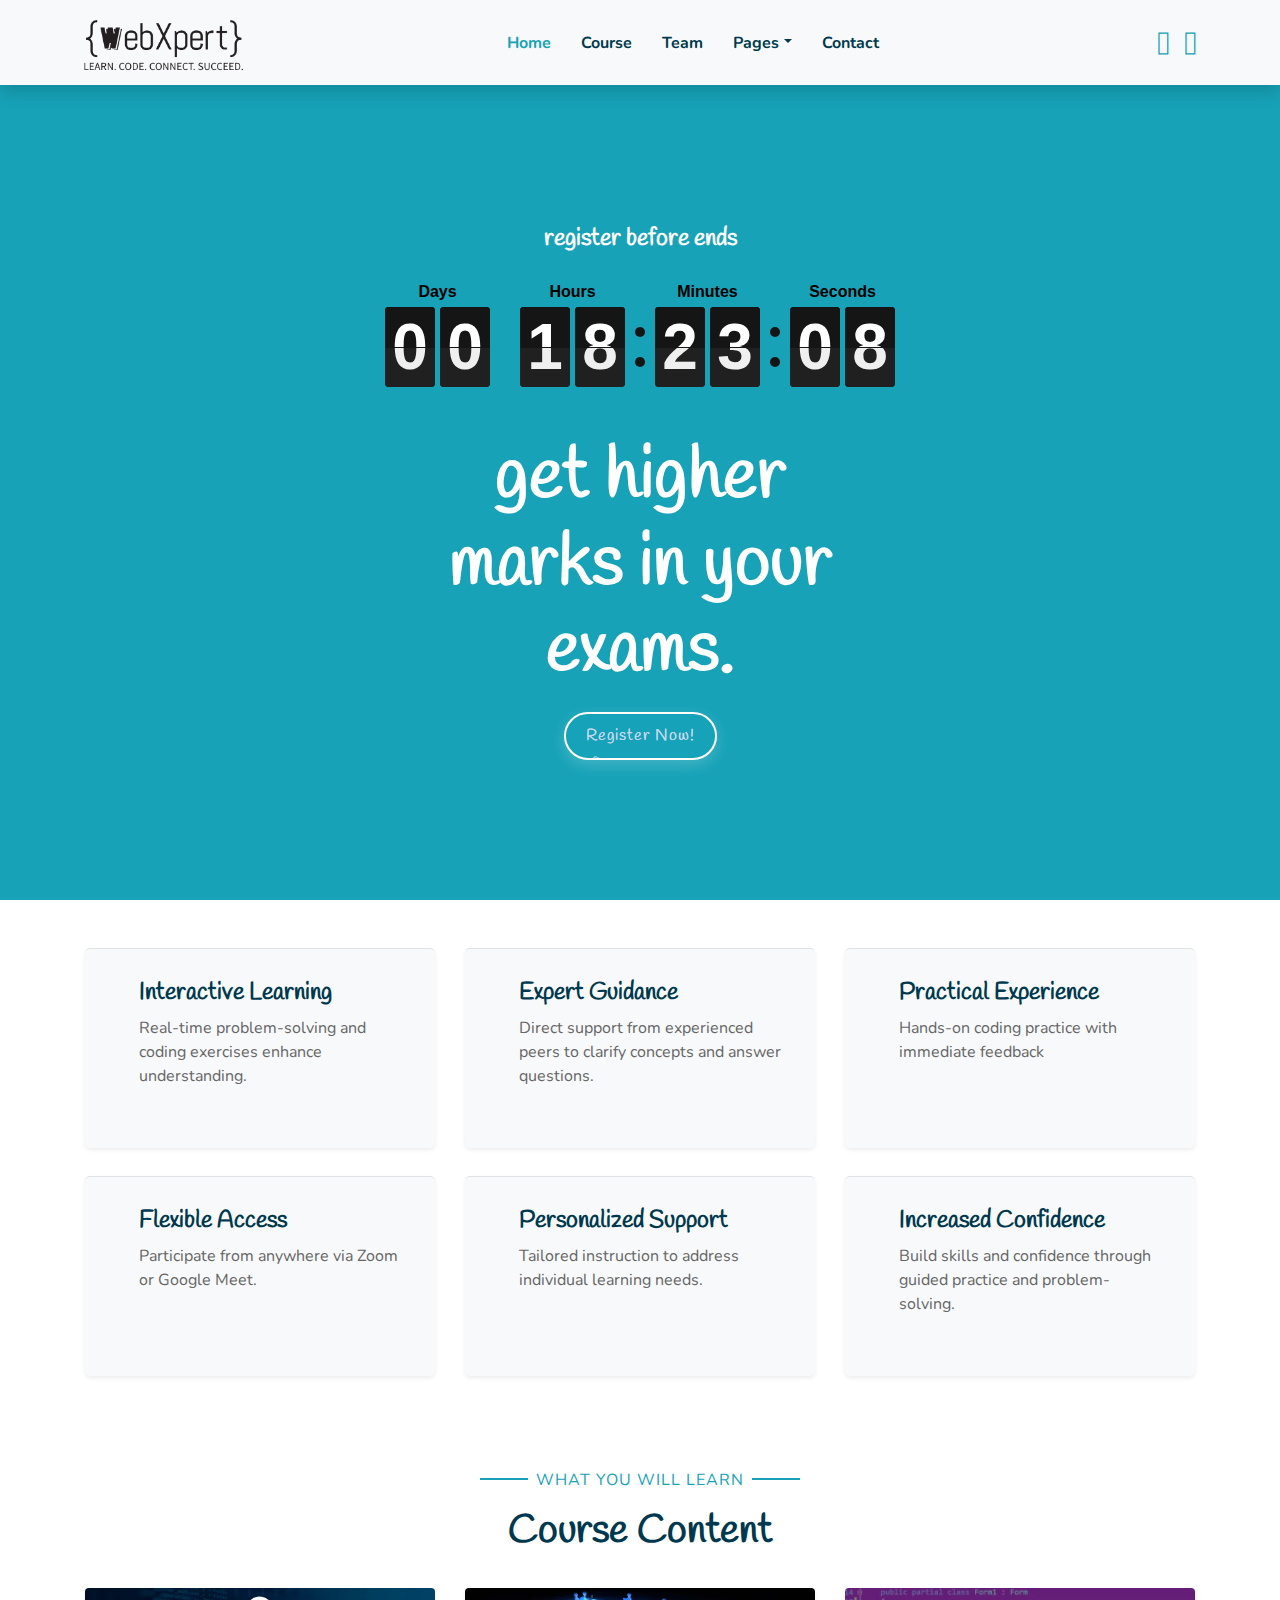
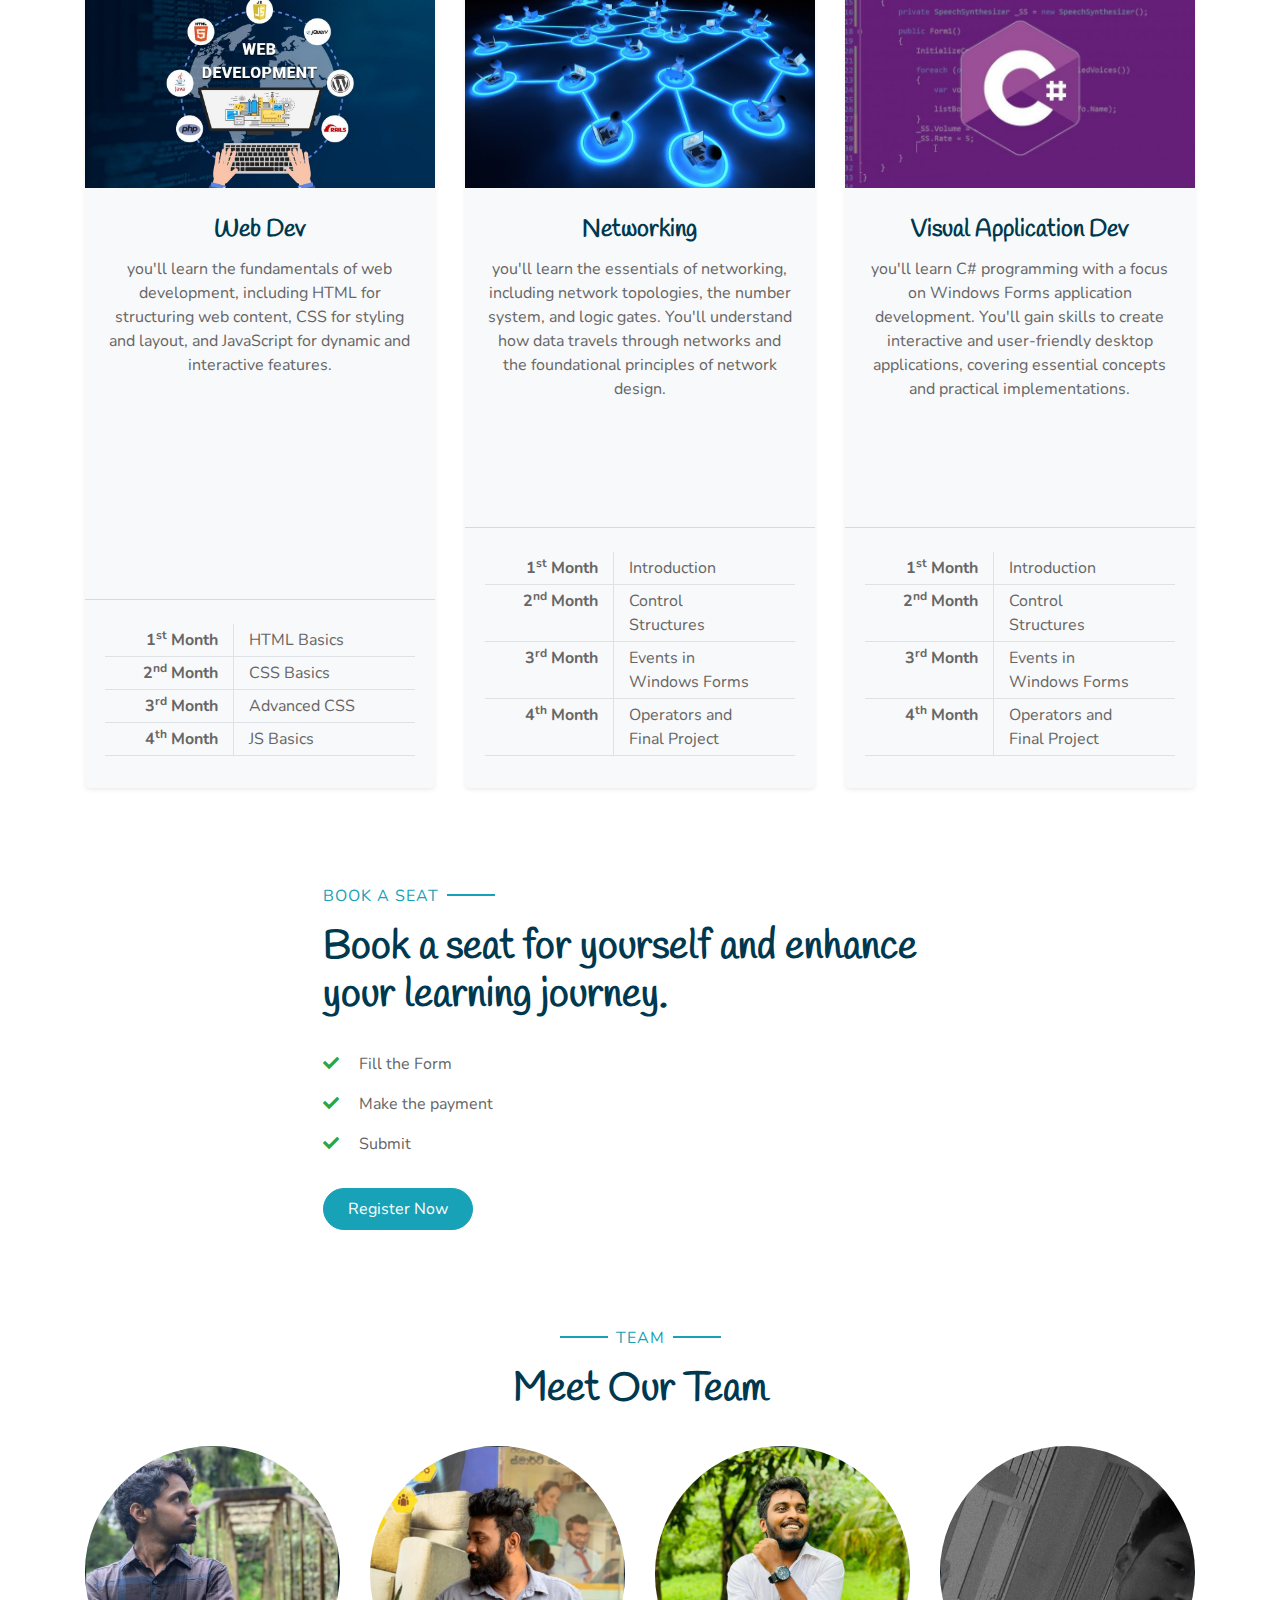
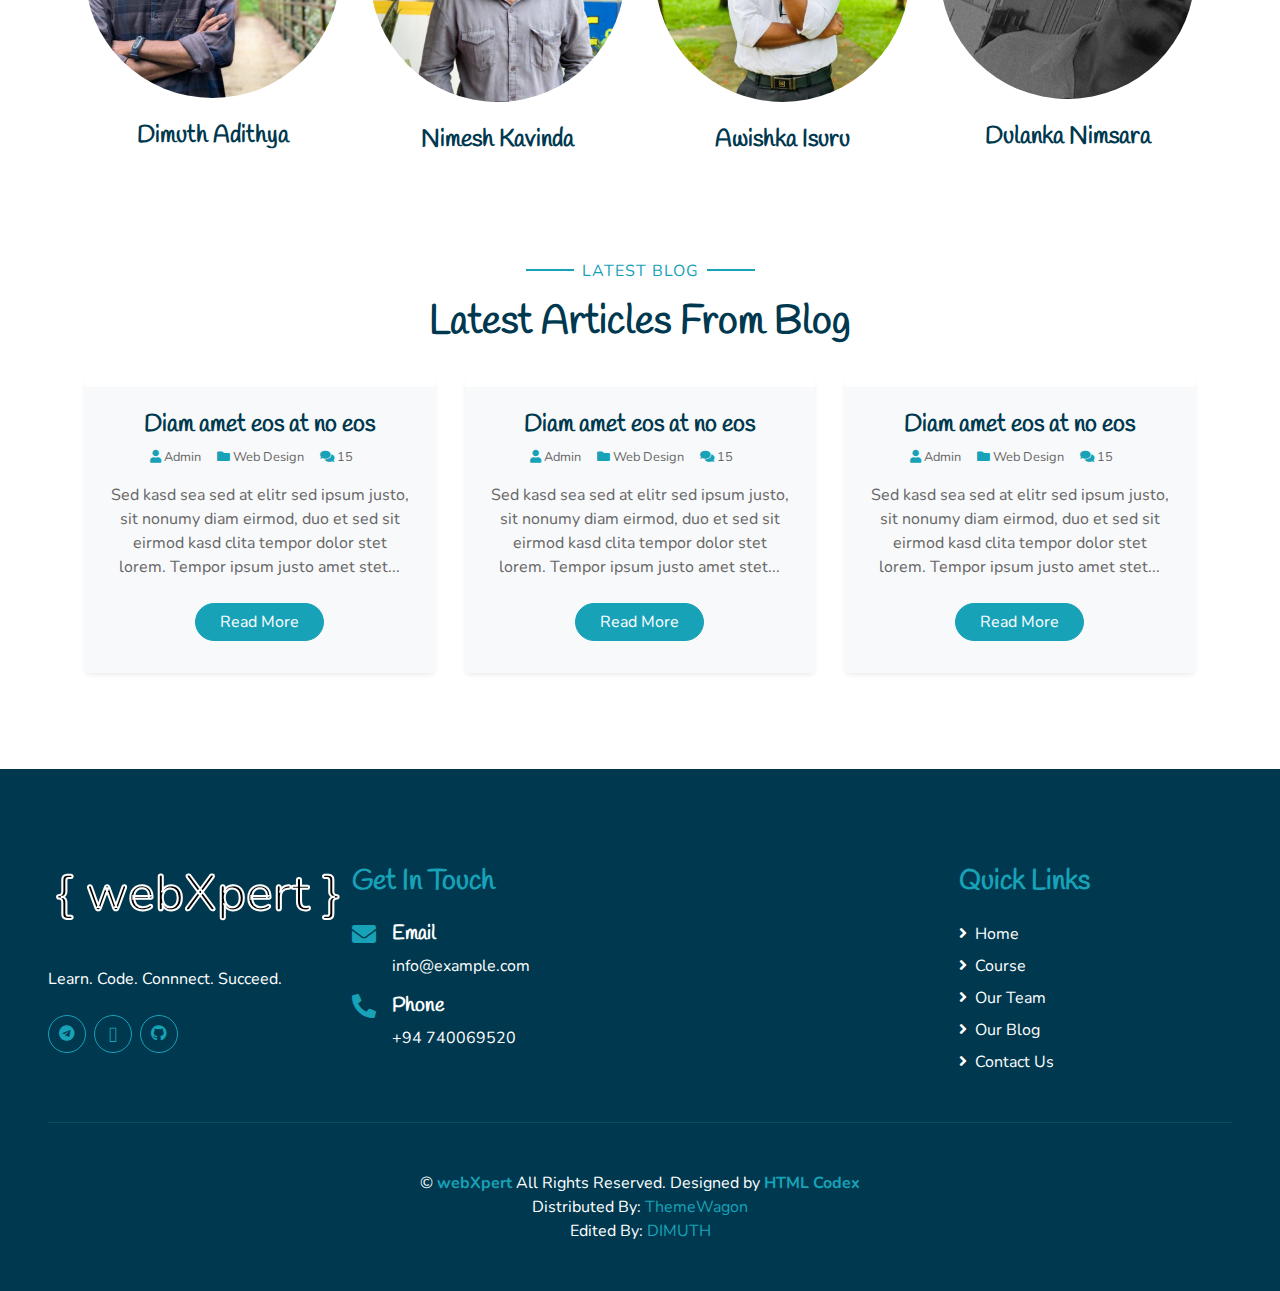
==== commit 028a1656: "fix fix" ====
--- a/index.html
+++ b/index.html
@@ -136,7 +136,7 @@
           </div>
         </div>
       </div>
-      <div class="c-icon-slide d-flex col-lg-3 col-12 border col-3 hide">
+      <div class="c-icon-slide d-flex col-lg-3 col-12 col-3 hide">
         <div class="col-12 one">
           <img class="img-1" src="./img/githubpng.png" alt="" />
           <img class="img-2" src="./img/vscode.jpg" alt="" />
--- a/css/cutom.css
+++ b/css/cutom.css
@@ -160,7 +160,7 @@
   }
 }
 
-@media screen and (max-width: 600px) {
+@media screen and (max-width: 1000px) {
   .hide {
     display: none;
     position: relative;
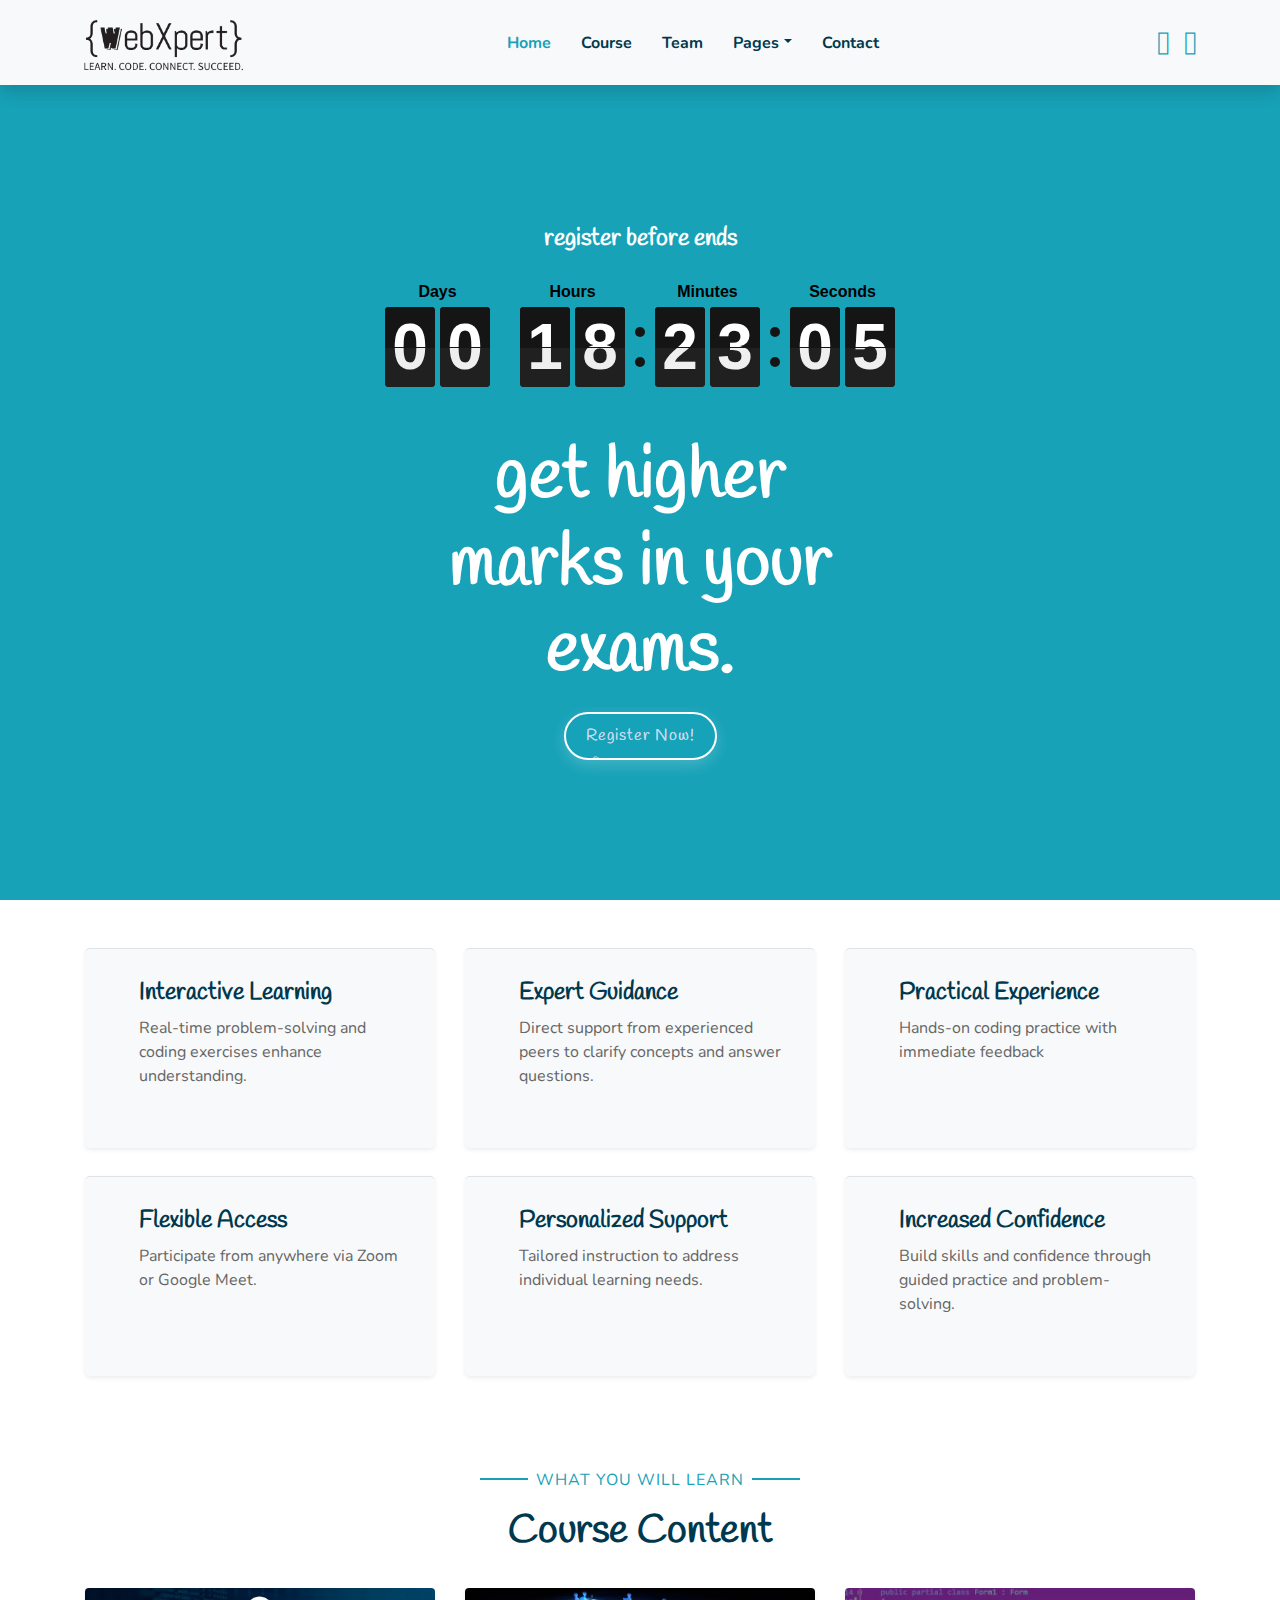
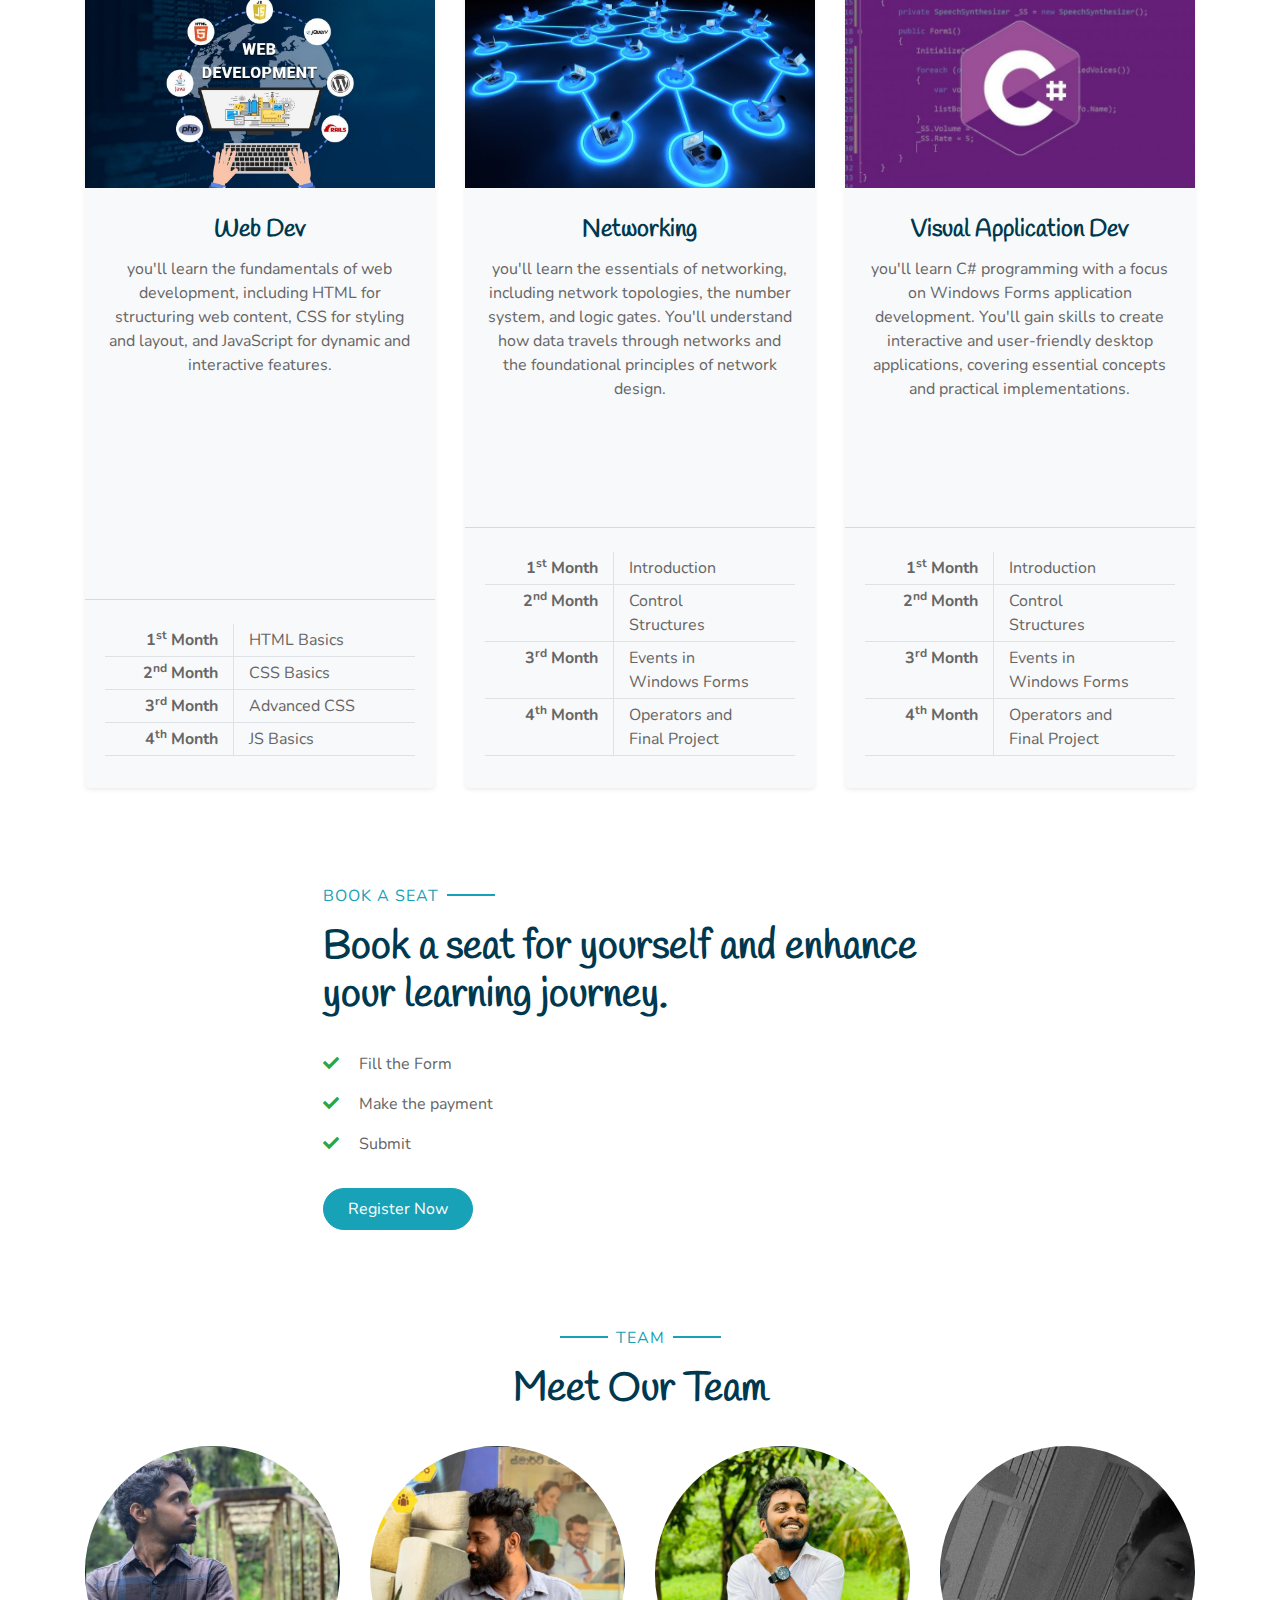
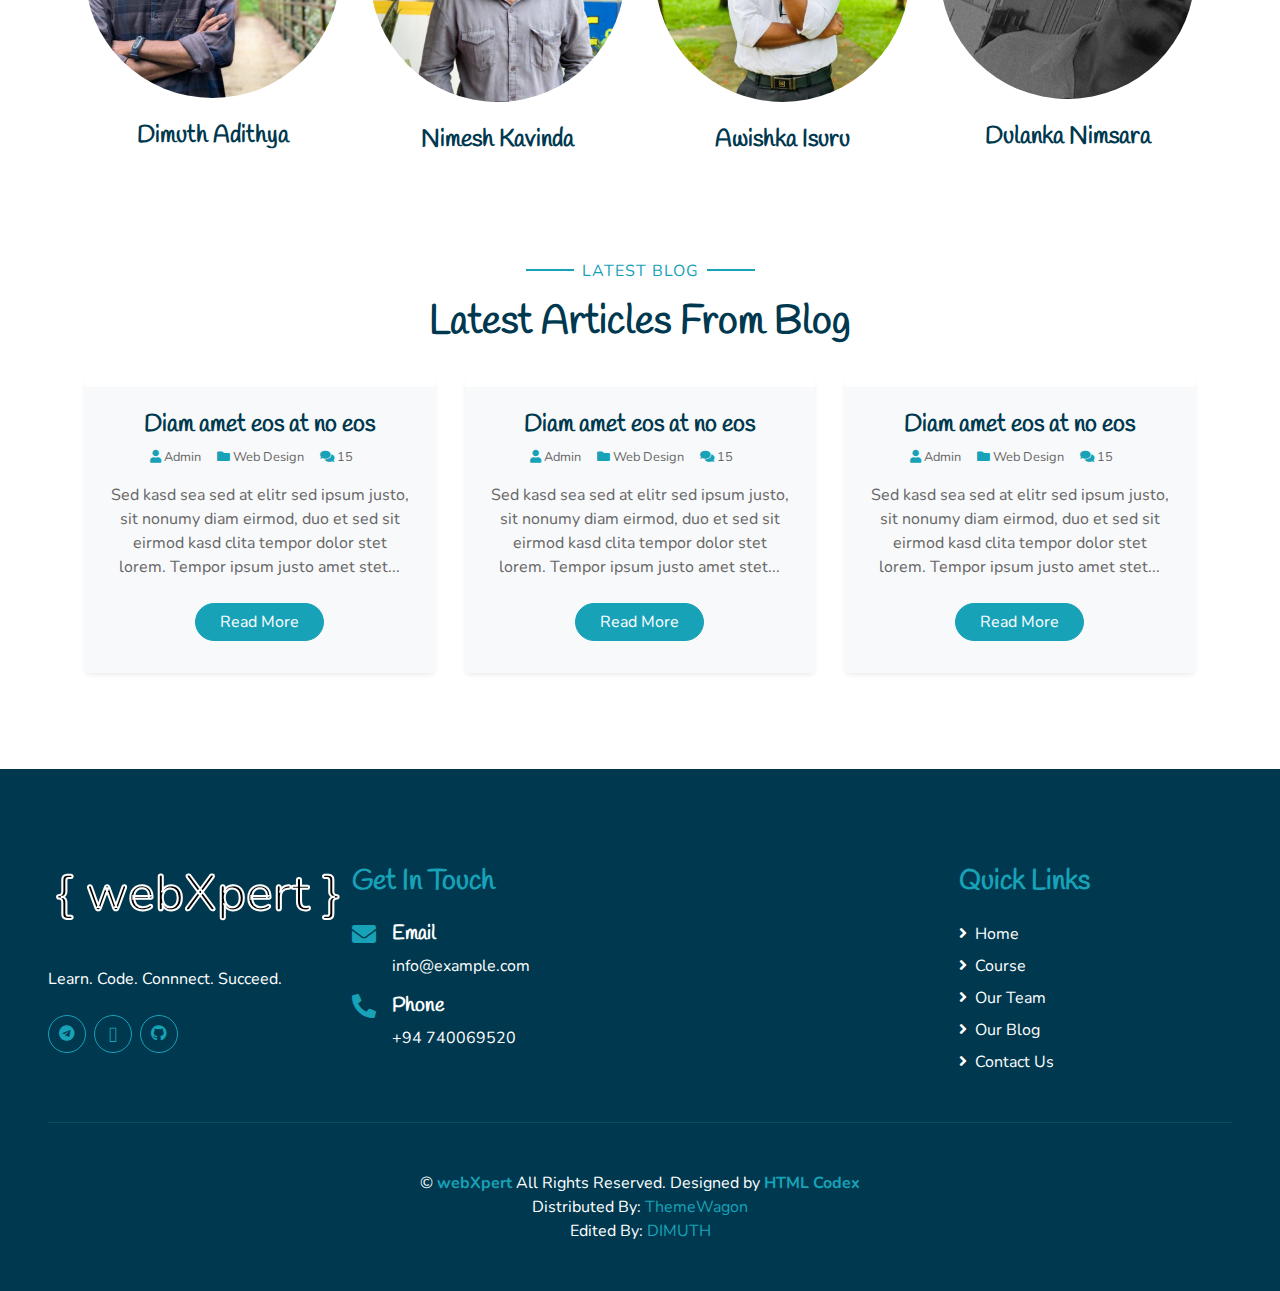
==== commit a4d715c5: "final fix animation" ====
--- a/index.html
+++ b/index.html
@@ -136,8 +136,8 @@
           </div>
         </div>
       </div>
-      <div class="c-icon-slide d-flex col-lg-3 col-12 col-3 hide">
-        <div class="col-12 one">
+      <div class="c-icon-slide d-flex col-3 hide">
+        <div class="col-6 one">
           <img class="img-1" src="./img/githubpng.png" alt="" />
           <img class="img-2" src="./img/vscode.jpg" alt="" />
           <img class="img-3" src="./img/html5.jpeg" alt="" />
--- a/css/cutom.css
+++ b/css/cutom.css
@@ -108,37 +108,37 @@
 }
 
 .one > .img-1 {
-  animation: pop 12s ease-in-out infinite reverse;
+  animation: pop 20s ease-in-out infinite reverse;
 }
 .one > .img-2 {
-  animation: pop 15s ease-in infinite 0.8s;
+  animation: pop 20s ease-in-out infinite reverse 1s;
 }
 .one > .img-3 {
-  animation: pop 5s ease-in-out infinite 1s;
+  animation: pop 20s ease-in-out infinite reverse 2s;
 }
 .one > .img-4 {
-  animation: pop 5s ease-in-out infinite 2s;
+  animation: pop 20s ease-in-out infinite reverse 3s;
 }
 .one > .img-5 {
-  animation: pop 10s ease-in infinite 2.2s;
+  animation: pop 20s ease-in-out infinite reverse 4s;
 }
 .one > .img-6 {
-  animation: pop 5s ease-in-out infinite 2.4s;
+  animation: pop 20s ease-in-out infinite reverse 5s;
 }
 .one > .img-7 {
-  animation: pop 5s ease-in-out infinite 1s reverse;
+  animation: pop 20s ease-in-out infinite reverse 6s;
 }
 .one > .img-8 {
-  animation: pop 10s ease-in-out infinite 2.6s;
+  animation: pop 20s ease-in-out infinite reverse 7.5s;
 }
 .one > .img-9 {
-  animation: pop 5s ease-in-out infinite 2.8s;
+  animation: pop 20s ease-in-out infinite reverse 12s;
 }
 .one > .img-10 {
-  animation: pop 20s ease-in infinite 3s;
+  animation: pop 20s ease-in-out infinite reverse 13s;
 }
 .one > .img-11 {
-  animation: pop 5s cubic-bezier(0.075, 0.82, 0.165, 1) infinite 3.2s reverse;
+  animation: pop 20s ease-in-out infinite reverse 14s;
 }
 
 @keyframes pop {
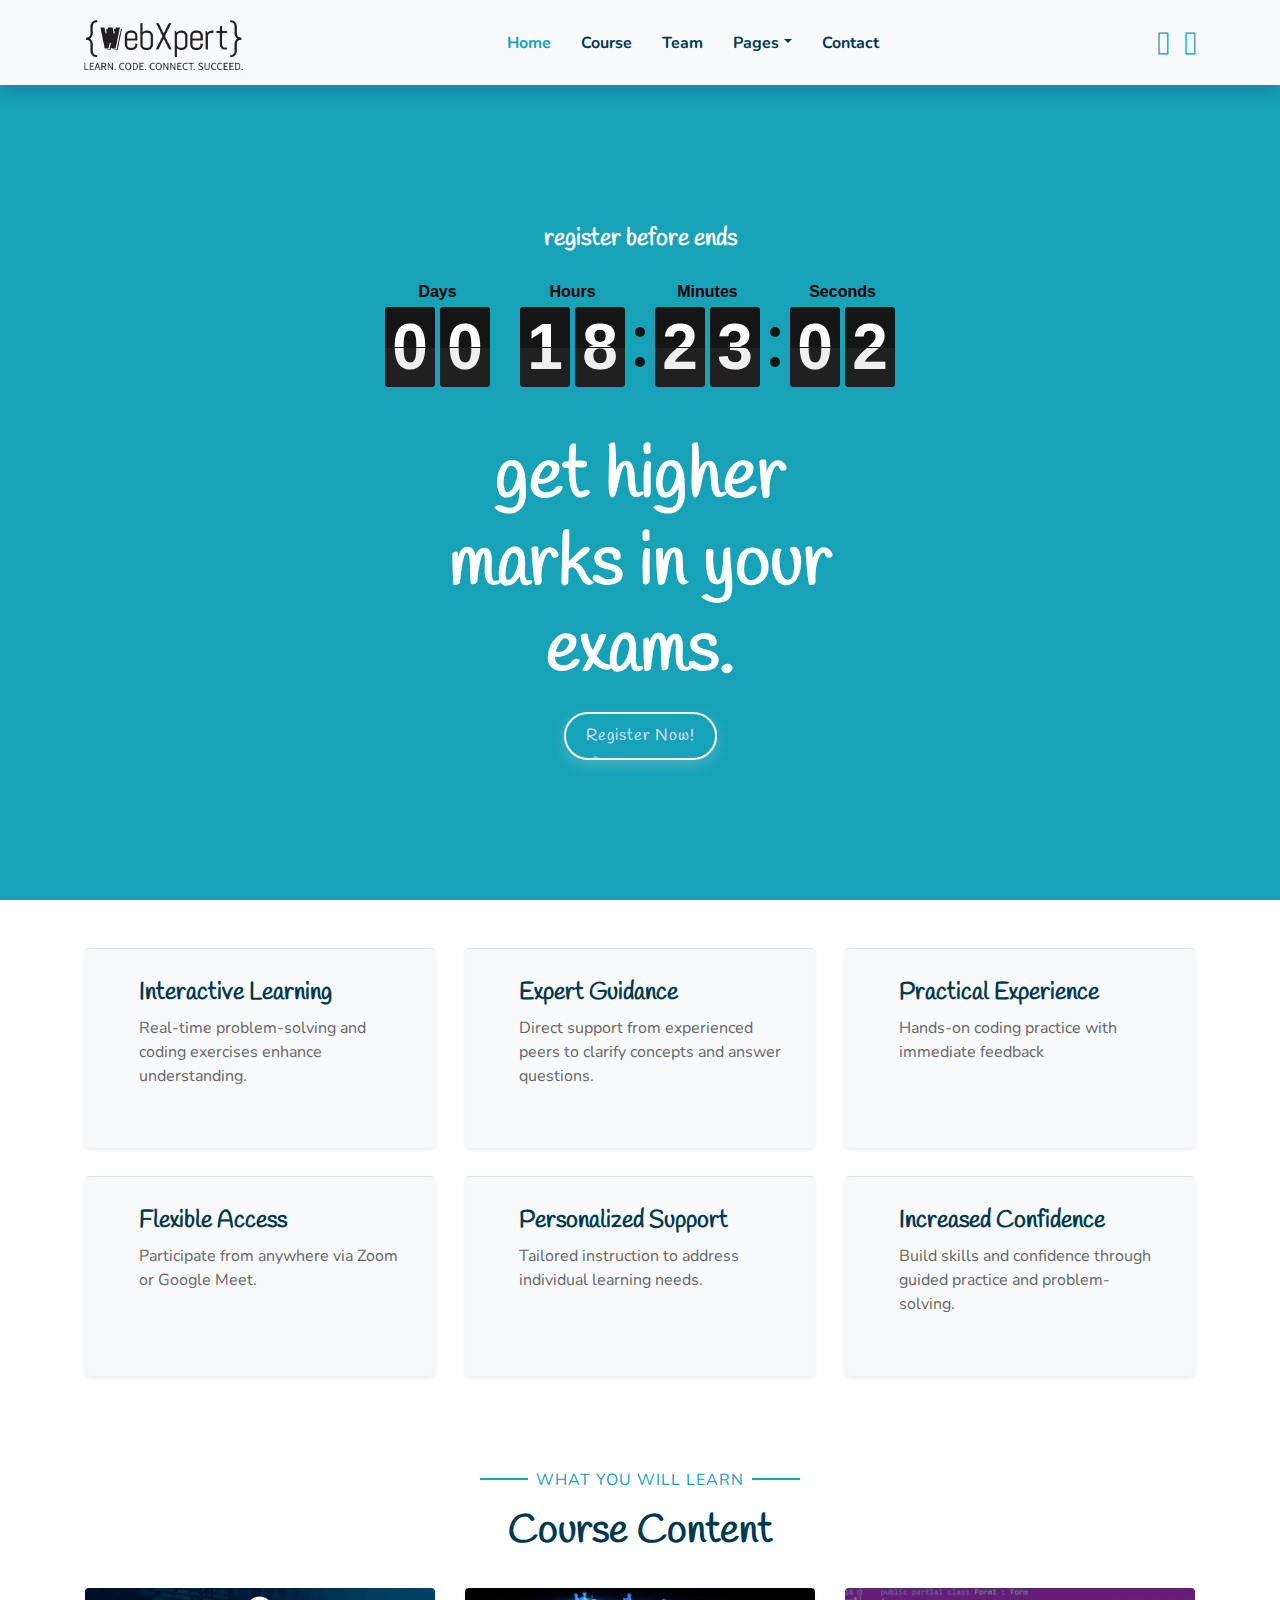
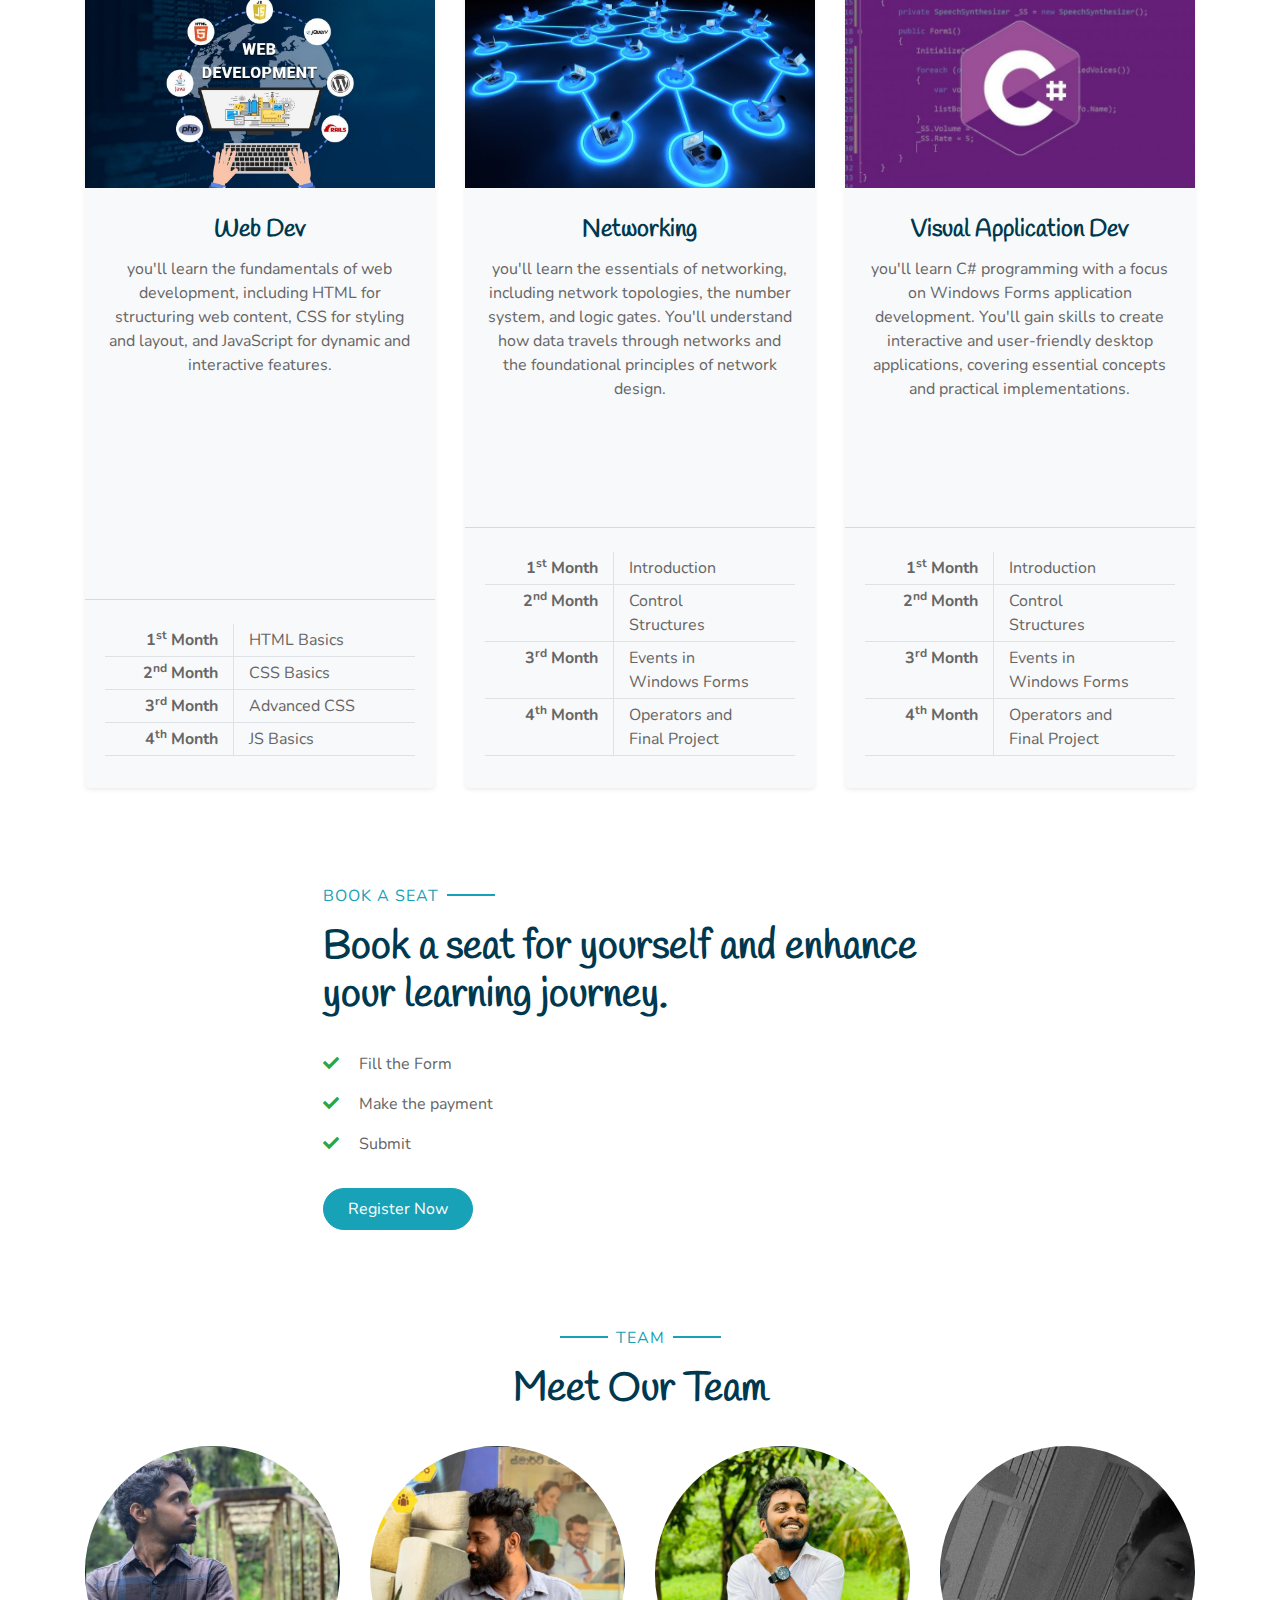
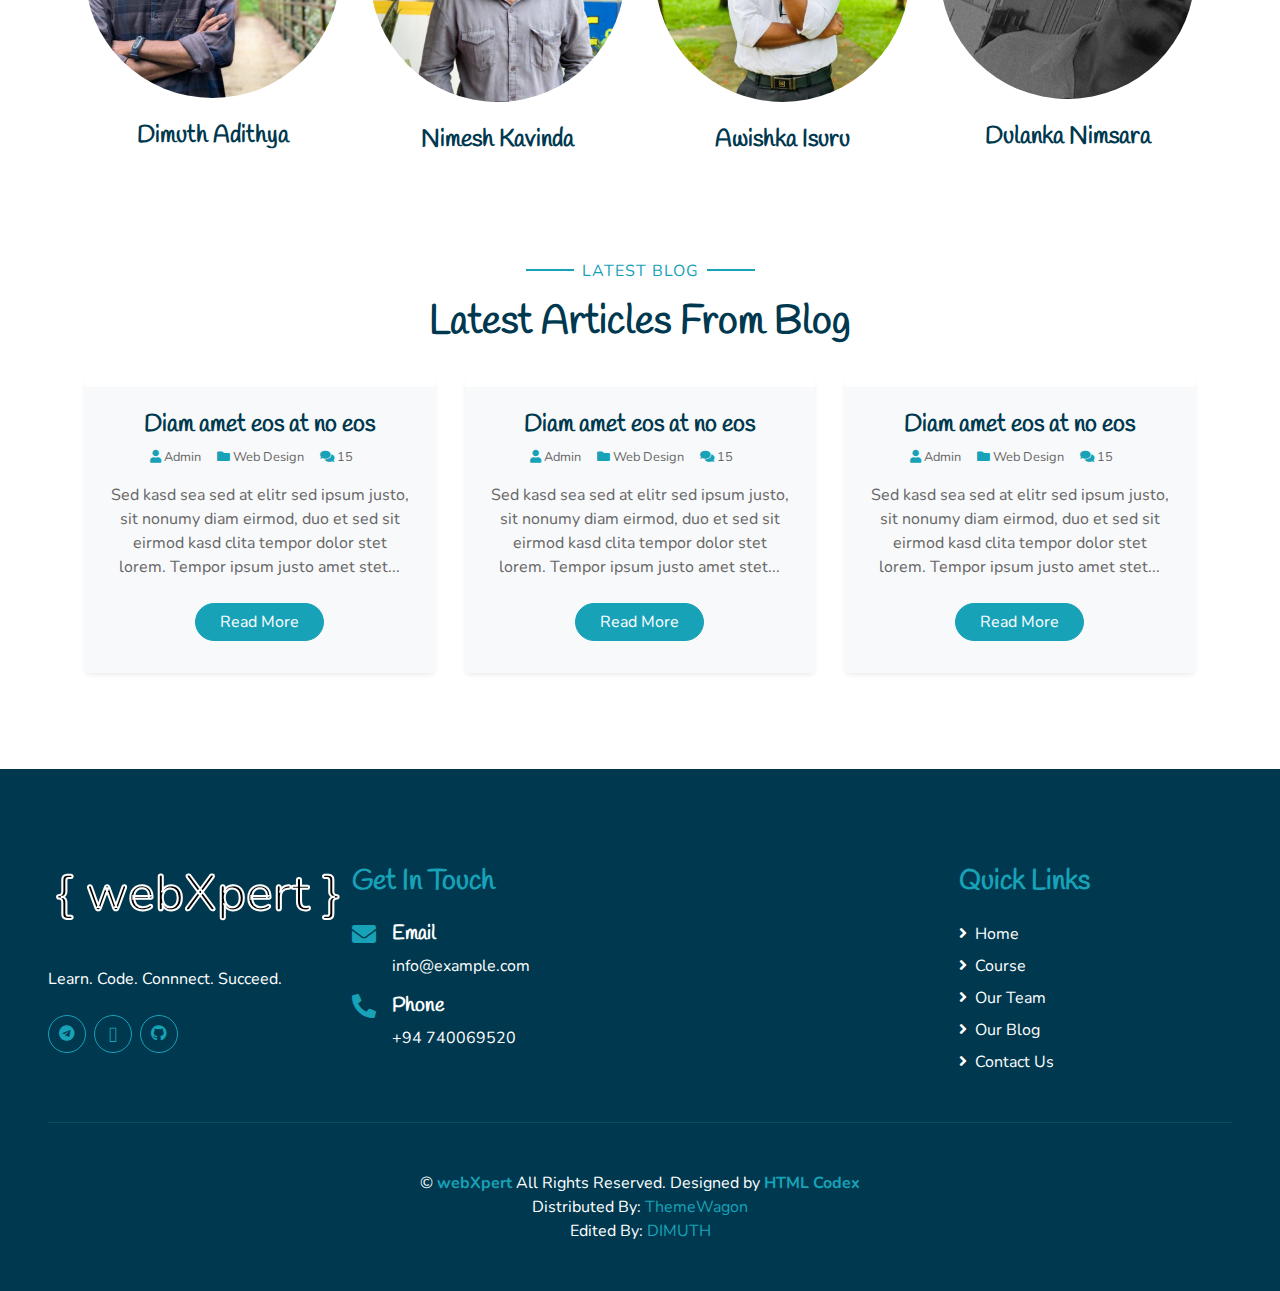
==== commit 00484515: "update ss" ====
--- a/index.html
+++ b/index.html
@@ -3,7 +3,7 @@
   <head>
     <meta charset="utf-8" />
     <title>WebXpert - Learn. Code. Connect. Succeed</title>
-    <meta content="width=device-width, initial-scale=1.0" name="viewport" />
+    <meta name="viewport" content="width=device-width, initial-scale=1.0" />
 
     <!-- Favicon -->
     <link href="./img/logo.png" rel="icon" />
@@ -50,7 +50,7 @@
     <div class="c-height">
       <nav>
         <div
-          class="overflow-hidden container-fluid bg-light position-relative shadow"
+          class="overflow-hidden container-fluid bg-light position-relative shadow c-nav"
         >
           <nav
             class="navbar navbar-expand-lg bg-light navbar-light py-3 py-lg-0 px-0 px-lg-5"
--- a/css/cutom.css
+++ b/css/cutom.css
@@ -2,11 +2,9 @@
   scroll-behavior: smooth;
 }
 
-body {
-  width: 100vw;
-  max-width: 100svw;
-  max-width: 100%;
-  overflow-x: visible;
+.c-nav {
+  background-color: blue;
+  margin: 0 auto;
 }
 
 .logo {
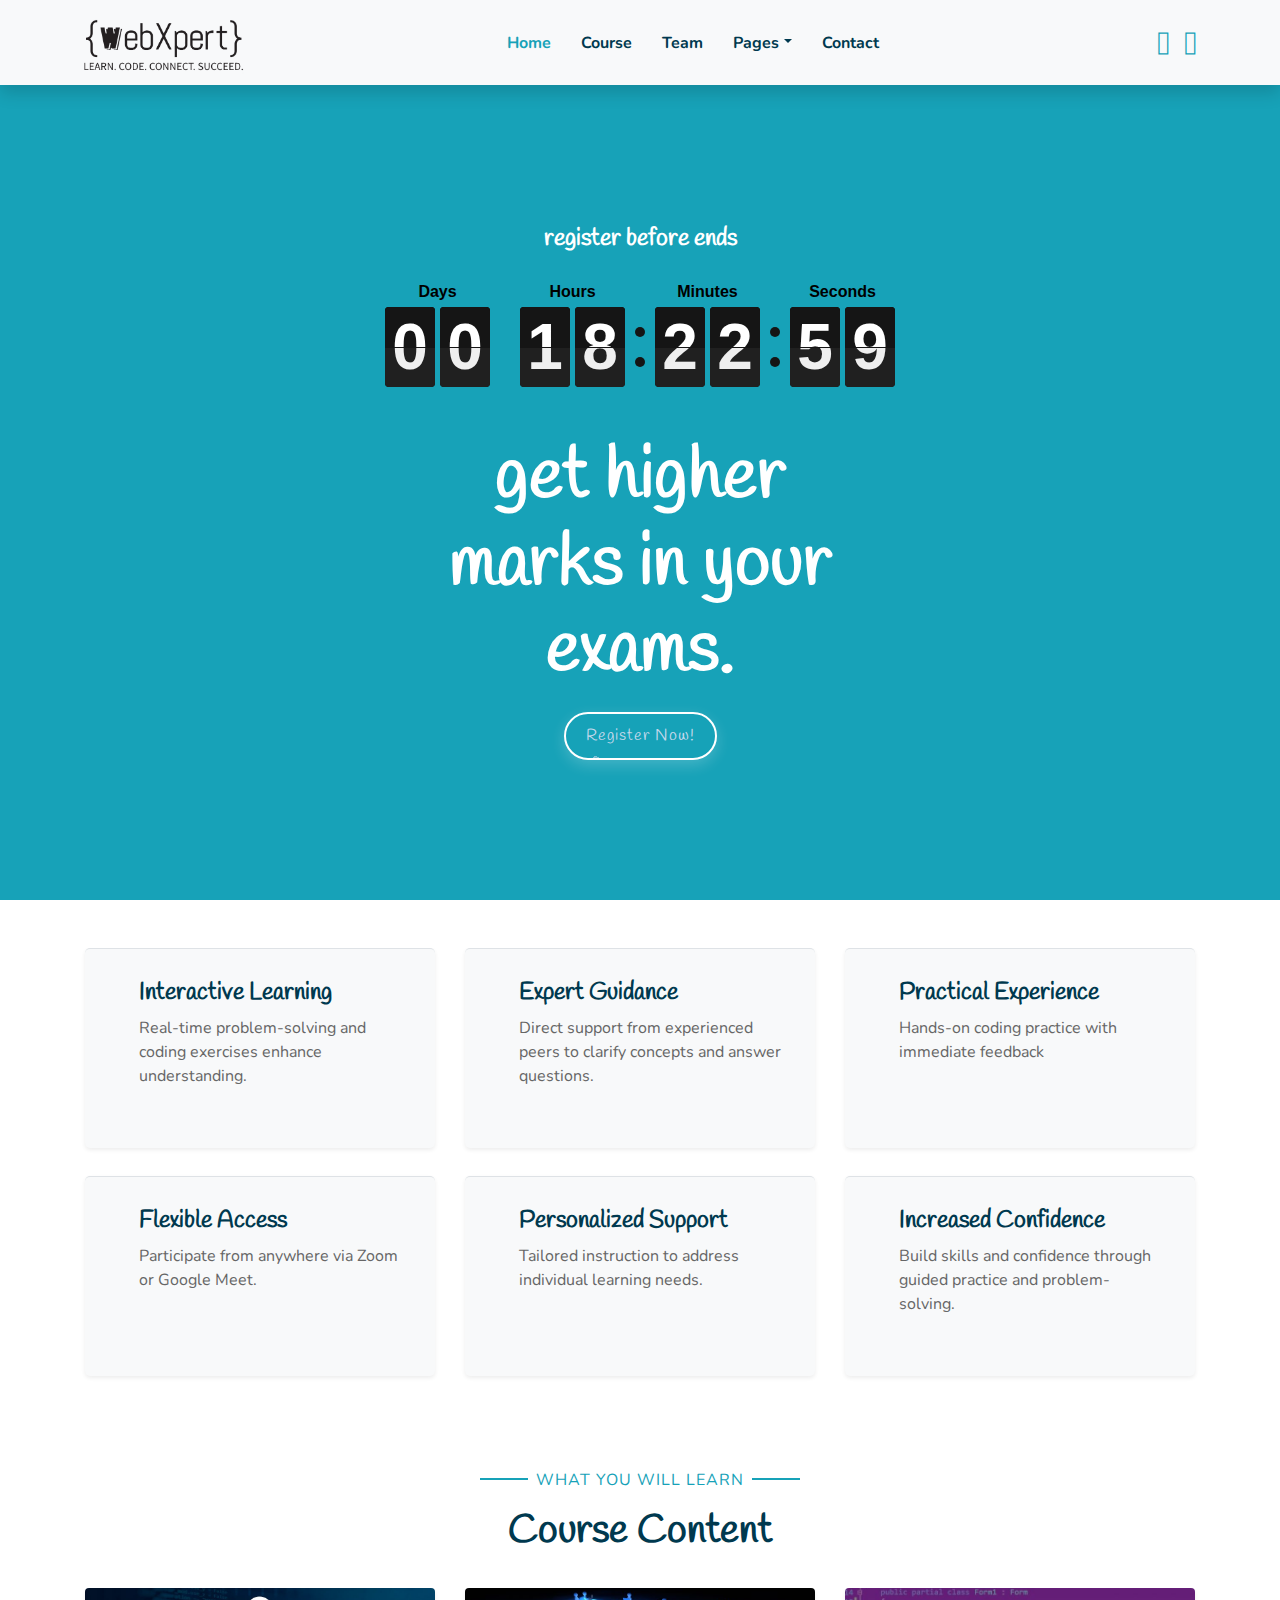
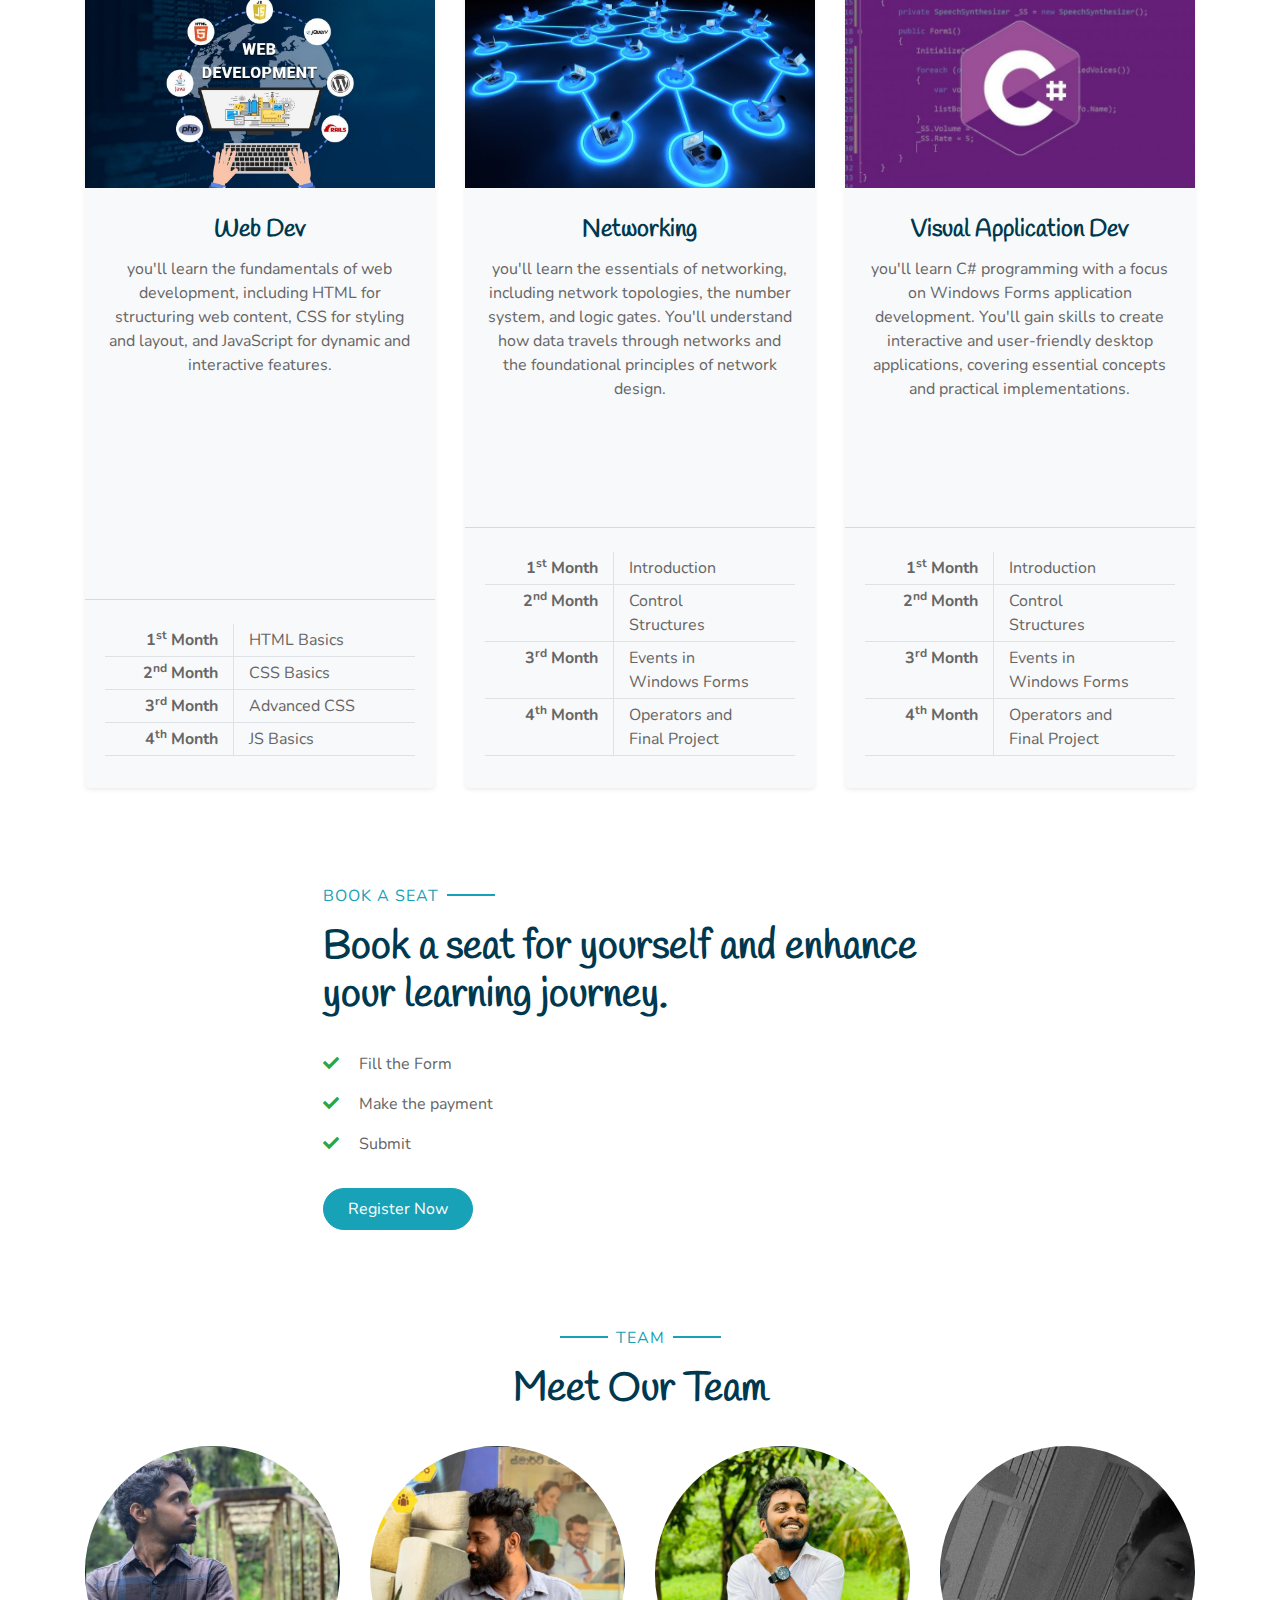
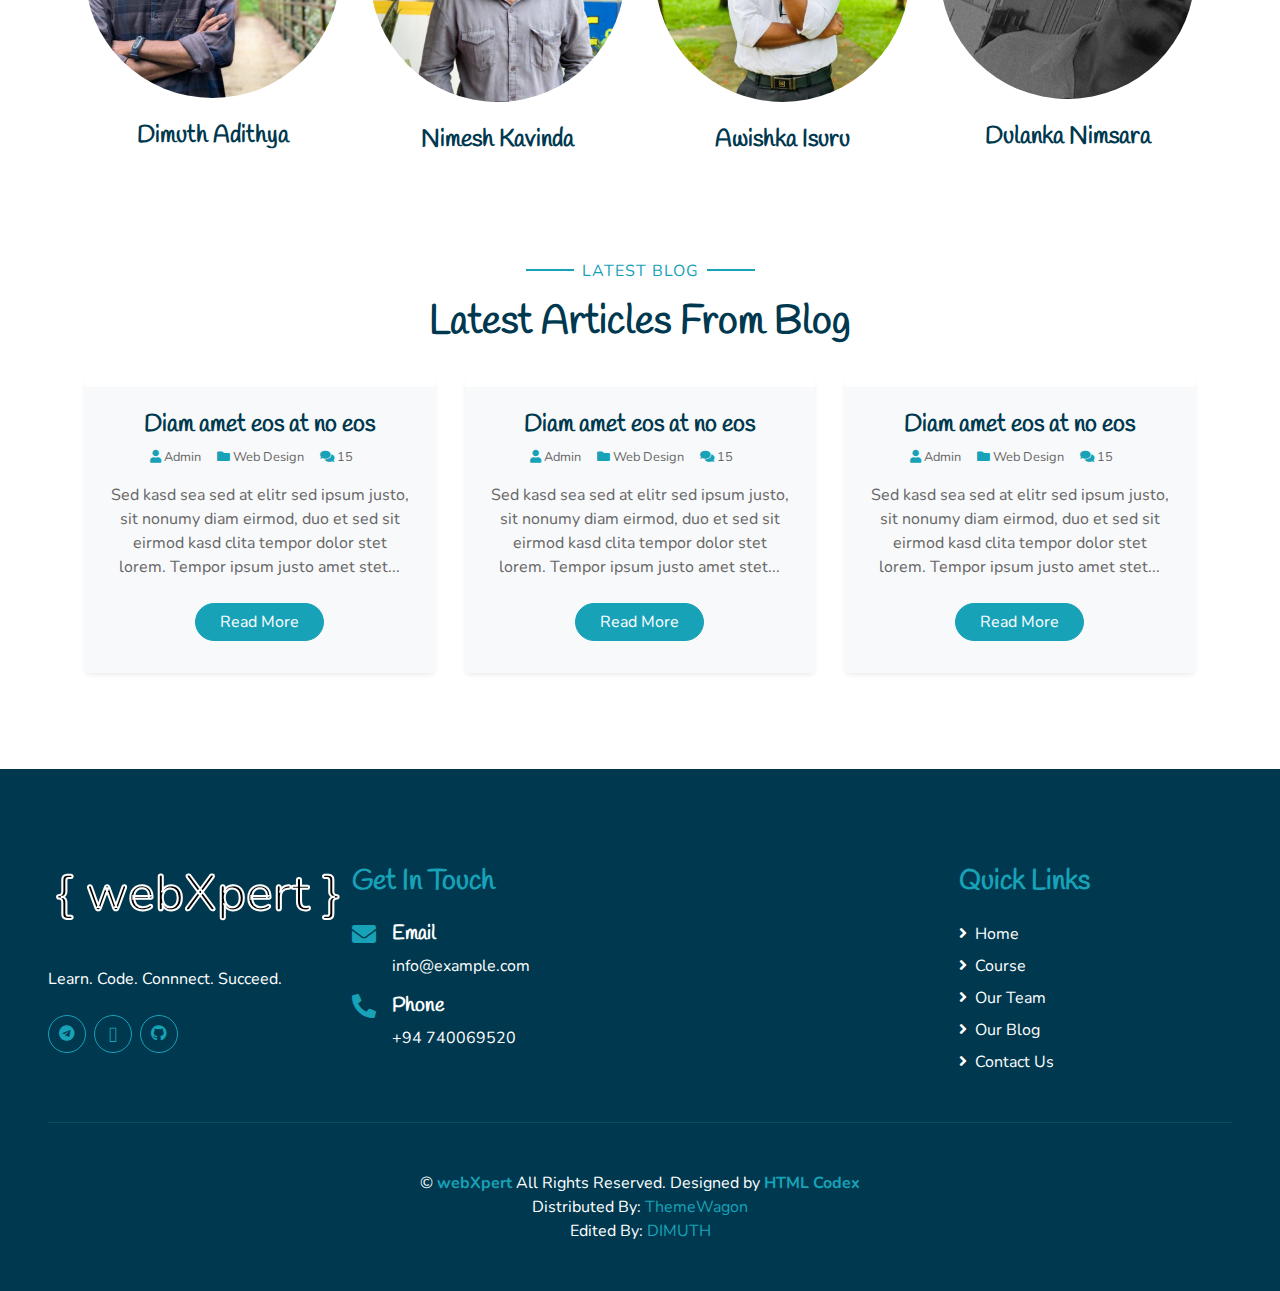
==== commit 83891284: "add form" ====
--- a/index.html
+++ b/index.html
@@ -126,11 +126,11 @@
             </h1>
             <button
               style="--content: 'Register Now!'"
-              href="https://twitter.com/kamildyrek"
+              href="./register.html"
               class="c-btn-new"
             >
               <div class="left"></div>
-              Register Now!
+              <a href="./register.html">Register Now!</a>
               <div class="right"></div>
             </button>
           </div>
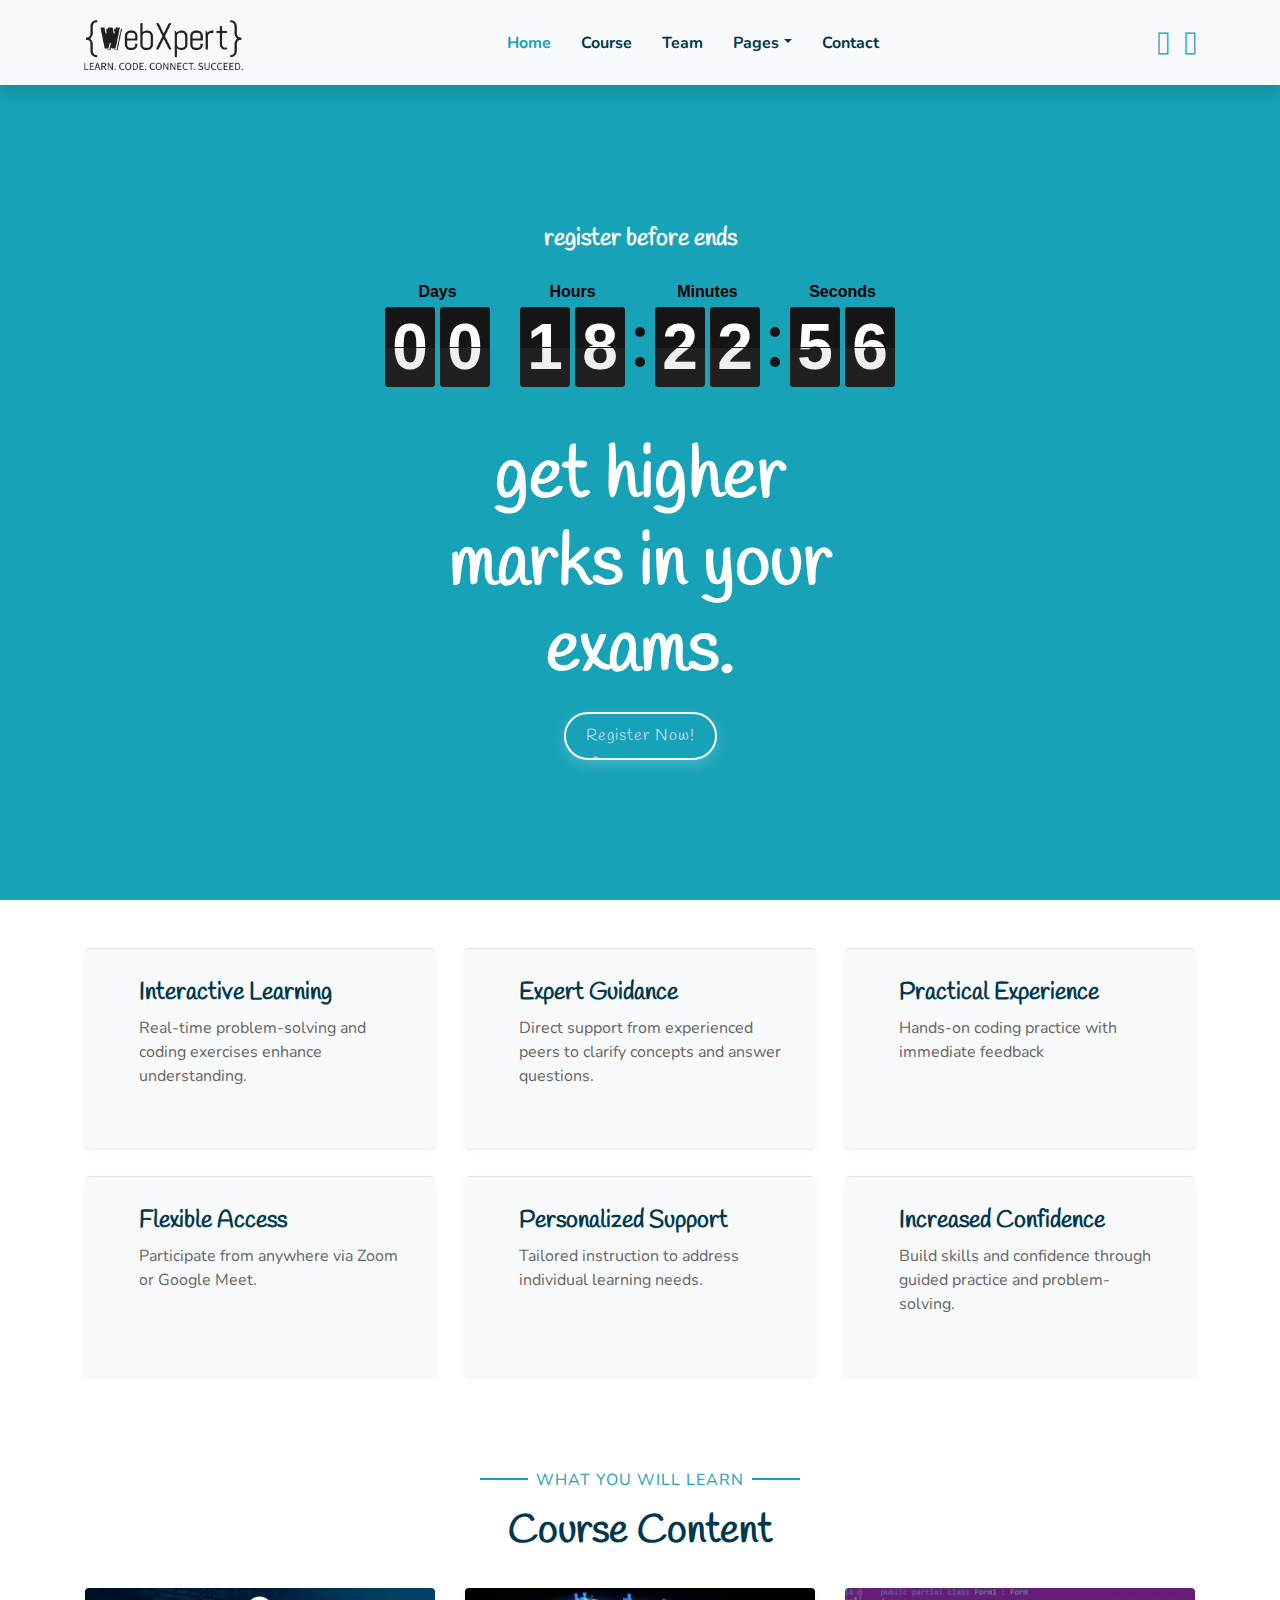
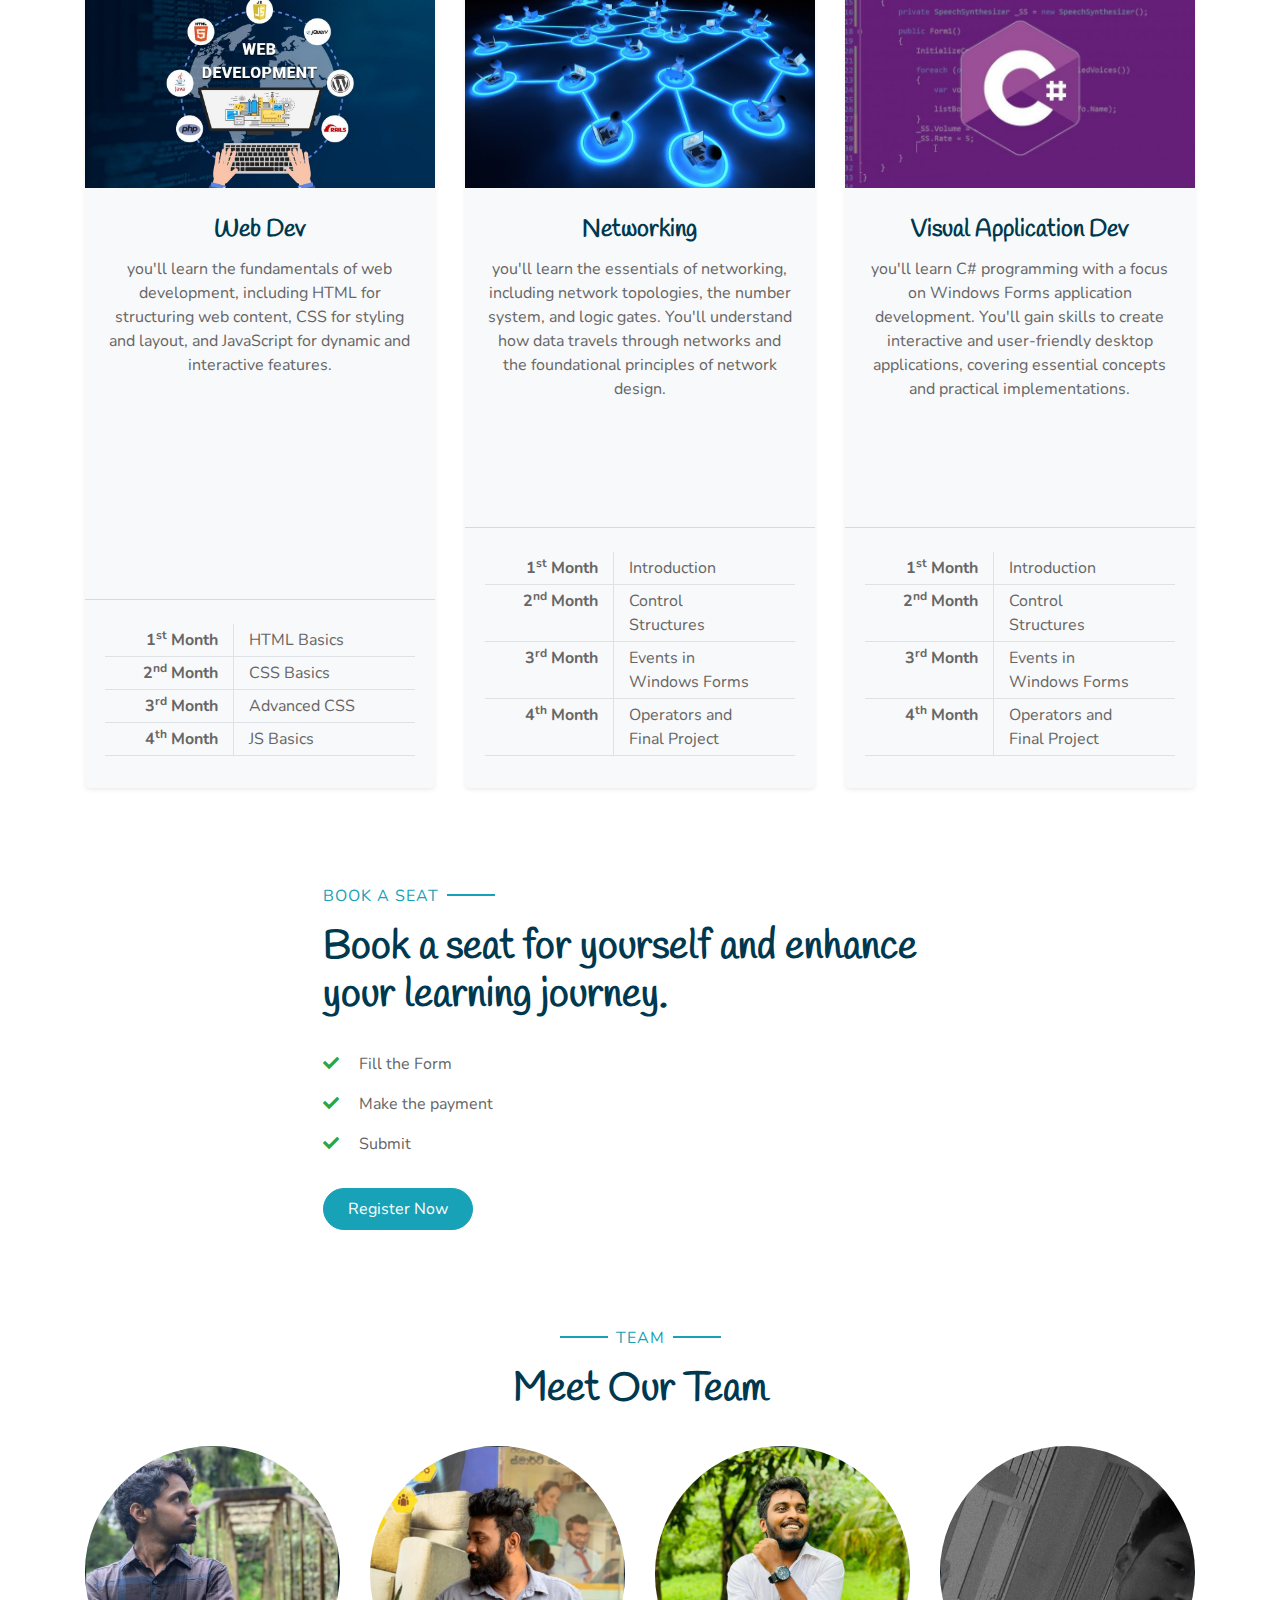
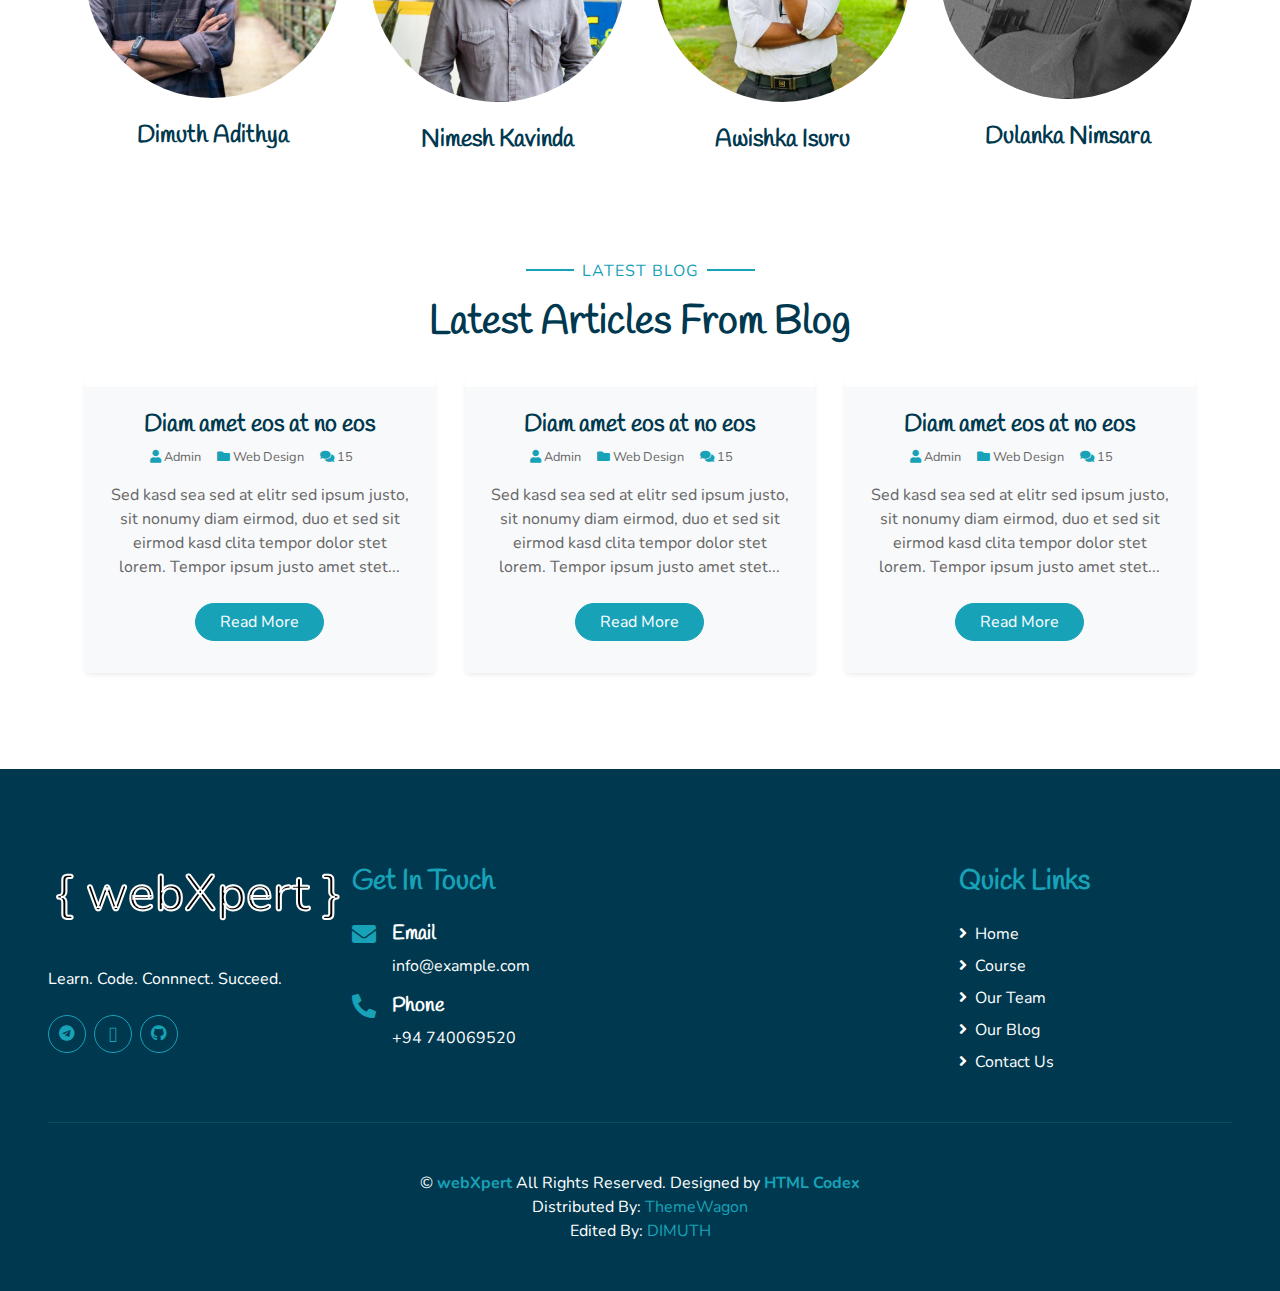
==== commit b60a5647: "update form" ====
--- a/index.html
+++ b/index.html
@@ -126,11 +126,11 @@
             </h1>
             <button
               style="--content: 'Register Now!'"
-              href="./register.html"
+              href="https://forms.gle/zzCA3ZDZh5Udb8wZA"
               class="c-btn-new"
             >
               <div class="left"></div>
-              <a href="./register.html">Register Now!</a>
+              <a href="https://forms.gle/zzCA3ZDZh5Udb8wZA">Register Now!</a>
               <div class="right"></div>
             </button>
           </div>
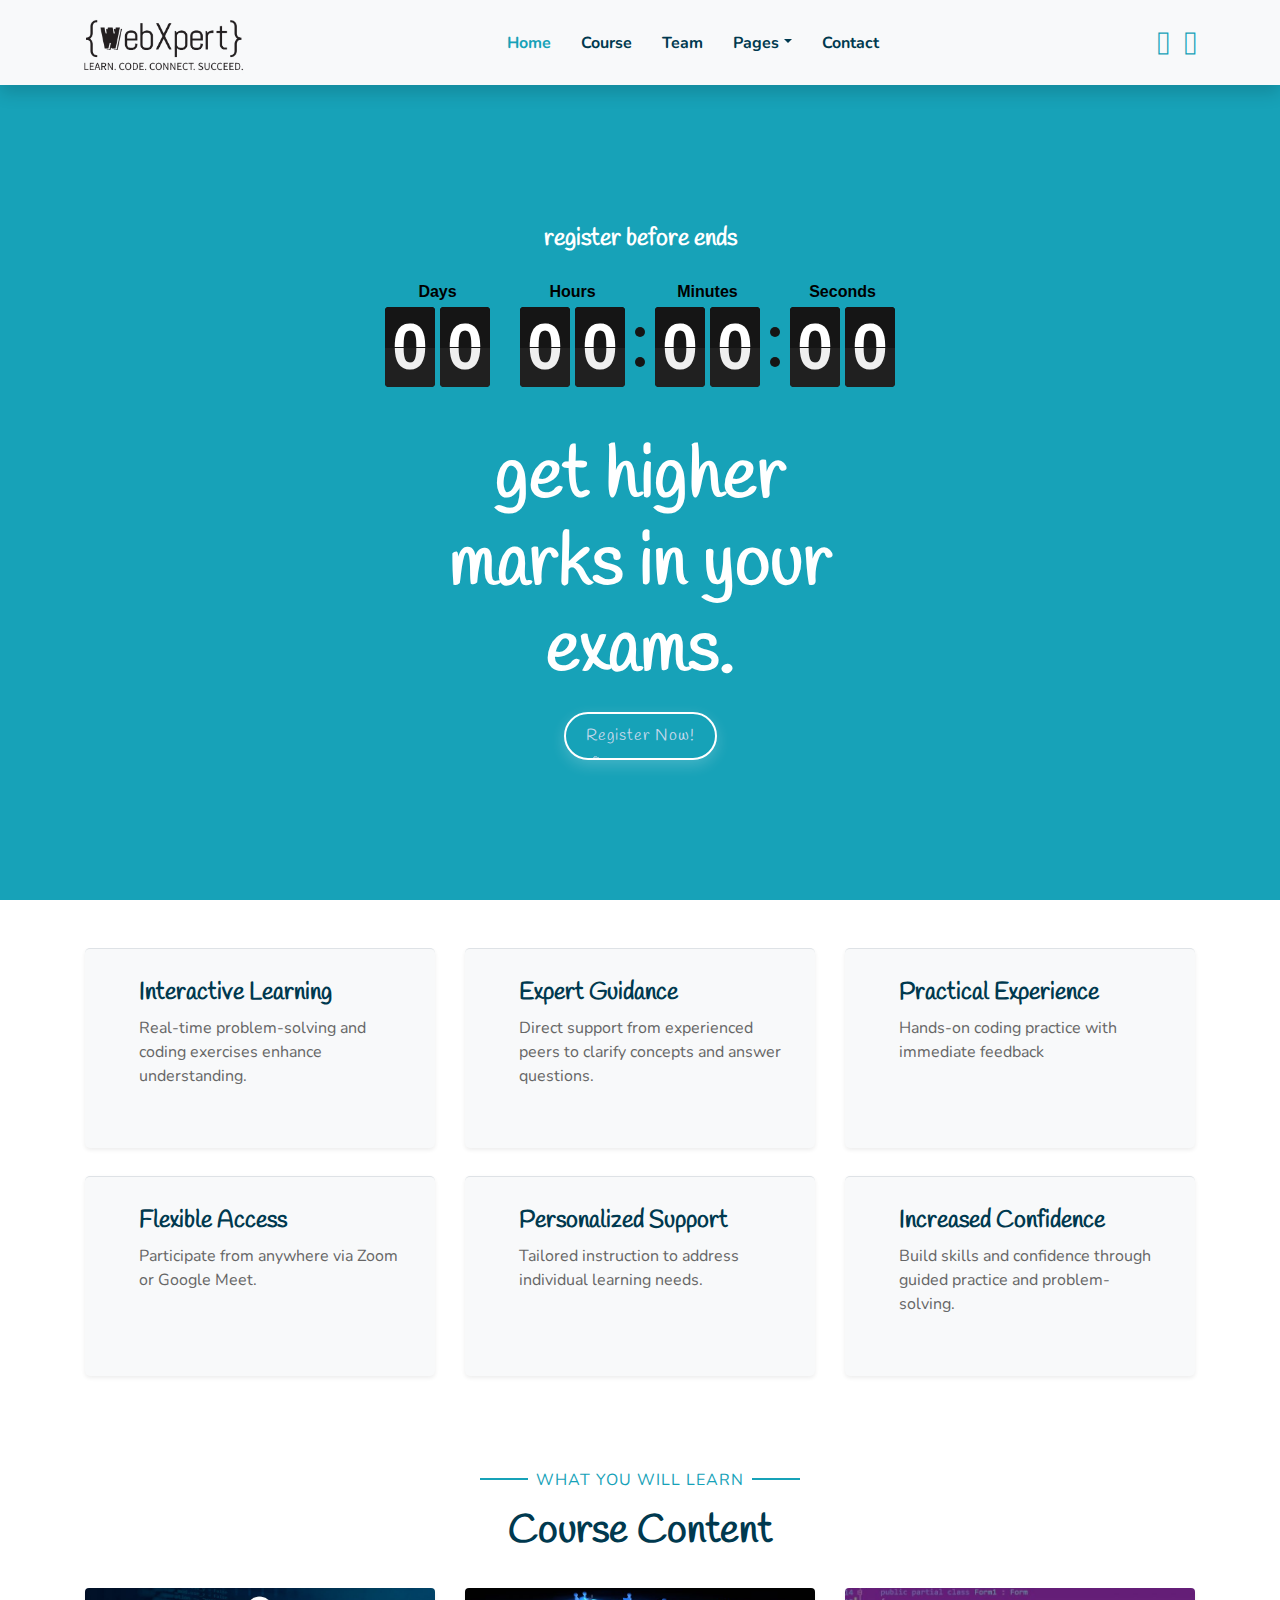
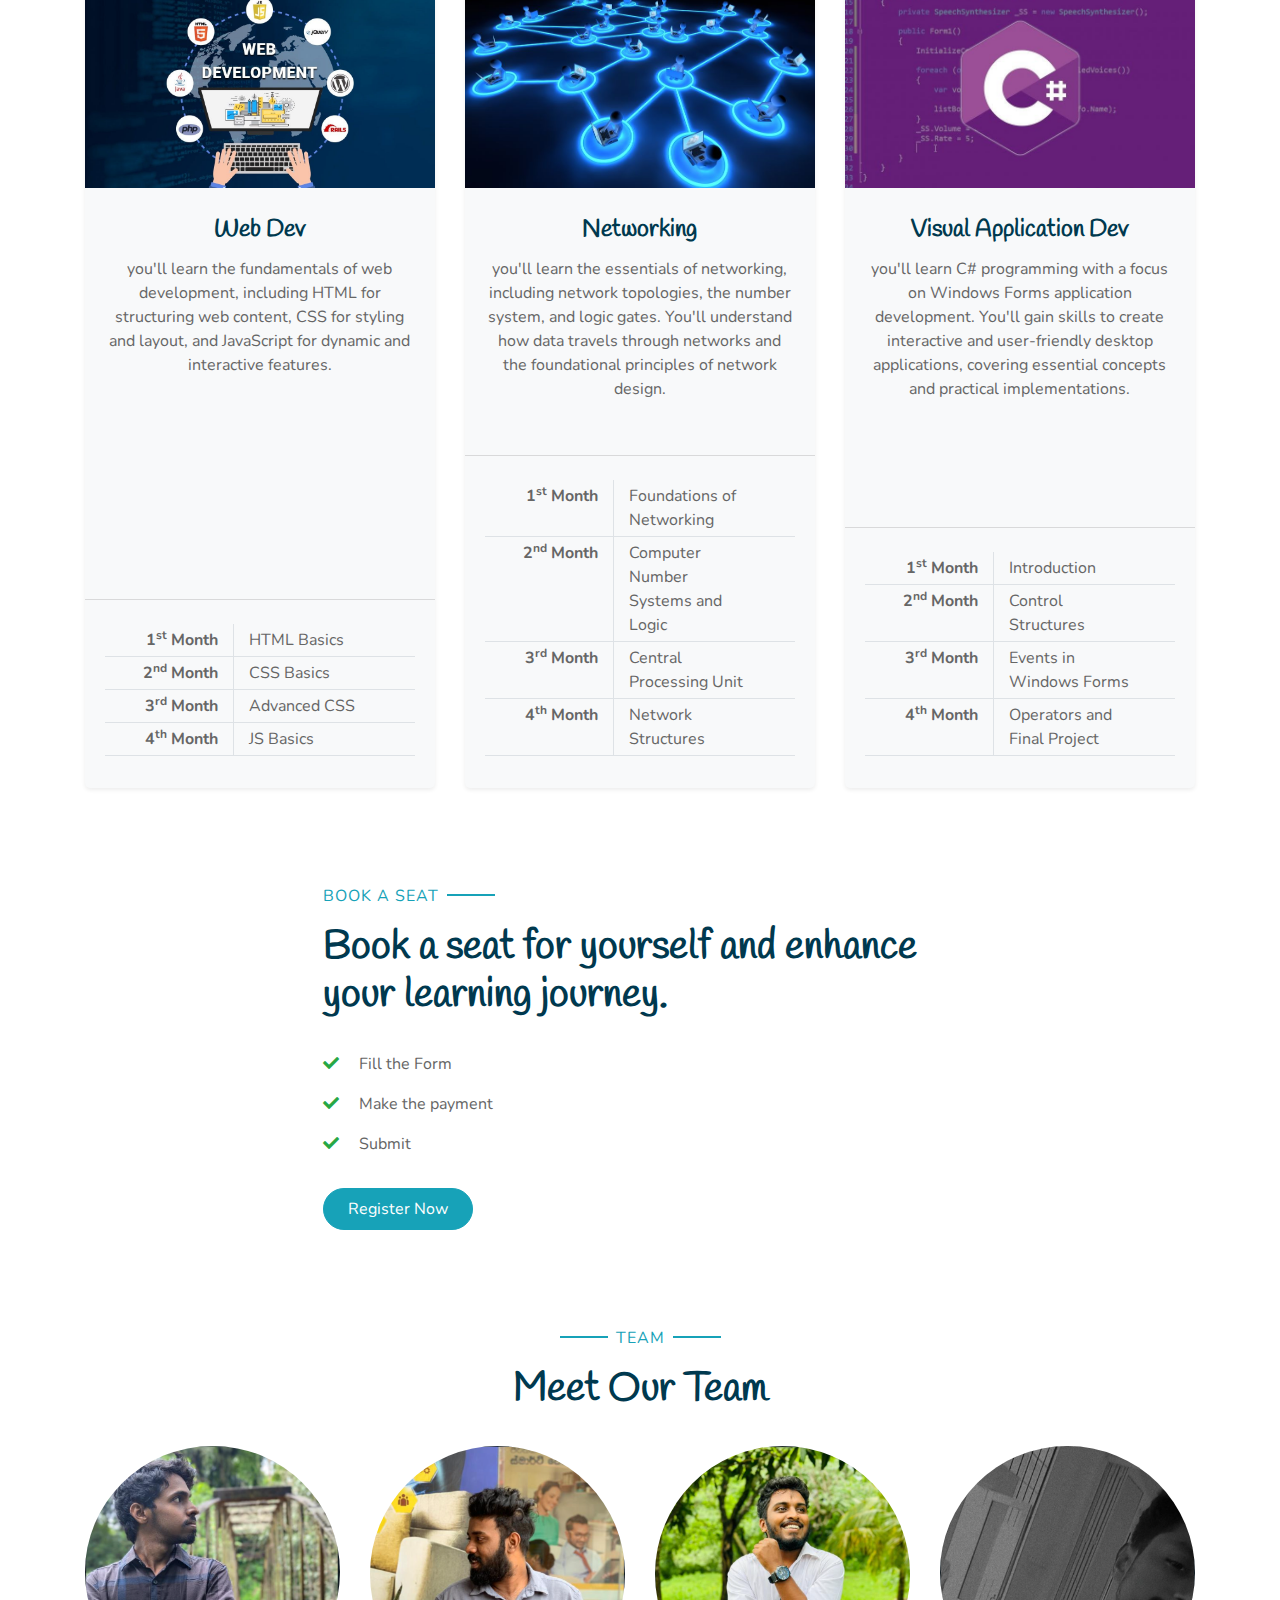
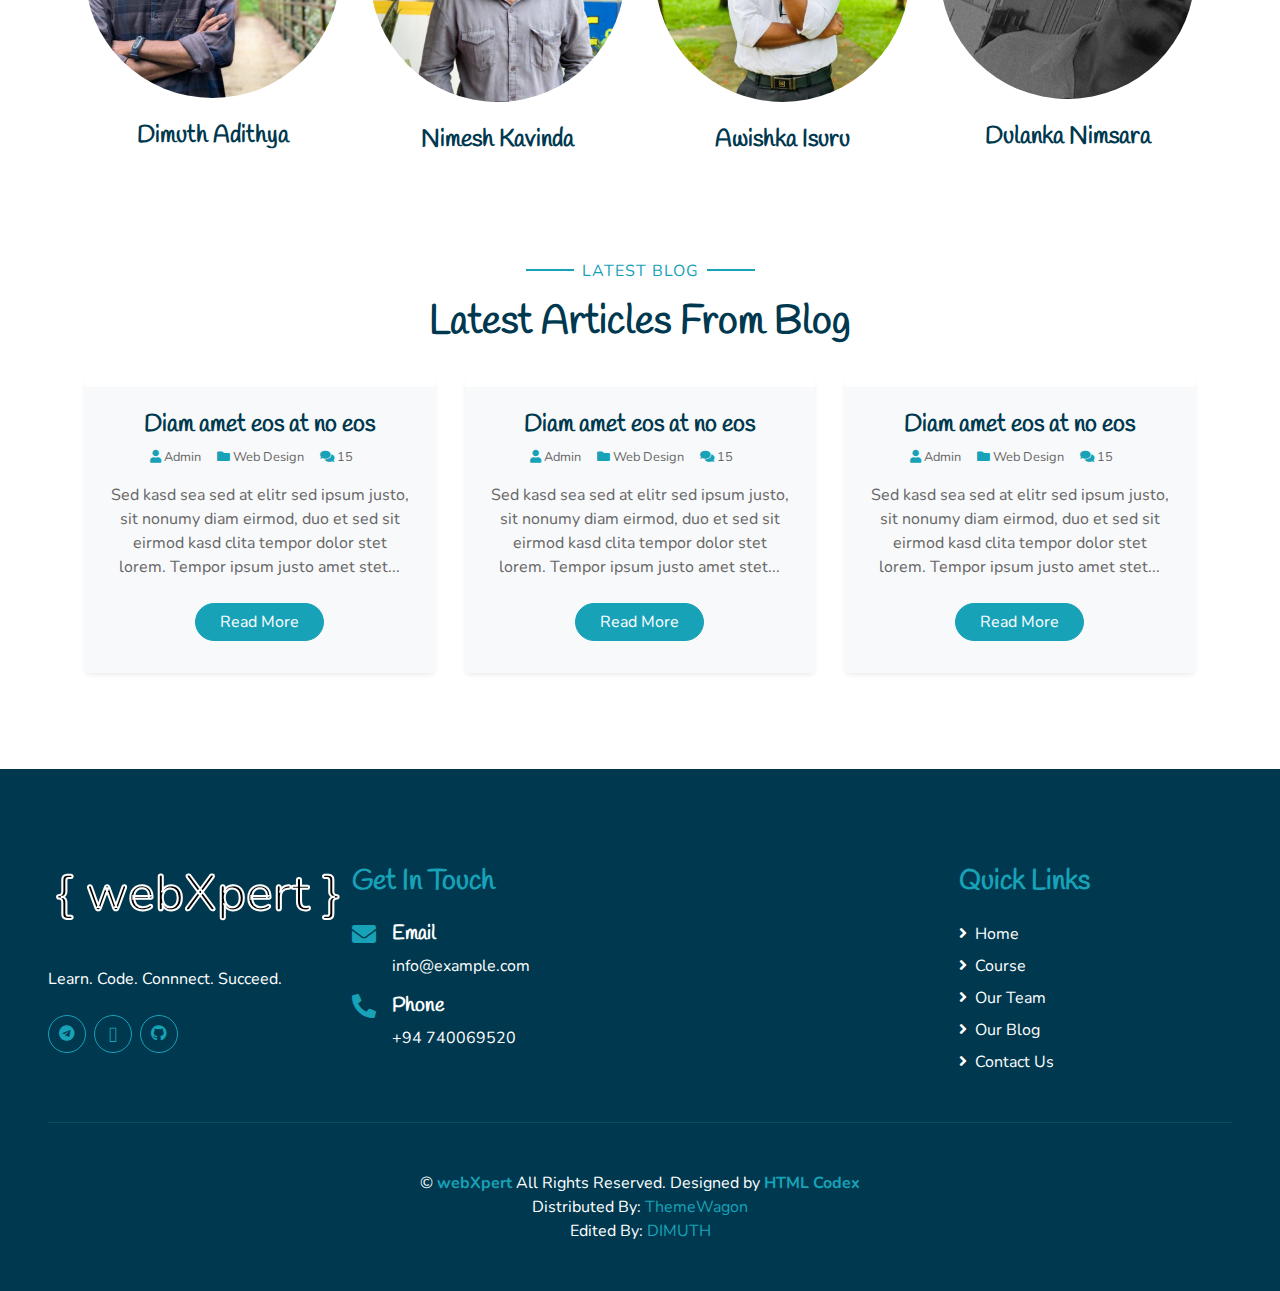
==== commit 1ebd5c74: "update countdown" ====
--- a/index.html
+++ b/index.html
@@ -323,7 +323,7 @@
                   <div class="col-5 py-1 text-right border-right">
                     <strong>1<sup>st</sup> Month</strong>
                   </div>
-                  <div class="col-6 py-1">Introduction</div>
+                  <div class="col-6 py-1">Foundations of Networking</div>
                 </div>
                 <div
                   class="row border-bottom row border-bottom w-100 my-0 mx-auto"
@@ -331,7 +331,9 @@
                   <div class="col-5 py-1 text-right border-right">
                     <strong>2<sup>nd</sup> Month</strong>
                   </div>
-                  <div class="col-6 py-1">Control Structures</div>
+                  <div class="col-6 py-1">
+                    Computer Number Systems and Logic
+                  </div>
                 </div>
                 <div
                   class="row border-bottom row border-bottom w-100 my-0 mx-auto"
@@ -339,13 +341,13 @@
                   <div class="col-5 py-1 text-right border-right">
                     <strong>3<sup>rd</sup> Month</strong>
                   </div>
-                  <div class="col-6 py-1">Events in Windows Forms</div>
+                  <div class="col-6 py-1">Central Processing Unit</div>
                 </div>
                 <div class="row row border-bottom w-100 my-0 mx-auto">
                   <div class="col-5 py-1 text-right border-right">
                     <strong>4<sup>th</sup> Month</strong>
                   </div>
-                  <div class="col-6 py-1">Operators and Final Project</div>
+                  <div class="col-6 py-1">Network Structures</div>
                 </div>
               </div>
             </div>
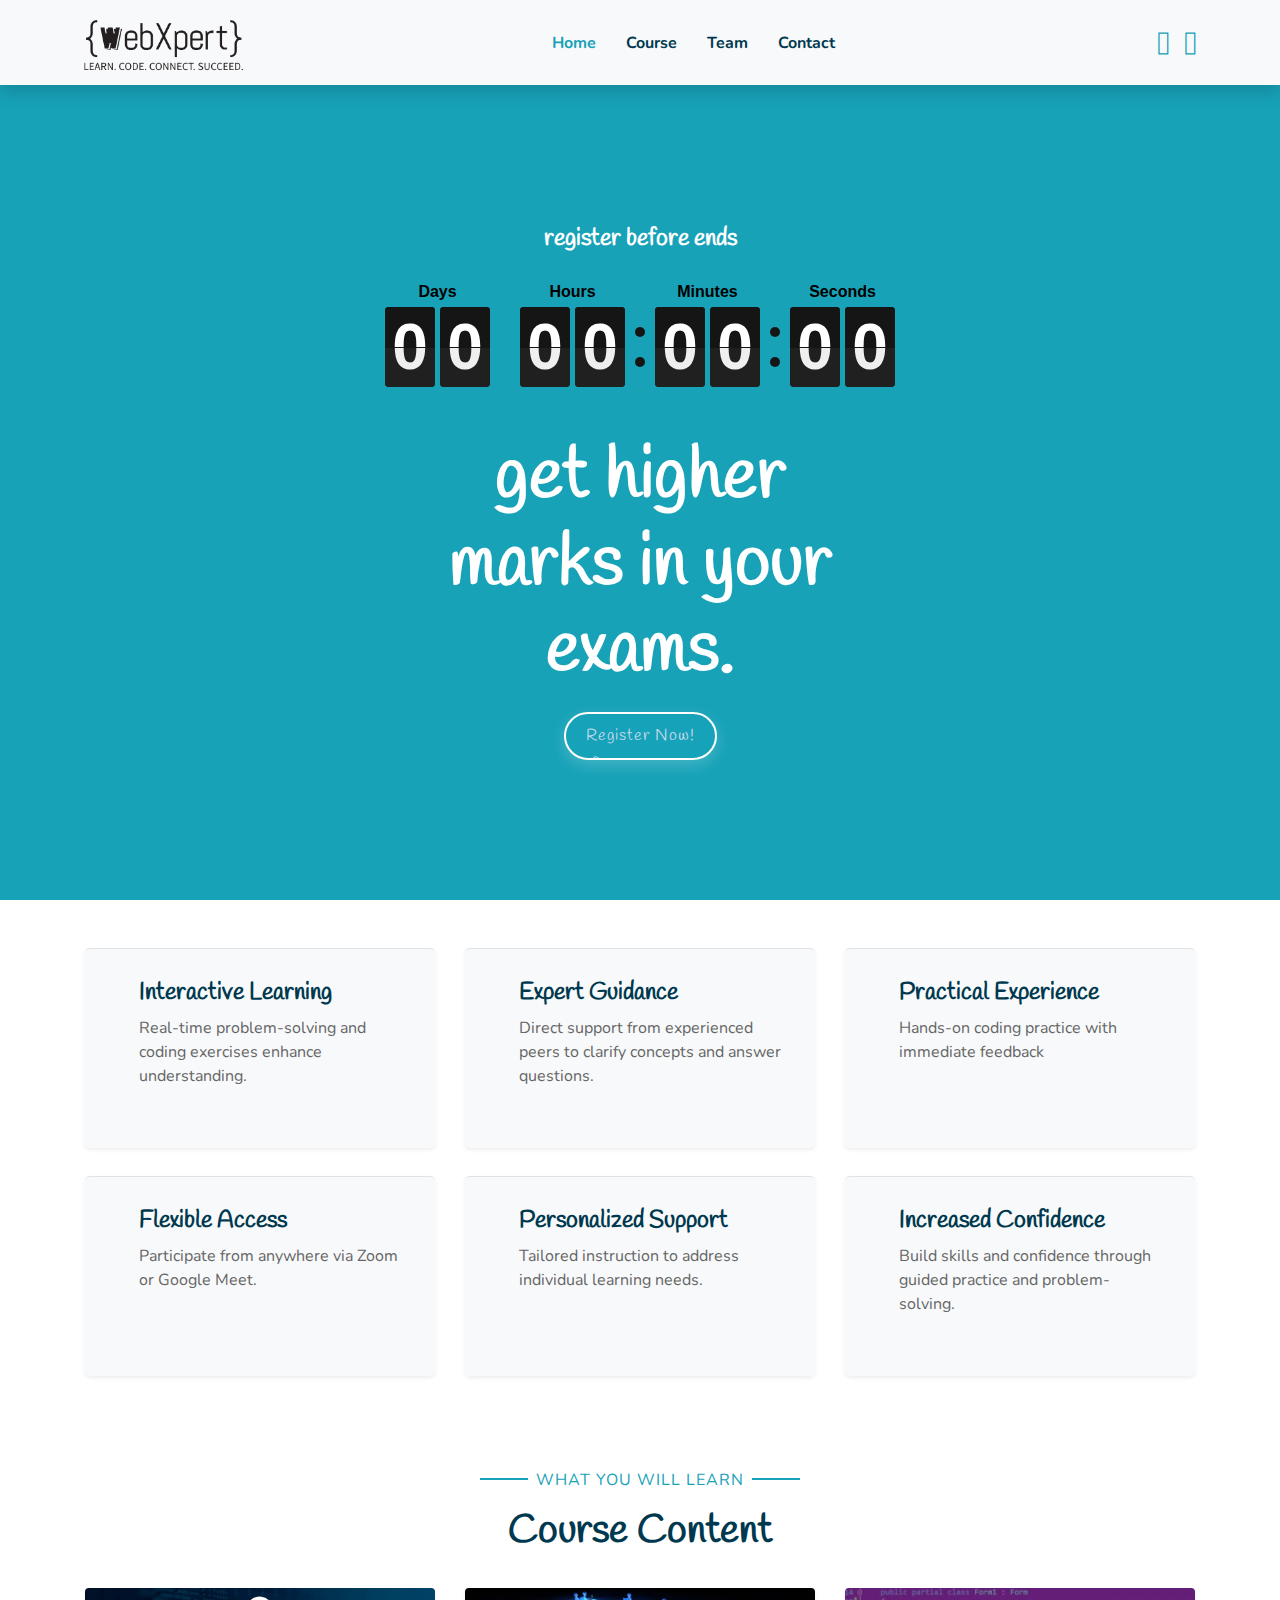
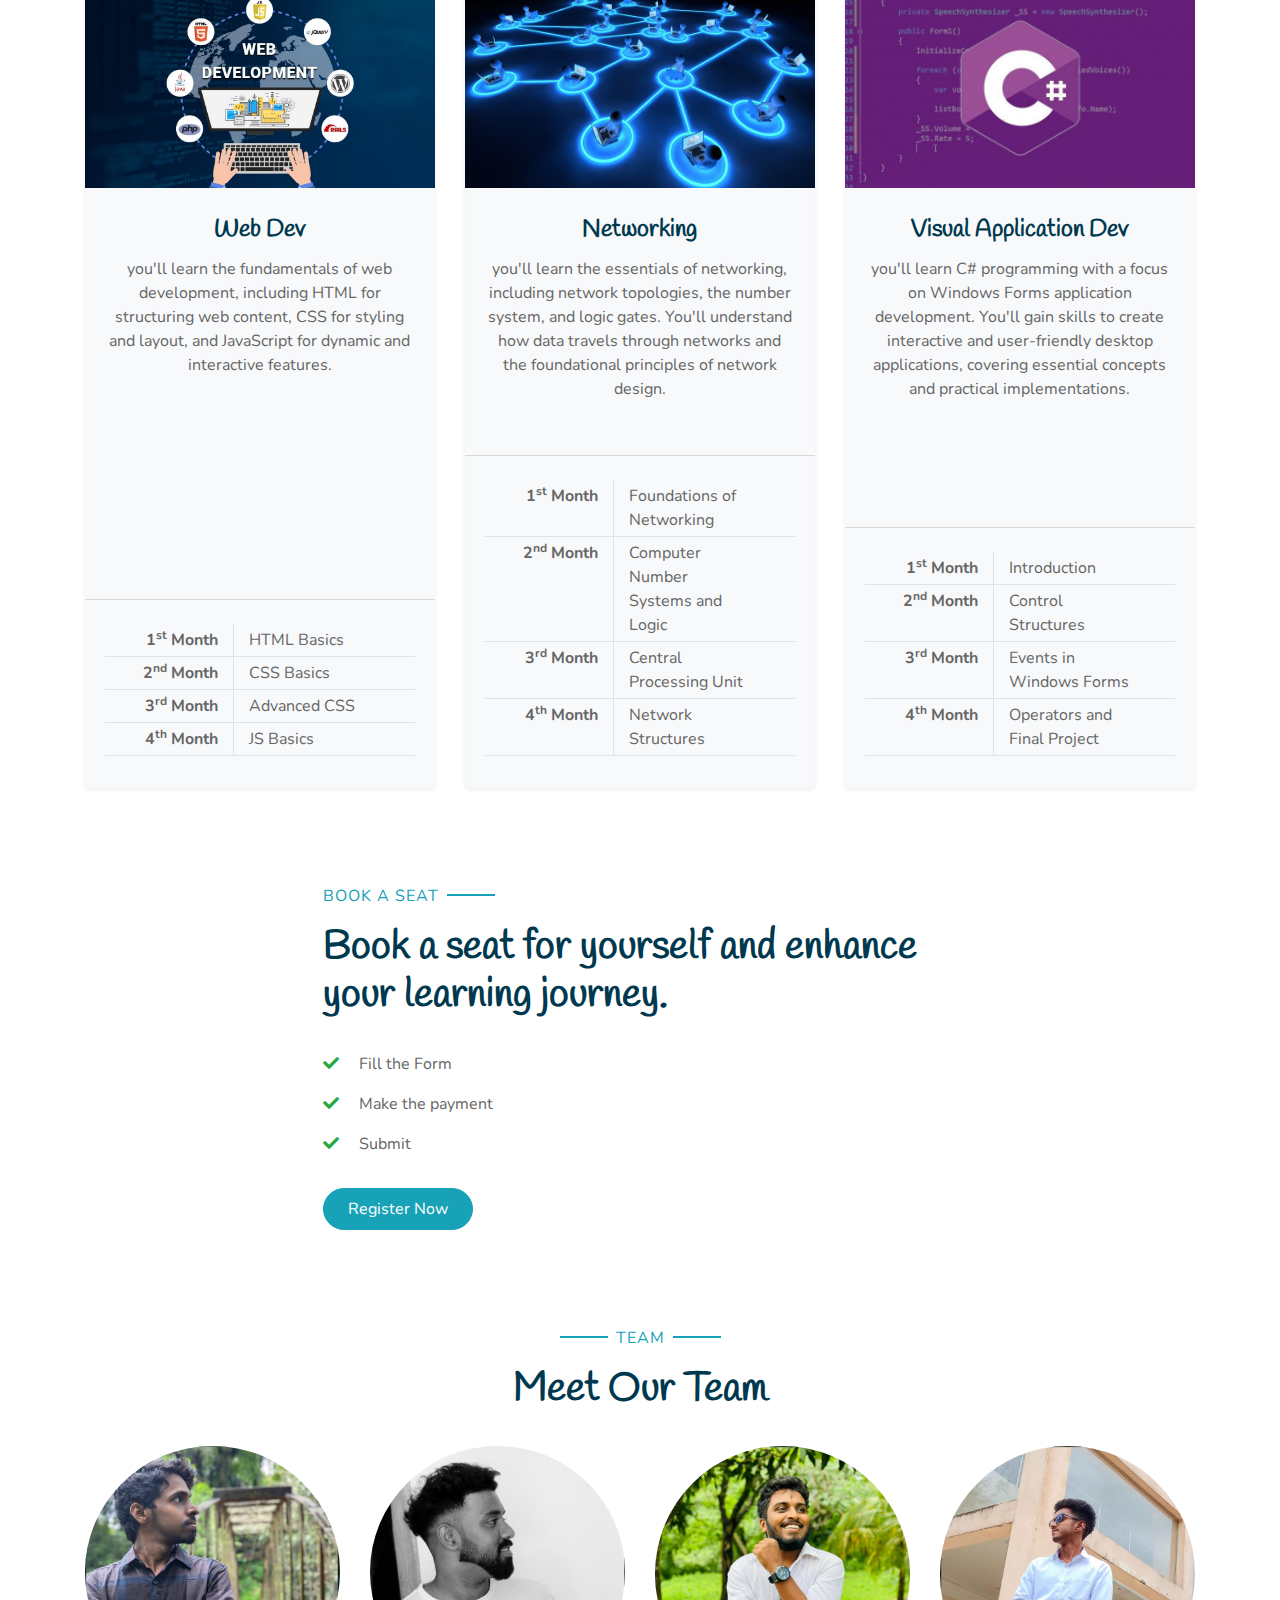
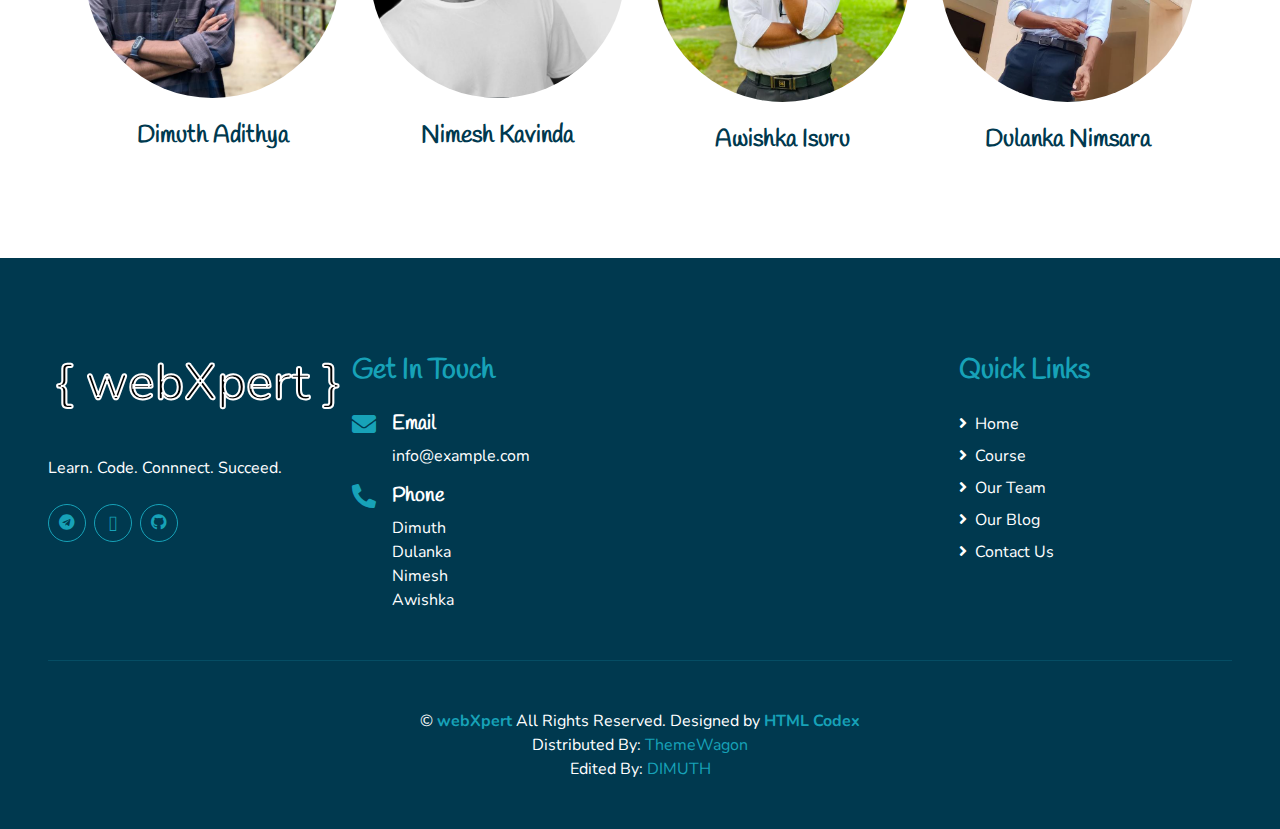
==== commit 9ab2fbc8: "update photos  and delete contact us" ====
--- a/index.html
+++ b/index.html
@@ -79,7 +79,8 @@
                 <a href="index.html" class="nav-item nav-link active">Home</a>
                 <a href="#course" class="nav-item nav-link">Course</a>
                 <a href="#team" class="nav-item nav-link">Team</a>
-                <div class="nav-item dropdown">
+
+                <!--      <div class="nav-item dropdown">
                   <a
                     href="#"
                     class="nav-link dropdown-toggle"
@@ -90,8 +91,8 @@
                     <a href="blog.html" class="dropdown-item">Blog Grid</a>
                     <a href="single.html" class="dropdown-item">Blog Detail</a>
                   </div>
-                </div>
-                <a href="contact.html" class="nav-item nav-link">Contact</a>
+                </div> -->
+                <a href="#footer" class="nav-item nav-link">Contact</a>
               </div>
               <div class="icons">
                 <a href="https://t.me/+c2FxqGp3uVkyYzI1"
@@ -430,7 +431,11 @@
                 Submit
               </li>
             </ul>
-            <a href="" class="btn btn-primary mt-4 py-2 px-4">Register Now</a>
+            <a
+              href="https://forms.gle/G9sc7Z5Rga4z7w1q6"
+              class="btn btn-primary mt-4 py-2 px-4"
+              >Register Now</a
+            >
           </div>
         </div>
       </div>
@@ -577,7 +582,7 @@
     <!-- Team End -->
 
     <!-- Blog Start -->
-    <div class="container-fluid pt-5" id="blog">
+    <!--     <div class="container-fluid pt-5" id="blog">
       <div class="container">
         <div class="text-center pb-2">
           <p class="section-title px-5">
@@ -669,11 +674,12 @@
           </div>
         </div>
       </div>
-    </div>
+    </div> -->
     <!-- Blog End -->
 
     <!-- Footer Start -->
     <div
+      id="footer"
       class="container-fluid bg-secondary text-white mt-5 py-5 px-sm-3 px-md-5"
     >
       <div class="row">
@@ -724,7 +730,10 @@
             <h4 class="fa fa-phone-alt text-primary"></h4>
             <div class="pl-3">
               <h5 class="text-white">Phone</h5>
-              <p>+94 740069520</p>
+              <a href="tel:713969520" style="color: white">Dimuth</a> <br />
+              <a href="tel:705283688" style="color: white">Dulanka</a> <br />
+              <a href="tel:778525115" style="color: white">Nimesh</a> <br />
+              <a href="tel:701224436" style="color: white">Awishka</a> <br />
             </div>
           </div>
         </div>
